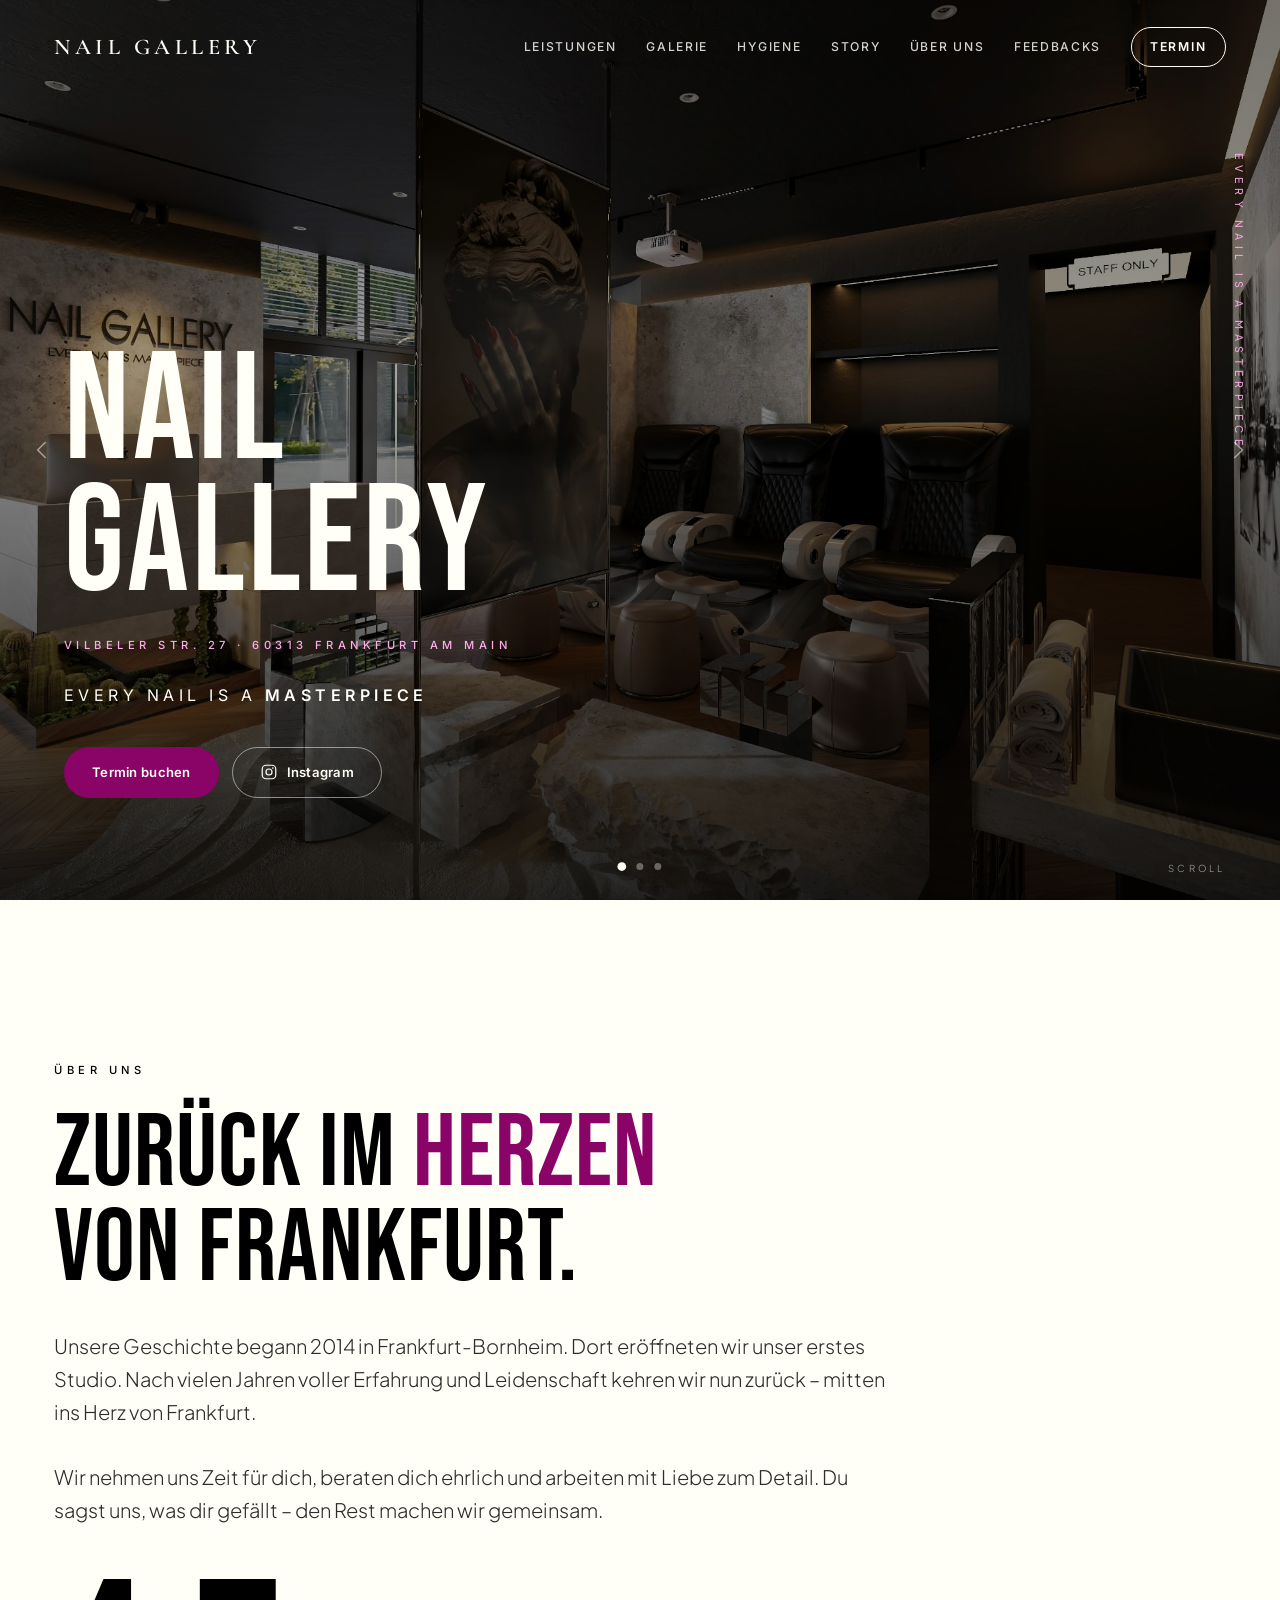
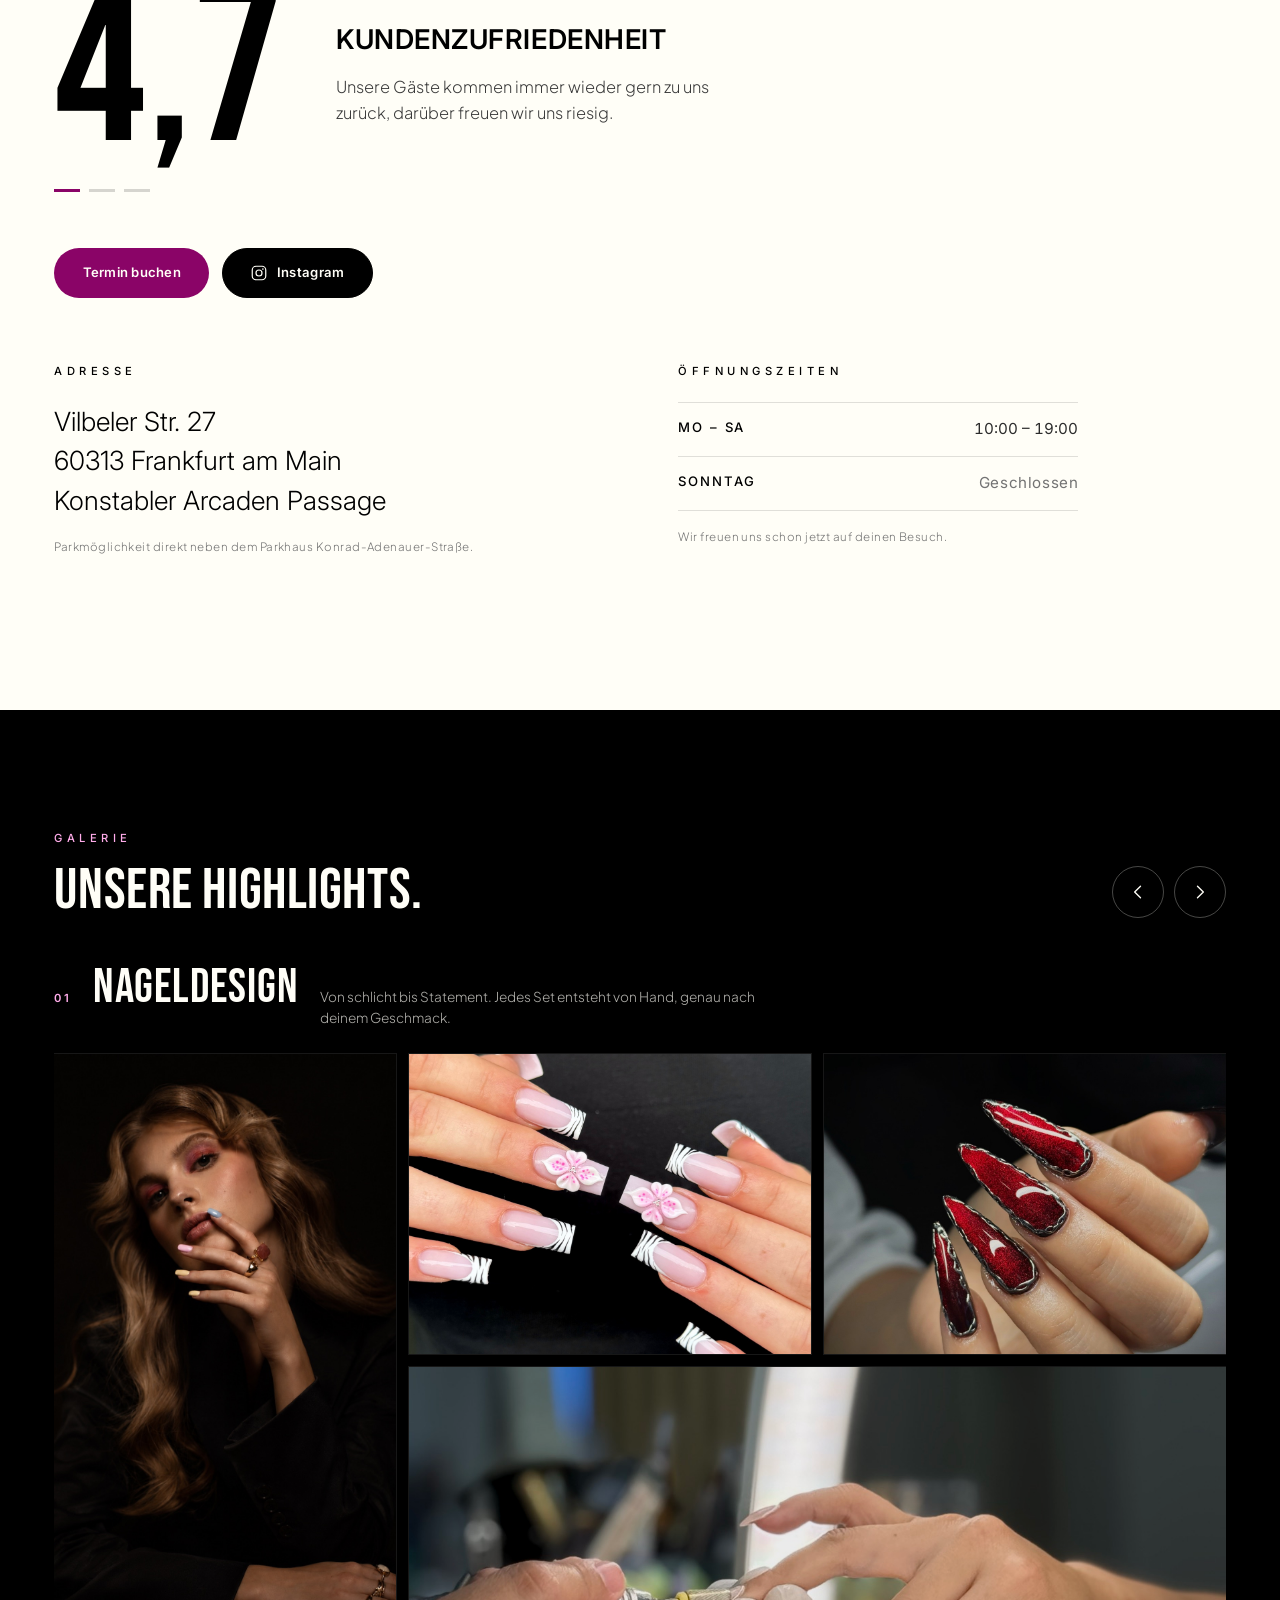
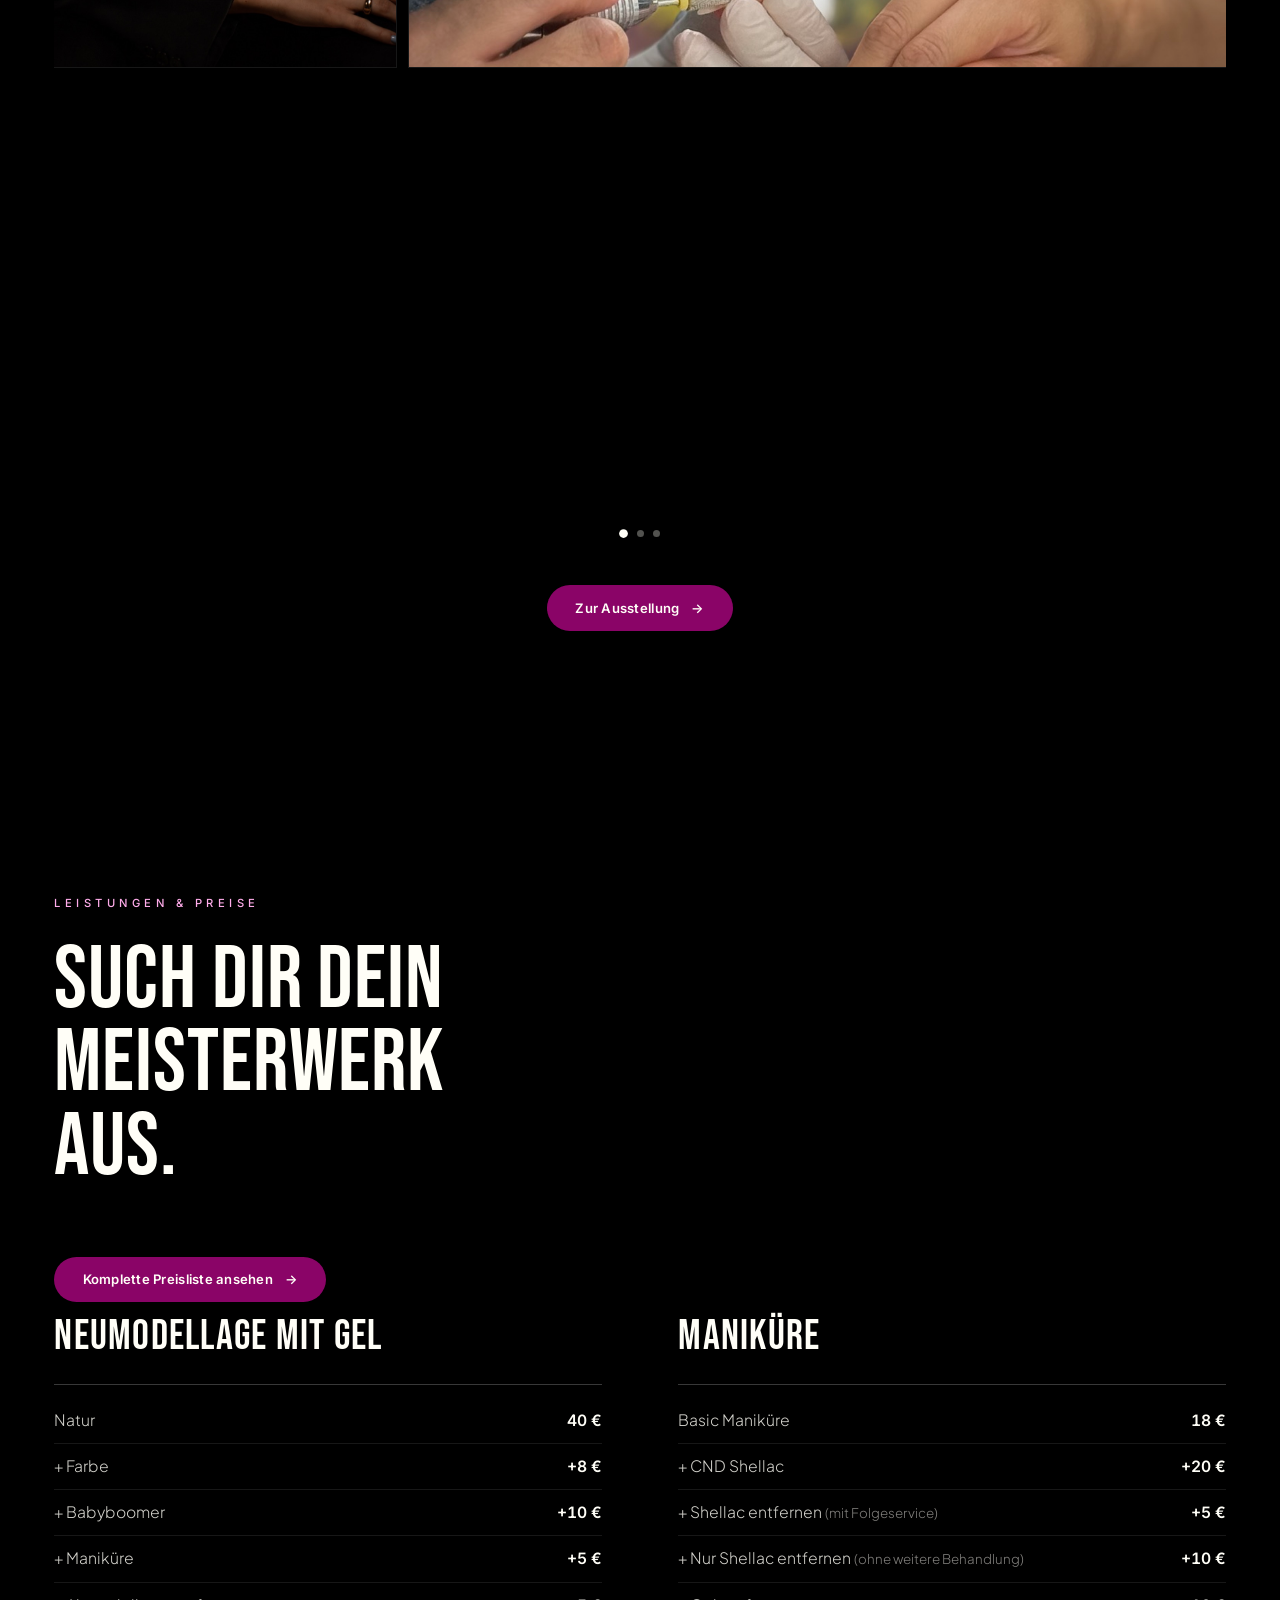
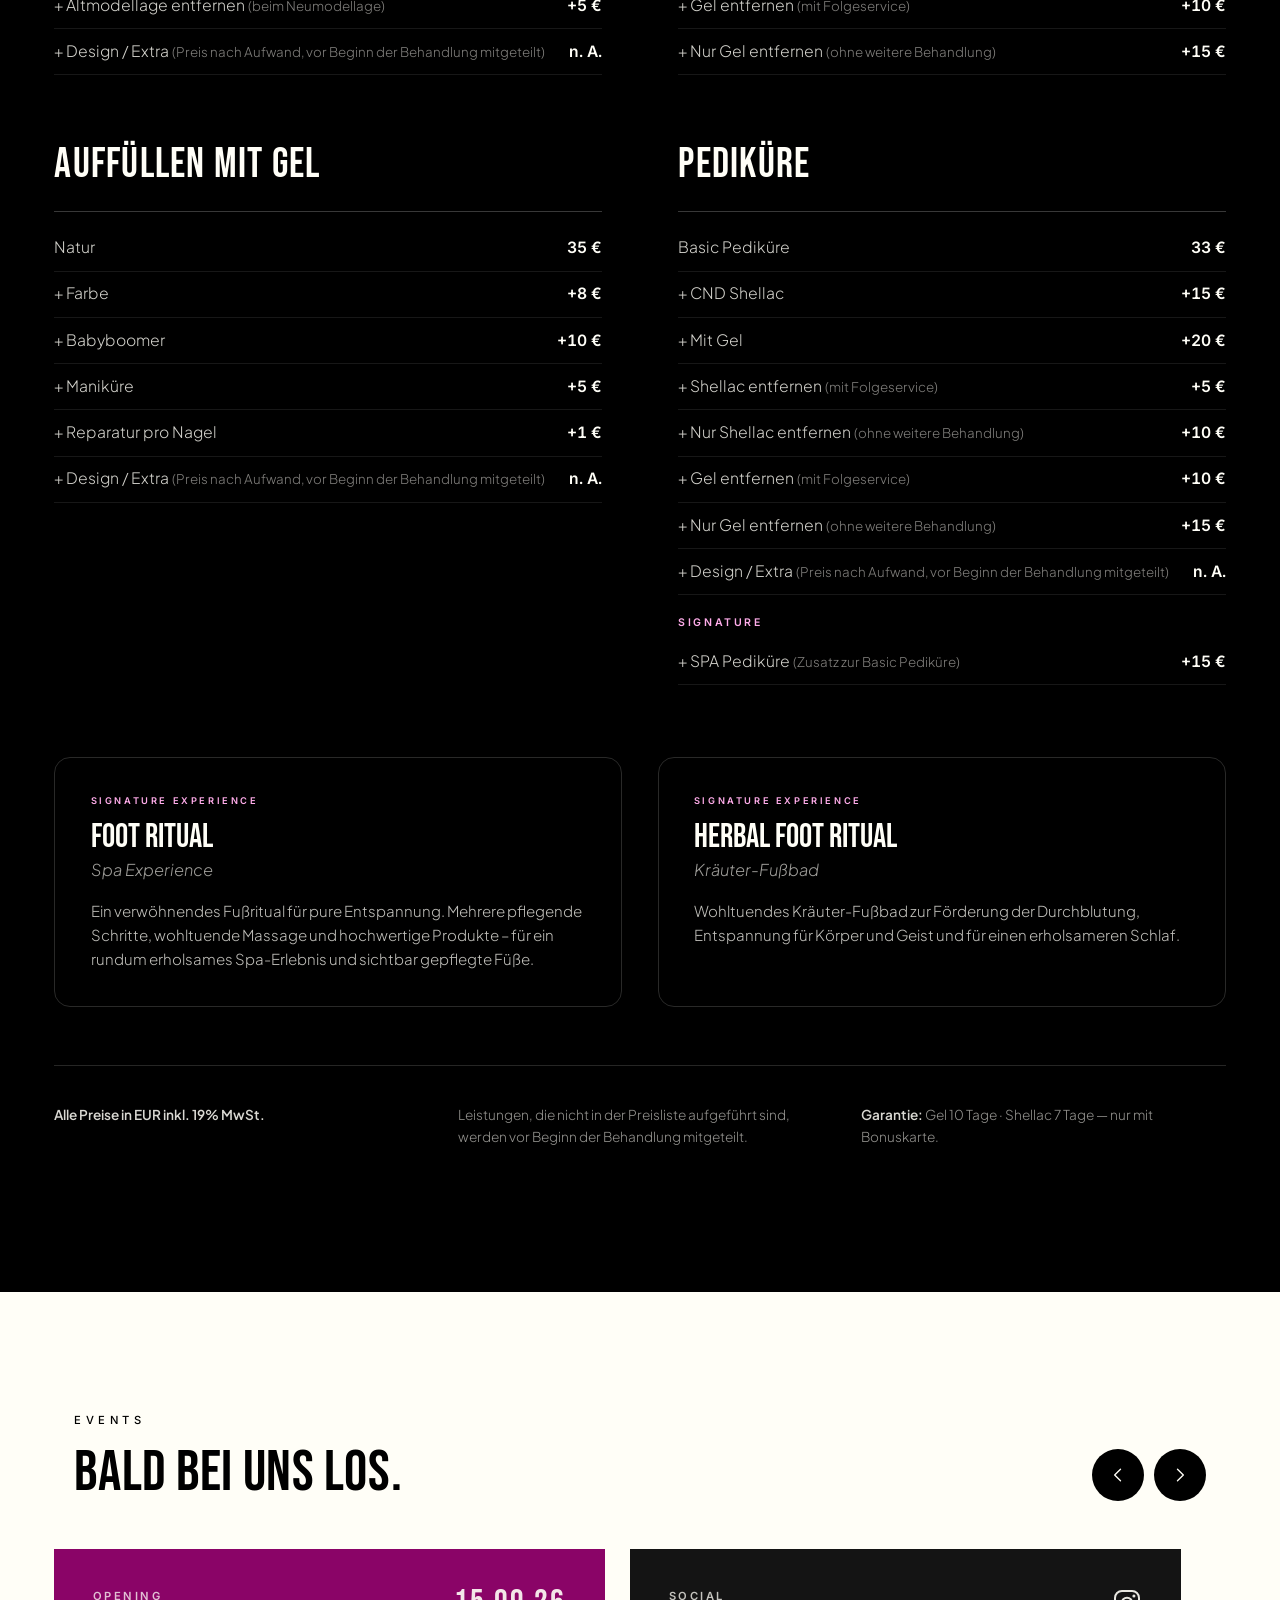
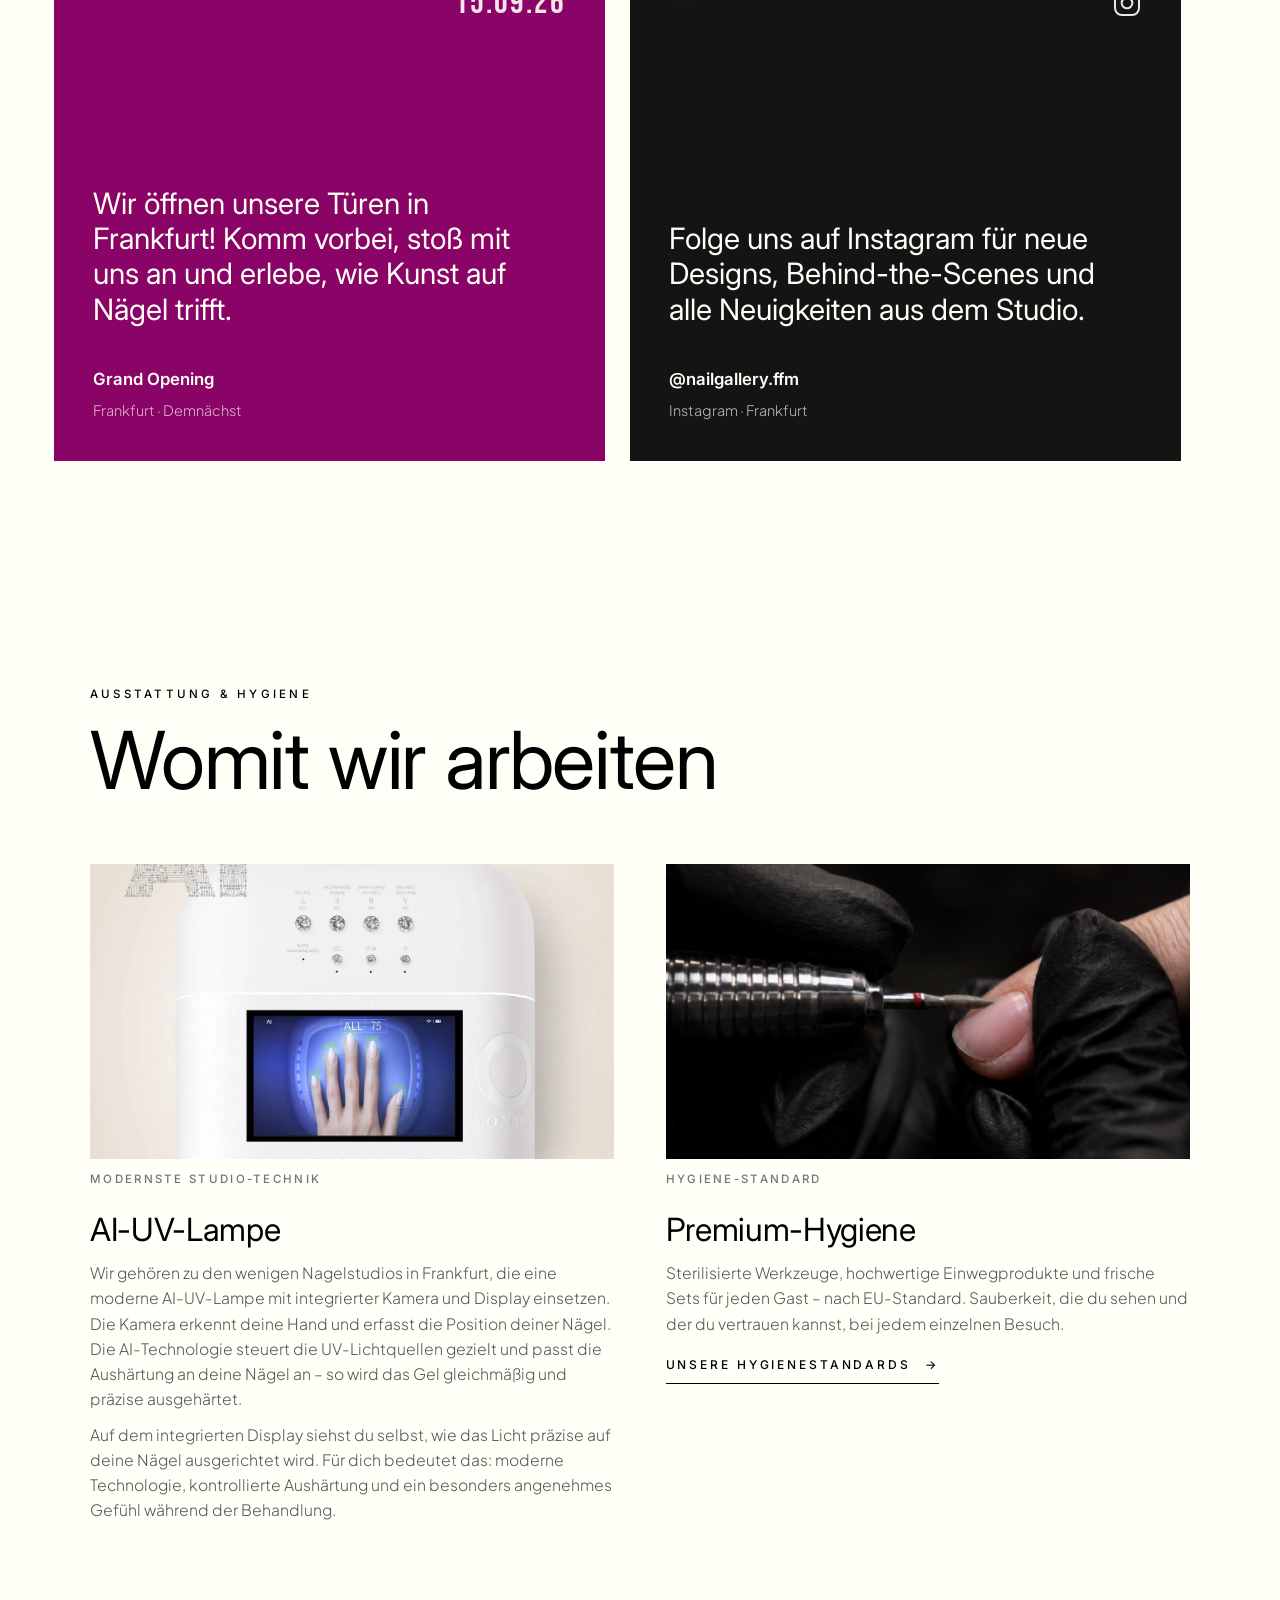
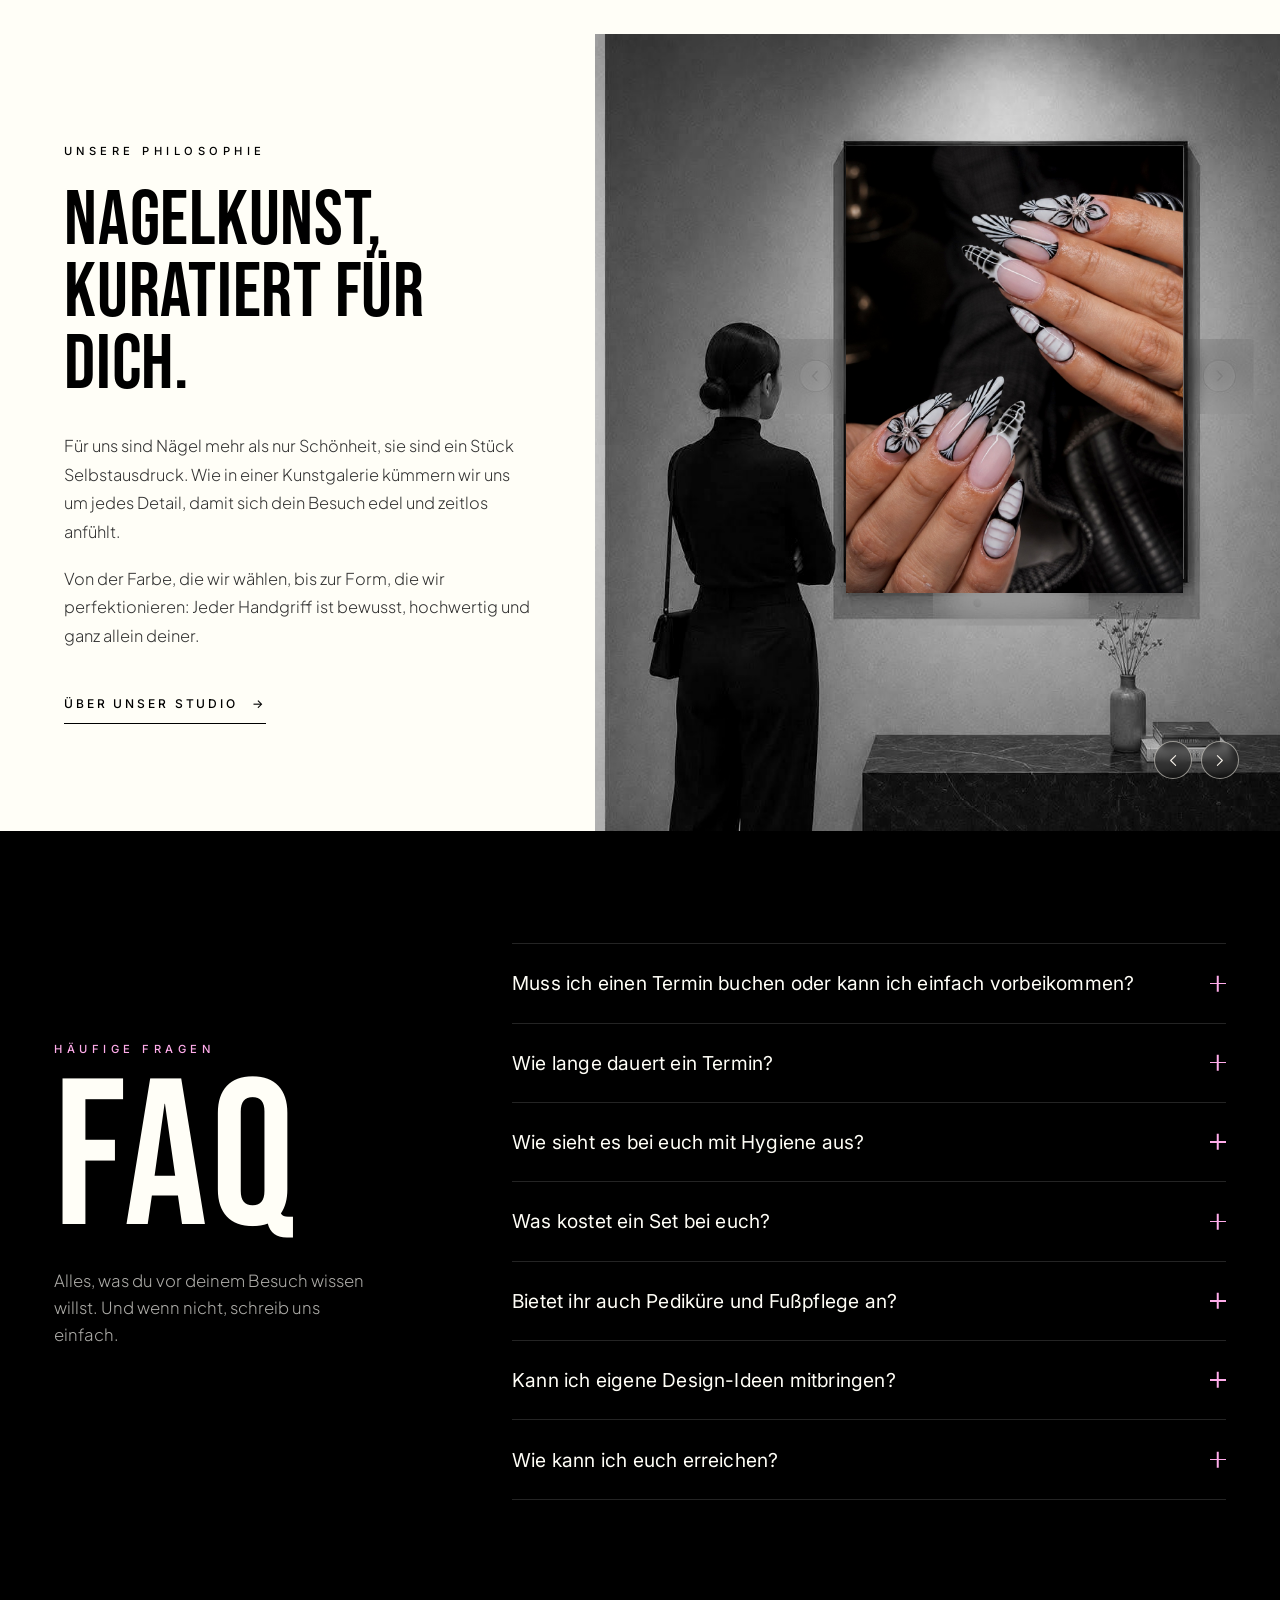
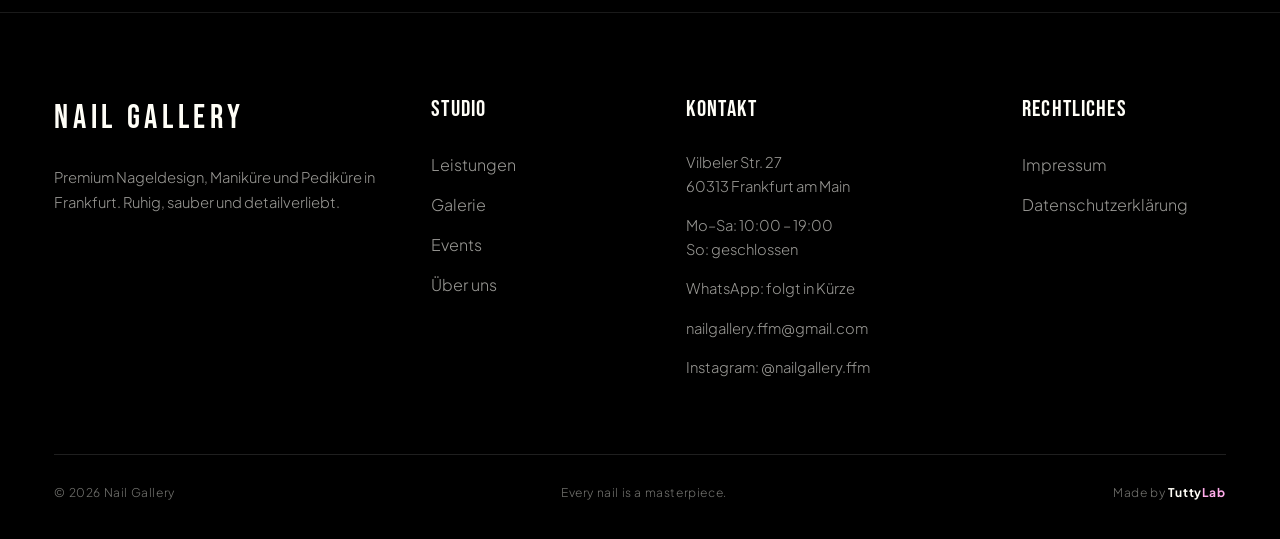
==== index.html @ 0bad1ec7 "Restore darker overlay veil on hero slide 1 Keep the sharp full-res image but bring back a stronger " ====
<!DOCTYPE html>
<html lang="de">
<head>
<meta charset="UTF-8">
<meta name="viewport" content="width=device-width, initial-scale=1.0">
<title>Nagelstudio Konstablerwache · Nageldesign & Pediküre Spa | Nail Gallery</title>
<meta name="description" content="Nagelstudio an der Konstablerwache in der Vilbeler Straße 27, Frankfurt. Nageldesign, Nail Design, Maniküre und Pediküre Spa mit höchsten Hygiene-Standards.">
<meta name="keywords" content="Nagelstudio Konstablerwache, Nagelstudio Vilbeler Straße, Nagelstudio Frankfurt, Nageldesign, Nail Design, Pediküre Spa, Hygiene, Maniküre Frankfurt">
<link rel="canonical" href="https://nailgalleryfrankfurt.de/">
<meta name="robots" content="index, follow">
<meta name="theme-color" content="#0d0d0d">
<meta property="og:type" content="website">
<meta property="og:site_name" content="Nail Gallery">
<meta property="og:locale" content="de_DE">
<meta property="og:title" content="Nagelstudio Konstablerwache · Nageldesign & Pediküre Spa | Nail Gallery">
<meta property="og:description" content="Nagelstudio an der Konstablerwache in der Vilbeler Straße 27, Frankfurt. Nageldesign, Nail Design, Maniküre und Pediküre Spa mit höchsten Hygiene-Standards.">
<meta property="og:url" content="https://nailgalleryfrankfurt.de/">
<meta property="og:image" content="https://nailgalleryfrankfurt.de/assets/art-meets-nails.jpeg">
<meta name="twitter:card" content="summary_large_image">
<meta name="twitter:title" content="Nagelstudio Konstablerwache · Nageldesign & Pediküre Spa | Nail Gallery">
<meta name="twitter:description" content="Nagelstudio an der Konstablerwache in der Vilbeler Straße 27, Frankfurt. Nageldesign, Nail Design, Maniküre und Pediküre Spa mit höchsten Hygiene-Standards.">
<meta name="twitter:image" content="https://nailgalleryfrankfurt.de/assets/art-meets-nails.jpeg">

<link rel="preconnect" href="https://fonts.googleapis.com">
<link rel="preconnect" href="https://fonts.gstatic.com" crossorigin>
<link href="https://fonts.googleapis.com/css2?family=Bebas+Neue&family=Cormorant+Garamond:wght@500;600;700&family=Inter:wght@300;400;500;600&family=Plus+Jakarta+Sans:wght@300;400;500&display=swap" rel="stylesheet">
<link rel="stylesheet" href="styles.css?v=7">
<script type="application/ld+json">
{
  "@context":"https://schema.org",
  "@type":"NailSalon",
  "name":"Nail Gallery",
  "description":"Nagelstudio an der Konstablerwache in Frankfurt am Main - Nageldesign, Maniküre und Pediküre Spa mit höchsten Hygiene-Standards.",
  "image":"https://nailgalleryfrankfurt.de/assets/art-meets-nails.jpeg",
  "url":"https://nailgalleryfrankfurt.de/",
  "email":"nailgallery.ffm@gmail.com",
  "priceRange":"€€",
  "currenciesAccepted":"EUR",
  "address":{"@type":"PostalAddress","streetAddress":"Vilbeler Str. 27","postalCode":"60313","addressLocality":"Frankfurt am Main","addressRegion":"Hessen","addressCountry":"DE"},
  "geo":{"@type":"GeoCoordinates","latitude":50.1147,"longitude":8.6912},
  "areaServed":"Frankfurt am Main",
  "openingHoursSpecification":[{"@type":"OpeningHoursSpecification","dayOfWeek":["Monday","Tuesday","Wednesday","Thursday","Friday","Saturday"],"opens":"10:00","closes":"19:00"}],
  "sameAs":["https://www.instagram.com/nailgallery.ffm/"]
}
</script>
</head>
<body data-theme="dark">

<nav>
  <a class="brand" href="index.html">Nail&nbsp;Gallery</a>
  <button class="nav-toggle" aria-label="Men&uuml; &ouml;ffnen" aria-expanded="false"><span></span><span></span><span></span></button>
  <div class="nav-menu">
    <a href="leistungen.html">Leistungen</a>
    <a href="galerie.html">Galerie</a>
    <a href="hygiene.html">Hygiene</a>
    <a href="story.html">Story</a>
    <a href="ueber-uns.html">&Uuml;ber&nbsp;uns</a>
    <a href="feedbacks.html">Feedbacks</a>
    <a class="nav-cta" href="#" data-booking="todo">Termin</a>
  </div>
</nav>

<!-- ============ HERO CAROUSEL ============ -->
<header class="hero" id="hero" data-theme="dark">
  <div class="slides">

    <!-- Slide 1, the space -->
    <div class="slide slide--photo is-active" data-theme="dark">
      <div class="hero-bg"></div>
      <div class="hero-color"></div>
      <div class="side-label">Every&nbsp;nail&nbsp;is&nbsp;a&nbsp;masterpiece</div>
      <div class="hero-inner">
        <h1>Nail<br>Gallery</h1>
        <span class="label eyebrow">Vilbeler Str. 27 · 60313 Frankfurt am Main</span>
        <div class="tag">
          <p>Every nail is a <b>masterpiece</b></p>
        </div>
        <div class="cta-row">
          <a class="btn btn--primary" href="#" data-booking="todo">Termin buchen</a>
          <a class="btn btn--ghost" href="https://www.instagram.com/nailgallery.ffm/" target="_blank" rel="noopener"><svg viewBox="0 0 24 24" fill="none" stroke="currentColor" stroke-width="1.6"><rect x="3" y="3" width="18" height="18" rx="5"/><circle cx="12" cy="12" r="4"/><circle cx="17.2" cy="6.8" r="1.1" fill="currentColor" stroke="none"/></svg>Instagram</a>
        </div>
      </div>
      <div class="scroll">Scroll</div>
    </div>

    <!-- Slide 2, Frankfurt am Main by night (video) -->
    <div class="slide slide--dark slide--video" data-theme="dark">
      <video class="slide-video" autoplay muted loop playsinline preload="auto">
        <source src="assets/frankfurt-night.mp4" type="video/mp4">
      </video>
      <div class="video-veil"></div>
      <div class="slide-inner">
        <span class="label eyebrow">Mitten in Frankfurt</span>
        <h2 class="typewriter" data-base="Nägel schon " data-accent="gemacht?" aria-label="Nägel schon gemacht?"><span class="tw-base"></span><span class="tw-accent accent"></span><b class="caret" aria-hidden="true"></b></h2>
        <p class="sub">Komm vorbei, wir sind Mo–Sa von 10–19&nbsp;Uhr für dich da.</p>
      </div>
    </div>

    <!-- Slide 3, brand statement (black & white) -->
    <div class="slide slide--ink" data-theme="dark">
      <div class="slide-inner">
        <span class="label eyebrow">Wir freuen uns auf dich</span>
        <h2>Kommst du uns<br>bald <span class="accent">besuchen?</span></h2>
        <p class="sub">Lehn dich zurück, um den Rest kümmern wir uns.</p>
      </div>
    </div>

  </div>

  <button class="car-arrow prev" aria-label="Vorheriges Bild">
    <svg viewBox="0 0 24 24" fill="none" stroke="currentColor" stroke-width="1.4"><path d="M15 5l-7 7 7 7" stroke-linecap="round" stroke-linejoin="round"/></svg>
  </button>
  <button class="car-arrow next" aria-label="Nächstes Bild">
    <svg viewBox="0 0 24 24" fill="none" stroke="currentColor" stroke-width="1.4"><path d="M9 5l7 7-7 7" stroke-linecap="round" stroke-linejoin="round"/></svg>
  </button>
  <div class="dots"></div>
</header>

<!-- ============ ABOUT (Über uns) ============ -->
<section class="about" id="ueber-uns">
  <div class="about-inner">
    <span class="label eyebrow reveal">Über uns</span>
    <h2 class="reveal">Zurück im <span class="mag">Herzen</span> von Frankfurt.</h2>
    <p class="about-lead reveal">Unsere Geschichte begann 2014 in Frankfurt-Bornheim. Dort eröffneten wir unser erstes Studio. Nach vielen Jahren voller Erfahrung und Leidenschaft kehren wir nun zurück – mitten ins Herz von Frankfurt.</p>
    <p class="about-lead reveal">Wir nehmen uns Zeit für dich, beraten dich ehrlich und arbeiten mit Liebe zum Detail. Du sagst uns, was dir gefällt – den Rest machen wir gemeinsam.</p>

    <div class="timeline" id="timeline">
      <div class="tl-stage">
        <div class="tl-step active" data-i="0">
          <div class="tl-num">4,7</div>
          <div class="tl-cap"><b>Kundenzufriedenheit</b><span>Unsere Gäste kommen immer wieder gern zu uns zurück, darüber freuen wir uns riesig.</span></div>
        </div>
        <div class="tl-step" data-i="1">
          <div class="tl-num">2014</div>
          <div class="tl-cap"><b>Das erste Studio</b><span>In Frankfurt-Bornheim hat unsere Reise begonnen, und jetzt gehörst du einfach dazu.</span></div>
        </div>
        <div class="tl-step" data-i="2">
          <div class="tl-num">10</div>
          <div class="tl-cap"><b>Jahre Erfahrung</b><span>Zehn Jahre Übung, damit du dich bei uns von Anfang an rundum wohlfühlst.</span></div>
        </div>
      </div>
      <div class="tl-ticks"><i class="tl-tick active"></i><i class="tl-tick"></i><i class="tl-tick"></i></div>
    </div>

    <div class="cta-row reveal">
      <a class="btn btn--primary" href="#" data-booking="todo">Termin buchen</a>
      <a class="btn btn--ghost" href="https://www.instagram.com/nailgallery.ffm/" target="_blank" rel="noopener"><svg viewBox="0 0 24 24" fill="none" stroke="currentColor" stroke-width="1.6"><rect x="3" y="3" width="18" height="18" rx="5"/><circle cx="12" cy="12" r="4"/><circle cx="17.2" cy="6.8" r="1.1" fill="currentColor" stroke="none"/></svg>Instagram</a>
    </div>

    <div class="about-info">
      <div class="info-block reveal">
        <span class="label">Adresse</span>
        <p class="address">Vilbeler Str. 27<br>60313 Frankfurt am Main<br>Konstabler Arcaden Passage</p>
        <p class="about-note">Parkmöglichkeit direkt neben dem Parkhaus Konrad-Adenauer-Straße.</p>
      </div>
      <div class="info-block reveal">
        <span class="label">Öffnungszeiten</span>
        <ul class="hours">
          <li><span class="day">Mo – Sa</span><span class="time">10:00 – 19:00</span></li>
          <li><span class="day">Sonntag</span><span class="time closed">Geschlossen</span></li>
        </ul>
        <p class="about-note">Wir freuen uns schon jetzt auf deinen Besuch.</p>
      </div>
    </div>
  </div>
</section>

<!-- ============ GALERIE ============ -->
<section class="gallery" id="galerie">
  <div class="gallery-inner">
    <div class="gallery-head">
      <div>
        <span class="label eyebrow reveal">Galerie</span>
        <h2 class="reveal">Unsere Highlights.</h2>
      </div>
      <div class="gal-arrows reveal">
        <button class="gal-prev" aria-label="Vorheriges Highlight"><svg viewBox="0 0 24 24" fill="none" stroke="currentColor" stroke-width="1.6"><path d="M15 5l-7 7 7 7" stroke-linecap="round" stroke-linejoin="round"/></svg></button>
        <button class="gal-next" aria-label="Nächstes Highlight"><svg viewBox="0 0 24 24" fill="none" stroke="currentColor" stroke-width="1.6"><path d="M9 5l7 7-7 7" stroke-linecap="round" stroke-linejoin="round"/></svg></button>
      </div>
    </div>
    <!-- Jedes Highlight = eine Leistung mit eigenem Bild-Grid. Bilder (assets/...) durch Unsplash-Fotos ersetzen. -->
    <div class="gallery-track reveal" id="galleryTrack">

      <!-- Slide 1: Nageldesign — 4 Bilder -->
      <section class="highlight-slide">
        <div class="hl-head">
          <span class="hl-num">01</span>
          <h3>Nageldesign</h3>
          <p>Von schlicht bis Statement. Jedes Set entsteht von Hand, genau nach deinem Geschmack.</p>
        </div>
        <div class="hl-grid hl-grid--feature">
          <a href="#"><img src="assets/nd-model.jpg" alt="Model mit Nageldesign von Nail Gallery Frankfurt"></a>
          <a href="#"><img src="assets/nd-nail-1.jpg" alt="Zebra-French mit Blüten – Nageldesign Frankfurt"></a>
          <a href="#"><img src="assets/nd-nail-2.jpg" alt="Roter Glitzer-Stiletto – Nageldesign von Nail Gallery Frankfurt"></a>
          <!-- 4. Tile = breites Querformat-Bild -->
          <a href="#"><img src="assets/nd-process.jpg" alt="Nageldesign von Hand – Detailarbeit im Nagelstudio Frankfurt"></a>
        </div>
      </section>

      <!-- Slide 2: Pediküre-Spa — 3 Bilder (3. = breit) -->
      <section class="highlight-slide">
        <div class="hl-head">
          <span class="hl-num">02</span>
          <h3>Pediküre-Spa</h3>
          <p>Ein gehobenes Fuß-Ritual zum Abschalten und Auftanken.</p>
        </div>
        <div class="hl-grid hl-grid--pedi">
          <a href="#"><img src="assets/pedispa-footbath.jpg" alt="Entspannendes Fußbad im Pediküre Spa – Nail Gallery Frankfurt"></a>
          <a href="#"><img src="assets/pedispa-wine.jpg" alt="Ein Glas Wein zum Pediküre Spa Ritual – Nail Gallery Frankfurt"></a>
          <a href="#"><img src="assets/pedispa-gns.jpg" alt="Gel, Base Coat und Glitter – Premium-Produkte im Nagelstudio Frankfurt"></a>
          <a href="#"><img src="assets/pedispa-lotion.jpg" alt="Hand- und Body-Lotion – Pediküre Spa im Nagelstudio Frankfurt"></a>
        </div>
      </section>

      <!-- Slide 3: Unser Studio — 3 Bilder (3. = breit). Studio-Fotos später ersetzen. -->
      <section class="highlight-slide">
        <div class="hl-head">
          <span class="hl-num">03</span>
          <h3>Unser Studio</h3>
          <p>Ein Raum, gestaltet wie eine Galerie. Komm an, atme durch, fühl dich zuhause.</p>
        </div>
        <div class="hl-grid hl-grid--studio">
          <!-- Hero = "The Vietnamese Nail Story" Wand. TEMP: assets/studio-story.jpg durch das echte Foto ersetzen. -->
          <a href="#"><img src="assets/studio-story.jpg" alt="The Vietnamese Nail Story – Wand im Nail Gallery Studio Frankfurt"></a>
          <a href="#"><img src="assets/reception-statue.jpeg" alt="Empfang im Nagelstudio Nail Gallery an der Konstablerwache"></a>
          <a href="#"><img src="assets/reception.jpeg" alt="Empfangsbereich im Nagelstudio Nail Gallery Frankfurt"></a>
          <a href="#"><img src="assets/studio-salon.jpg" alt="Salonbereich mit Nagelstationen – Nagelstudio Frankfurt"></a>
        </div>
      </section>

    </div>
    <div class="gallery-dots reveal" id="galleryDots"></div>
    <div class="cta-row reveal" style="justify-content:center;margin-top:clamp(2rem,4vw,3rem)">
      <a class="btn btn--primary" href="galerie.html">Zur Ausstellung <span aria-hidden="true">&nbsp;&rarr;</span></a>
    </div>
  </div>
</section>

<!-- ============ LEISTUNGEN (Die Kollektion) ============ -->
<section class="services" id="leistungen">
  <div class="services-inner">
    <span class="label eyebrow reveal">Leistungen &amp; Preise</span>
    <h2 class="reveal">Such dir dein Meisterwerk aus.</h2>
    <div class="cta-row reveal">
      <a class="btn btn--primary" href="leistungen.html">Komplette Preisliste ansehen <span aria-hidden="true">&nbsp;&rarr;</span></a>
    </div>

    <div class="menu">
      <div class="menu-cat reveal">
        <h3>Neumodellage mit Gel</h3>
        <div class="menu-body">
          <div class="menu-row"><span class="n">Natur</span><span class="p">40 €</span></div>
          <div class="menu-row"><span class="n">+ Farbe</span><span class="p">+8 €</span></div>
          <div class="menu-row"><span class="n">+ Babyboomer</span><span class="p">+10 €</span></div>
          <div class="menu-row"><span class="n">+ Maniküre</span><span class="p">+5 €</span></div>
          <div class="menu-row"><span class="n">+ Altmodellage entfernen <em>(beim Neumodellage)</em></span><span class="p">+5 €</span></div>
          <div class="menu-row"><span class="n">+ Design / Extra <em>(Preis nach Aufwand, vor Beginn der Behandlung mitgeteilt)</em></span><span class="p">n. A.</span></div>
        </div>
      </div>

      <div class="menu-cat reveal">
        <h3>Auffüllen mit Gel</h3>
        <div class="menu-body">
          <div class="menu-row"><span class="n">Natur</span><span class="p">35 €</span></div>
          <div class="menu-row"><span class="n">+ Farbe</span><span class="p">+8 €</span></div>
          <div class="menu-row"><span class="n">+ Babyboomer</span><span class="p">+10 €</span></div>
          <div class="menu-row"><span class="n">+ Maniküre</span><span class="p">+5 €</span></div>
          <div class="menu-row"><span class="n">+ Reparatur pro Nagel</span><span class="p">+1 €</span></div>
          <div class="menu-row"><span class="n">+ Design / Extra <em>(Preis nach Aufwand, vor Beginn der Behandlung mitgeteilt)</em></span><span class="p">n. A.</span></div>
        </div>
      </div>

      <div class="menu-cat reveal">
        <h3>Maniküre</h3>
        <div class="menu-body">
          <div class="menu-row"><span class="n">Basic Maniküre</span><span class="p">18 €</span></div>
          <div class="menu-row"><span class="n">+ CND Shellac</span><span class="p">+20 €</span></div>
          <div class="menu-row"><span class="n">+ Shellac entfernen <em>(mit Folgeservice)</em></span><span class="p">+5 €</span></div>
          <div class="menu-row"><span class="n">+ Nur Shellac entfernen <em>(ohne weitere Behandlung)</em></span><span class="p">+10 €</span></div>
          <div class="menu-row"><span class="n">+ Gel entfernen <em>(mit Folgeservice)</em></span><span class="p">+10 €</span></div>
          <div class="menu-row"><span class="n">+ Nur Gel entfernen <em>(ohne weitere Behandlung)</em></span><span class="p">+15 €</span></div>
        </div>
      </div>

      <div class="menu-cat reveal">
        <h3>Pediküre</h3>
        <div class="menu-body">
          <div class="menu-row"><span class="n">Basic Pediküre</span><span class="p">33 €</span></div>
          <div class="menu-row"><span class="n">+ CND Shellac</span><span class="p">+15 €</span></div>
          <div class="menu-row"><span class="n">+ Mit Gel</span><span class="p">+20 €</span></div>
          <div class="menu-row"><span class="n">+ Shellac entfernen <em>(mit Folgeservice)</em></span><span class="p">+5 €</span></div>
          <div class="menu-row"><span class="n">+ Nur Shellac entfernen <em>(ohne weitere Behandlung)</em></span><span class="p">+10 €</span></div>
          <div class="menu-row"><span class="n">+ Gel entfernen <em>(mit Folgeservice)</em></span><span class="p">+10 €</span></div>
          <div class="menu-row"><span class="n">+ Nur Gel entfernen <em>(ohne weitere Behandlung)</em></span><span class="p">+15 €</span></div>
          <div class="menu-row"><span class="n">+ Design / Extra <em>(Preis nach Aufwand, vor Beginn der Behandlung mitgeteilt)</em></span><span class="p">n. A.</span></div>
          <div class="menu-sub">
            <span class="slabel">Signature</span>
            <div class="menu-row"><span class="n">+ SPA Pediküre <em>(Zusatz zur Basic Pediküre)</em></span><span class="p">+15 €</span></div>
          </div>
        </div>
      </div>
    </div>

    <div class="rituals reveal">
      <div class="ritual">
        <span class="r-kicker">Signature Experience</span>
        <h4>Foot Ritual</h4>
        <p class="r-sub">Spa Experience</p>
        <p>Ein verwöhnendes Fußritual für pure Entspannung. Mehrere pflegende Schritte, wohltuende Massage und hochwertige Produkte – für ein rundum erholsames Spa-Erlebnis und sichtbar gepflegte Füße.</p>
      </div>
      <div class="ritual">
        <span class="r-kicker">Signature Experience</span>
        <h4>Herbal Foot Ritual</h4>
        <p class="r-sub">Kräuter-Fußbad</p>
        <p>Wohltuendes Kräuter-Fußbad zur Förderung der Durchblutung, Entspannung für Körper und Geist und für einen erholsameren Schlaf.</p>
      </div>
    </div>

    <div class="services-notes reveal">
      <p><b>Alle Preise in EUR inkl. 19% MwSt.</b></p>
      <p>Leistungen, die nicht in der Preisliste aufgeführt sind, werden vor Beginn der Behandlung mitgeteilt.</p>
      <p><b>Garantie:</b> Gel 10 Tage · Shellac 7 Tage — nur mit Bonuskarte.</p>
    </div>
  </div>
</section>

<!-- ============ EVENTS ============ -->
<section class="events" id="events">
  <div class="events-head">
    <div>
      <span class="label eyebrow reveal">Events</span>
      <h2 class="reveal">Bald bei uns los.</h2>
    </div>
    <div class="ev-arrows">
      <button class="ev-prev" aria-label="Zurück"><svg viewBox="0 0 24 24" fill="none" stroke="currentColor" stroke-width="1.6"><path d="M15 5l-7 7 7 7" stroke-linecap="round" stroke-linejoin="round"/></svg></button>
      <button class="ev-next" aria-label="Weiter"><svg viewBox="0 0 24 24" fill="none" stroke="currentColor" stroke-width="1.6"><path d="M9 5l7 7-7 7" stroke-linecap="round" stroke-linejoin="round"/></svg></button>
    </div>
  </div>

  <div class="events-track" id="eventsTrack">
    <article class="event-card reveal">
      <span class="ev-tag">Opening</span>
      <span class="ev-mark">15.09.26</span>
      <p class="ev-text">Wir öffnen unsere Türen in Frankfurt! Komm vorbei, stoß mit uns an und erlebe, wie Kunst auf Nägel trifft.</p>
      <div class="ev-meta"><b>Grand Opening</b><span>Frankfurt · Demnächst</span></div>
    </article>

    <article class="event-card reveal">
      <span class="ev-tag">Social</span>
      <span class="ev-mark" aria-hidden="true"><svg viewBox="0 0 24 24" fill="none" stroke="currentColor" stroke-width="1.5" width="32" height="32"><rect x="3" y="3" width="18" height="18" rx="5.2"/><circle cx="12" cy="12" r="4"/><circle cx="17.2" cy="6.8" r="1.15" fill="currentColor" stroke="none"/></svg></span>
      <p class="ev-text">Folge uns auf Instagram für neue Designs, Behind-the-Scenes und alle Neuigkeiten aus dem Studio.</p>
      <div class="ev-meta"><b>@nailgallery.ffm</b><span>Instagram · Frankfurt</span></div>
    </article>
  </div>
</section>

<!-- ============ JOURNAL (Stay up to date) ============ -->
<section class="journal" id="journal">
  <div class="journal-inner">
    <p class="journal-kicker reveal">Ausstattung &amp; Hygiene</p>
    <h2 class="journal-title reveal">Womit wir arbeiten</h2>
    <div class="posts">
      <article class="post reveal">
        <a class="post-media" href="#"><img src="assets/ai-lamp.jpg" alt="AI-UV-Lampe mit Kamera und Display im Nagelstudio Frankfurt"></a>
        <p class="post-date">Modernste Studio-Technik</p>
        <h3>AI-UV-Lampe</h3>
        <p class="post-text">Wir gehören zu den wenigen Nagelstudios in Frankfurt, die eine moderne AI-UV-Lampe mit integrierter Kamera und Display einsetzen. Die Kamera erkennt deine Hand und erfasst die Position deiner Nägel. Die AI-Technologie steuert die UV-Lichtquellen gezielt und passt die Aushärtung an deine Nägel an – so wird das Gel gleichmäßig und präzise ausgehärtet.</p>
        <p class="post-text">Auf dem integrierten Display siehst du selbst, wie das Licht präzise auf deine Nägel ausgerichtet wird. Für dich bedeutet das: moderne Technologie, kontrollierte Aushärtung und ein besonders angenehmes Gefühl während der Behandlung.</p>
      </article>
      <article class="post reveal">
        <a class="post-media" href="hygiene.html"><img src="assets/hygiene.jpg" alt="Sterile Werkzeuge und Hygiene-Produkte im Nagelstudio Frankfurt"></a>
        <p class="post-date">Hygiene-Standard</p>
        <h3><a href="hygiene.html">Premium-Hygiene</a></h3>
        <p class="post-text">Sterilisierte Werkzeuge, hochwertige Einwegprodukte und frische Sets für jeden Gast – nach EU-Standard. Sauberkeit, die du sehen und der du vertrauen kannst, bei jedem einzelnen Besuch.</p>
        <a class="philo-link" href="hygiene.html" style="margin-top:1.2rem">Unsere Hygienestandards <span>&rarr;</span></a>
      </article>
    </div>
  </div>
</section>

<!-- ============ PHILOSOPHIE ============ -->
<section class="philo" id="philosophie">
  <div class="philo-text">
    <span class="label eyebrow reveal">Unsere Philosophie</span>
    <h2 class="reveal">Nagelkunst,<br>kuratiert für dich.</h2>
    <p class="reveal">Für uns sind Nägel mehr als nur Schönheit, sie sind ein Stück Selbstausdruck. Wie in einer Kunstgalerie kümmern wir uns um jedes Detail, damit sich dein Besuch edel und zeitlos anfühlt.</p>
    <p class="reveal">Von der Farbe, die wir wählen, bis zur Form, die wir perfektionieren: Jeder Handgriff ist bewusst, hochwertig und ganz allein deiner.</p>
    <a class="philo-link reveal" href="#ueber-uns">Über unser Studio <span>&rarr;</span></a>
  </div>
  <div class="philo-media reveal">
    <img class="philo-scene" src="assets/philosophy.jpg" alt="Nail Gallery Frankfurt – Nagelkunst wie im Museum">
    <div class="philo-frame" id="philoFrame">
      <img src="assets/philo-art-1.jpg" class="on" alt="Nageldesign in Schwarz-Weiß – Nail Gallery Frankfurt">
      <img src="assets/philo-art-2.jpg" alt="Nageldesign mit roten Herzen – Nail Gallery Frankfurt">
      <img src="assets/nd-nail-1.jpg" alt="Zebra-French mit Blüten – Nageldesign Frankfurt" loading="lazy">
      <img src="assets/nd-nail-2.jpg" alt="Roter Glitzer-Stiletto – Nageldesign von Nail Gallery Frankfurt" loading="lazy">
      <img src="assets/work-15.jpg" alt="Handgemachtes Nageldesign – Nail Gallery Frankfurt" loading="lazy">
      <img src="assets/work-05.jpg" alt="Individuelles Nail Design von Hand – Nagelstudio Konstablerwache" loading="lazy">
    </div>
    <div class="philo-nav">
      <button class="pprev" aria-label="Vorheriges Design"><svg viewBox="0 0 24 24" fill="none" stroke="currentColor" stroke-width="1.5"><path d="M15 5l-7 7 7 7" stroke-linecap="round" stroke-linejoin="round"/></svg></button>
      <button class="pnext" aria-label="Nächstes Design"><svg viewBox="0 0 24 24" fill="none" stroke="currentColor" stroke-width="1.5"><path d="M9 5l7 7-7 7" stroke-linecap="round" stroke-linejoin="round"/></svg></button>
    </div>
  </div>
</section>

<!-- ============ FAQ ============ -->
<section class="faq" id="faq">
  <div class="faq-bg" aria-hidden="true"></div>
  <div class="faq-inner">
    <div class="faq-aside">
      <span class="label eyebrow reveal">Häufige Fragen</span>
      <h2 class="faq-big reveal">FAQ</h2>
      <p class="faq-sub reveal">Alles, was du vor deinem Besuch wissen willst. Und wenn nicht, schreib uns einfach.</p>
    </div>
    <div class="faq-list reveal">
      <div class="faq-item">
        <button class="faq-q" aria-expanded="false"><span>Muss ich einen Termin buchen oder kann ich einfach vorbeikommen?</span><i class="faq-icon" aria-hidden="true"></i></button>
        <div class="faq-a"><p>Am besten buchst du vorab, so ist deine Wunschzeit sicher. Spontan vorbeikommen geht aber auch, wenn gerade ein Platz frei ist.</p></div>
      </div>
      <div class="faq-item">
        <button class="faq-q" aria-expanded="false"><span>Wie lange dauert ein Termin?</span><i class="faq-icon" aria-hidden="true"></i></button>
        <div class="faq-a"><p>Je nach Design zwischen 45 und 120 Minuten. Wir nehmen uns die Zeit, die deine Nägel brauchen, und hetzen nie.</p></div>
      </div>
      <div class="faq-item">
        <button class="faq-q" aria-expanded="false"><span>Wie sieht es bei euch mit Hygiene aus?</span><i class="faq-icon" aria-hidden="true"></i></button>
        <div class="faq-a"><p>Sehr genau. Wir arbeiten mit sterilisierten Werkzeugen, Einmalfeilen und klaren Abläufen nach deutschem Standard. Deine Sicherheit steht bei uns an erster Stelle.</p></div>
      </div>
      <div class="faq-item">
        <button class="faq-q" aria-expanded="false"><span>Was kostet ein Set bei euch?</span><i class="faq-icon" aria-hidden="true"></i></button>
        <div class="faq-a"><p>Alle Preise findest du bei den Leistungen. Der genaue Preis hängt von Länge und Design ab. Frag uns einfach, wir beraten dich ehrlich.</p></div>
      </div>
      <div class="faq-item">
        <button class="faq-q" aria-expanded="false"><span>Bietet ihr auch Pediküre und Fußpflege an?</span><i class="faq-icon" aria-hidden="true"></i></button>
        <div class="faq-a"><p>Ja. Von der klassischen Pediküre bis zum entspannenden Spa-Ritual mit Kräutern ist alles dabei.</p></div>
      </div>
      <div class="faq-item">
        <button class="faq-q" aria-expanded="false"><span>Kann ich eigene Design-Ideen mitbringen?</span><i class="faq-icon" aria-hidden="true"></i></button>
        <div class="faq-a"><p>Unbedingt. Bring Bilder oder Inspirationen mit, und wir setzen sie gemeinsam um. Oder du lässt dich bei uns vor Ort inspirieren.</p></div>
      </div>
      <div class="faq-item">
        <button class="faq-q" aria-expanded="false"><span>Wie kann ich euch erreichen?</span><i class="faq-icon" aria-hidden="true"></i></button>
        <div class="faq-a"><p>Am schnellsten über WhatsApp oder Instagram. Alle Kontaktdaten findest du unten im Footer.</p></div>
      </div>
    </div>
  </div>
</section>

<!-- ============ FOOTER ============ -->
<footer class="footer" id="kontakt">
  <div class="footer-inner">
    <div class="footer-cols">
      <div class="footer-brand-col reveal">
        <div class="footer-brand">Nail&nbsp;Gallery</div>
        <p class="footer-tagline">Premium Nageldesign, Maniküre und Pediküre in Frankfurt. Ruhig, sauber und detailverliebt.</p>
      </div>
      <div class="footer-col reveal">
        <h4>Studio</h4>
        <ul>
          <li><a href="leistungen.html">Leistungen</a></li>
          <li><a href="galerie.html">Galerie</a></li>
          <li><a href="#events">Events</a></li>
          <li><a href="#ueber-uns">Über uns</a></li>
        </ul>
      </div>
      <div class="footer-col footer-contact reveal">
        <h4>Kontakt</h4>
        <p>Vilbeler Str. 27<br>60313 Frankfurt am Main</p>
        <p>Mo&#8211;Sa: 10:00 &#8211; 19:00<br>So: geschlossen</p>
        <p>WhatsApp: folgt in K&uuml;rze</p>
        <p><a href="mailto:nailgallery.ffm@gmail.com">nailgallery.ffm@gmail.com</a></p>
        <p><a href="https://www.instagram.com/nailgallery.ffm/" target="_blank" rel="noopener" aria-label="Instagram">Instagram: @nailgallery.ffm</a></p>
      </div>
      <div class="footer-col reveal">
        <h4>Rechtliches</h4>
        <ul>
          <li><a href="impressum.html">Impressum</a></li>
          <li><a href="datenschutz.html">Datenschutzerkl&auml;rung</a></li>
        </ul>
      </div>
    </div>
    <div class="footer-bottom">
      <span>&copy; 2026 Nail Gallery</span>
      <span>Every nail is a masterpiece.</span>
      <a class="footer-made" href="https://tuttylab.vn/" target="_blank" rel="noopener">Made by <b>Tutty<span class="lab">Lab</span></b></a>
    </div>
  </div>
</footer>

<script>
  const io=new IntersectionObserver(es=>{es.forEach(e=>{if(e.isIntersecting){e.target.classList.add('in');io.unobserve(e.target)}})},{threshold:.14,rootMargin:'0px 0px -6% 0px'});
  document.querySelectorAll('.reveal').forEach((el,i)=>{el.style.transitionDelay=(Math.min(i%5,4)*80)+'ms';io.observe(el)});

  /* ---- hero carousel ---- */
  (function(){
    const hero=document.getElementById('hero');
    const slides=[...hero.querySelectorAll('.slide')];
    const dotsWrap=hero.querySelector('.dots');
    const AUTO=6000; let idx=0, timer;
    slides.forEach((s,i)=>{
      const b=document.createElement('button');
      b.className='dot'+(i===0?' is-active':'');
      b.setAttribute('aria-label','Bild '+(i+1));
      b.addEventListener('click',()=>go(i));
      dotsWrap.appendChild(b);
    });
    const dots=[...dotsWrap.children];

    // slow the Frankfurt video down for a longer, cinematic loop
    const vid=hero.querySelector('.slide-video');
    if(vid){const setRate=()=>vid.playbackRate=0.6; setRate(); vid.addEventListener('loadedmetadata',setRate);}

    // typewriter effect for the video-slide headline
    const vSlide=hero.querySelector('.slide--video');
    let twTimer;
    function typeVideo(){
      const h2=vSlide&&vSlide.querySelector('.typewriter'); if(!h2) return;
      const base=h2.dataset.base||'', acc=h2.dataset.accent||'';
      const bEl=h2.querySelector('.tw-base'), aEl=h2.querySelector('.tw-accent');
      clearTimeout(twTimer); h2.classList.remove('done'); bEl.textContent=''; aEl.textContent='';
      let i=0; const total=base.length+acc.length;
      (function step(){
        if(i<base.length) bEl.textContent=base.slice(0,i+1);
        else aEl.textContent=acc.slice(0,i-base.length+1);
        i++;
        if(i<total) twTimer=setTimeout(step,150);
        else twTimer=setTimeout(()=>h2.classList.add('done'),400);
      })();
    }

    function applyTheme(){
      // once scrolled past the hero, the About (cream) section needs dark controls
      const past=window.scrollY > hero.offsetHeight-90;
      document.body.dataset.theme = past ? 'light' : slides[idx].dataset.theme;
      document.querySelector('nav').classList.toggle('nav--scrolled', window.scrollY > 40);
    }
    function go(n){
      idx=(n+slides.length)%slides.length;
      slides.forEach((s,i)=>s.classList.toggle('is-active',i===idx));
      dots.forEach((d,i)=>d.classList.toggle('is-active',i===idx));
      applyTheme();
      if(slides[idx]===vSlide) typeVideo();
      restart();
    }
    const next=()=>go(idx+1), prev=()=>go(idx-1);
    function restart(){clearInterval(timer);timer=setInterval(next,AUTO);}
    addEventListener('scroll',applyTheme,{passive:true});
    hero.querySelector('.next').addEventListener('click',next);
    hero.querySelector('.prev').addEventListener('click',prev);
    hero.addEventListener('mouseenter',()=>clearInterval(timer));
    hero.addEventListener('mouseleave',restart);
    document.addEventListener('keydown',e=>{if(e.key==='ArrowRight')next();else if(e.key==='ArrowLeft')prev();});
    let x0=null;
    hero.addEventListener('touchstart',e=>x0=e.touches[0].clientX,{passive:true});
    hero.addEventListener('touchend',e=>{if(x0==null)return;const dx=e.changedTouches[0].clientX-x0;if(Math.abs(dx)>50){dx<0?next():prev();}x0=null;});
    restart();
  })();

  /* ---- events card carousel ---- */
  (function(){
    const track=document.getElementById('eventsTrack'); if(!track) return;
    function amt(){const c=track.querySelector('.event-card');const gap=parseFloat(getComputedStyle(track).gap)||16;return (c?c.getBoundingClientRect().width:320)+gap;}
    const nx=document.querySelector('.ev-next'), pv=document.querySelector('.ev-prev');
    if(nx)nx.addEventListener('click',()=>track.scrollBy({left:amt(),behavior:'smooth'}));
    if(pv)pv.addEventListener('click',()=>track.scrollBy({left:-amt(),behavior:'smooth'}));
  })();

  /* ---- highlights carousel (Galerie) ---- */
  (function(){
    const track=document.getElementById('galleryTrack'); if(!track) return;
    const cards=[...track.querySelectorAll('.highlight-slide')];
    function amt(){const gap=parseFloat(getComputedStyle(track).gap)||16;return cards[0].getBoundingClientRect().width+gap;}
    const nx=document.querySelector('.gal-next'), pv=document.querySelector('.gal-prev');
    if(nx)nx.addEventListener('click',()=>track.scrollBy({left:amt(),behavior:'smooth'}));
    if(pv)pv.addEventListener('click',()=>track.scrollBy({left:-amt(),behavior:'smooth'}));
    const dotsWrap=document.getElementById('galleryDots');
    if(dotsWrap){
      cards.forEach((c,i)=>{const b=document.createElement('button');b.className='gal-dot';b.setAttribute('aria-label','Highlight '+(i+1));b.addEventListener('click',()=>track.scrollTo({left:amt()*i,behavior:'smooth'}));dotsWrap.appendChild(b);});
      const dots=[...dotsWrap.children];
      function sync(){const idx=Math.min(cards.length-1,Math.round(track.scrollLeft/amt()));dots.forEach((d,i)=>d.classList.toggle('is-active',i===idx));}
      let t;track.addEventListener('scroll',()=>{clearTimeout(t);t=setTimeout(sync,60);});
      window.addEventListener('resize',sync);
      sync();
    }
  })();

  /* ---- framed nail-art carousel in the Philosophie section ---- */
  (function(){
    const frame=document.getElementById('philoFrame'); if(!frame) return;
    const imgs=[...frame.querySelectorAll('img')];
    const media=frame.closest('.philo-media');
    let i=0,timer;
    function go(n){i=(n+imgs.length)%imgs.length;imgs.forEach((im,k)=>im.classList.toggle('on',k===i));restart();}
    function next(){go(i+1);} function prev(){go(i-1);}
    function restart(){clearInterval(timer);timer=setInterval(next,3200);}
    const nx=media.querySelector('.pnext'), pv=media.querySelector('.pprev');
    if(nx)nx.addEventListener('click',next); if(pv)pv.addEventListener('click',prev);
    media.addEventListener('mouseenter',()=>clearInterval(timer));
    media.addEventListener('mouseleave',restart);
    restart();
  })();

  /* ---- mobile accordion for the price menu (smooth open/close) ---- */
  (function(){
    const mq=matchMedia('(max-width:720px)');
    const cats=[...document.querySelectorAll('.menu-cat')];
    cats.forEach(cat=>{
      const h=cat.querySelector('h3'), body=cat.querySelector('.menu-body');
      if(!h||!body) return;
      h.addEventListener('click',()=>{
        if(!mq.matches) return;
        if(cat.classList.contains('open')){
          body.style.maxHeight=body.scrollHeight+'px';   // lock current height
          body.getBoundingClientRect();                   // force reflow
          body.style.maxHeight='0px';                     // animate to closed
          cat.classList.remove('open');
        } else {
          cat.classList.add('open');
          body.style.maxHeight=body.scrollHeight+'px';    // animate to real height
          body.addEventListener('transitionend',function te(e){
            if(e.propertyName!=='max-height') return;
            if(cat.classList.contains('open')) body.style.maxHeight='none';
            body.removeEventListener('transitionend',te);
          });
        }
      });
    });
    mq.addEventListener('change',e=>{
      if(!e.matches) cats.forEach(c=>{const b=c.querySelector('.menu-body'); if(b)b.style.maxHeight=''; c.classList.remove('open');});
    });
  })();

  /* ---- scroll-driven timeline (4,7 → 2015 → 10), pinned full-screen ---- */
  (function(){
    const tl=document.getElementById('timeline'); if(!tl) return;
    const steps=[...tl.querySelectorAll('.tl-step')];
    const ticks=[...tl.querySelectorAll('.tl-tick')];
    let cur=-1;
    function setStep(i){
      if(i===cur) return; cur=i;
      steps.forEach((s,k)=>s.classList.toggle('active',k===i));
      ticks.forEach((t,k)=>t.classList.toggle('active',k<=i));
    }
    function update(){
      const r=tl.getBoundingClientRect();
      const vh=window.innerHeight;
      const center=r.top+r.height/2;
      // cycle the numbers as the compact block crosses the middle band of the screen
      const p=(vh*0.74-center)/(vh*0.5);
      const cp=Math.min(Math.max(p,0),1);
      let i=Math.floor(cp*steps.length); if(i>=steps.length) i=steps.length-1;
      setStep(i);
    }
    let ticking=false;
    function onScroll(){ if(!ticking){requestAnimationFrame(()=>{update();ticking=false;});ticking=true;} }
    addEventListener('scroll',onScroll,{passive:true});
    document.addEventListener('scroll',onScroll,{passive:true,capture:true});
    addEventListener('resize',onScroll);
    update();
  })();

  /* ---- FAQ accordion ---- */
  (function(){
    const items=[...document.querySelectorAll('.faq-item')];
    items.forEach(item=>{
      const q=item.querySelector('.faq-q'), a=item.querySelector('.faq-a');
      q.addEventListener('click',()=>{
        const open=item.classList.toggle('open');
        q.setAttribute('aria-expanded',open);
        a.style.maxHeight=open?a.scrollHeight+'px':0;
      });
    });
    addEventListener('resize',()=>{items.forEach(item=>{
      if(item.classList.contains('open')){item.querySelector('.faq-a').style.maxHeight=item.querySelector('.faq-a').scrollHeight+'px';}
    });});
  })();
  // mobile nav toggle
  (function(){var t=document.querySelector('.nav-toggle');if(!t)return;
    t.addEventListener('click',function(){var o=document.body.classList.toggle('nav-open');t.setAttribute('aria-expanded',o?'true':'false');});
    document.querySelectorAll('.nav-menu a').forEach(function(a){a.addEventListener('click',function(){document.body.classList.remove('nav-open');t.setAttribute('aria-expanded','false');});});
  })();
</script>
<script src="lightbox.js?v=1"></script>
</body>
</html>
---- styles.css ----
:root{
  --black:#000000;
  --cream:#FFFEF7;
  --white:#FFFFFF;
  --muted:#737373;
  --magenta:#8A0467;   /* Drük accent */
  --pink:#FFACEA;      /* Drük pastel */

  --font-display:'Bebas Neue', sans-serif;
  --font-sans:'Inter', sans-serif;
  --font-body:'Plus Jakarta Sans', sans-serif;
  --font-serif:'Cormorant Garamond', Georgia, serif;
}
*{margin:0;padding:0;box-sizing:border-box}
html{scroll-behavior:smooth}
body{background:var(--black);color:var(--cream);font-family:var(--font-body);font-weight:300;line-height:1.7;-webkit-font-smoothing:antialiased;overflow-x:clip}
img{display:block;max-width:100%}

.label{font-family:var(--font-sans);font-weight:500;font-size:.7rem;letter-spacing:.4em;text-transform:uppercase}

/* ---------------- NAV ---------------- */
nav{position:fixed;top:0;left:0;right:0;z-index:50;display:flex;align-items:center;justify-content:space-between;
    padding:1.7rem clamp(1.3rem,5vw,3.4rem);
    transition:color .6s ease,background .4s ease,padding .35s ease,box-shadow .4s ease}
nav.nav--scrolled{background:rgba(16,16,16,.82);-webkit-backdrop-filter:blur(14px);backdrop-filter:blur(14px);
    padding-top:1.05rem;padding-bottom:1.05rem;box-shadow:0 1px 0 rgba(255,254,247,.08)}
nav .brand{font-family:var(--font-serif);font-weight:600;font-size:1.4rem;letter-spacing:.2em;text-transform:uppercase;color:var(--ctrl,#fff);transition:color .6s ease;line-height:1}
nav .meta{font-size:.68rem;letter-spacing:.32em;text-transform:uppercase;color:var(--ctrl,#fff);opacity:.75;transition:color .6s ease}
nav.nav--scrolled .brand,nav.nav--scrolled .meta{color:var(--cream)}
a.brand{text-decoration:none}
.nav-wa-item{display:none}
/* --- Navigations-Menü --- */
.nav-menu{display:flex;align-items:center;gap:clamp(1.1rem,2.3vw,2rem)}
.nav-menu a{font-family:var(--font-sans);font-weight:500;font-size:.76rem;letter-spacing:.14em;text-transform:uppercase;
  color:var(--ctrl,#fff);text-decoration:none;opacity:.82;transition:opacity .3s ease,color .6s ease,background .3s ease}
.nav-menu a:hover{opacity:1}
.nav-menu a.nav-cta{padding:.55rem 1.15rem;border:1px solid currentColor;border-radius:999px;opacity:1;font-weight:600}
.nav-menu a.nav-cta:hover{background:var(--magenta);border-color:var(--magenta);color:var(--cream)}
nav.nav--scrolled .nav-menu a{color:var(--cream)}
.nav-toggle{display:none}
@media(max-width:820px){
  .nav-toggle{display:flex;flex-direction:column;justify-content:center;align-items:flex-end;gap:5px;
    width:34px;height:34px;background:none;border:0;cursor:pointer;padding:0;z-index:60}
  .nav-toggle span{display:block;height:2px;width:23px;background:var(--ctrl,#fff);border-radius:2px;
    transition:transform .35s ease,opacity .25s ease,background .4s ease}
  nav.nav--scrolled .nav-toggle span{background:var(--cream)}
  .nav-menu{position:fixed;top:0;right:0;height:100vh;width:min(80vw,330px);
    background:rgba(12,12,12,.98);-webkit-backdrop-filter:blur(10px);backdrop-filter:blur(10px);
    flex-direction:column;align-items:flex-start;justify-content:center;gap:1.7rem;padding:2rem 2.4rem;
    transform:translateX(100%);transition:transform .42s cubic-bezier(.16,.8,.24,1);
    box-shadow:-40px 0 90px -50px #000;z-index:55}
  .nav-menu a{color:var(--cream)!important;font-size:1.06rem;letter-spacing:.1em;opacity:.92}
  .nav-menu a.nav-cta{align-self:stretch;text-align:center;margin-top:.4rem}
  .nav-menu .nav-wa-item{display:inline-flex;align-items:center;gap:.6rem;
    position:absolute;left:2.4rem;bottom:clamp(2rem,7vh,3.2rem);
    color:var(--cream);font-family:var(--font-sans);font-weight:600;font-size:.98rem;letter-spacing:.02em;opacity:.9}
  .nav-menu .nav-wa-item:hover{opacity:1;color:#25D366}
  .nav-menu .nav-wa-item svg{width:22px;height:22px;fill:currentColor;flex:0 0 auto}
  body.nav-open .nav-menu{transform:none}
  body.nav-open{overflow:hidden}
  body.nav-open .nav-toggle span:nth-child(1){transform:translateY(7px) rotate(45deg)}
  body.nav-open .nav-toggle span:nth-child(2){opacity:0}
  body.nav-open .nav-toggle span:nth-child(3){transform:translateY(-7px) rotate(-45deg)}
  body.nav-open .nav-toggle span{background:var(--cream)}
}
@media(max-width:600px){nav .meta{display:none}}

/* ---------------- HERO CAROUSEL ---------------- */
.hero{position:relative;min-height:100vh;overflow:hidden;background:var(--black)}
.slides{position:absolute;inset:0}
.slide{position:absolute;inset:0;opacity:0;visibility:hidden;transition:opacity 1.1s ease;
  display:flex;padding:clamp(2rem,6vw,4rem)}
.slide.is-active{opacity:1;visibility:visible;z-index:1}

/* --- slide 1: photo, content bottom-left --- */
.slide--photo{align-items:flex-end;padding-bottom:clamp(4.5rem,8vw,6.5rem)}
.hero-bg{position:absolute;inset:0;z-index:0;
  background:url('assets/hero-interior.jpeg') 39% 44%/cover no-repeat;
  filter:contrast(1.03) brightness(.92) saturate(1.08);}
.hero-color{position:absolute;inset:0;z-index:1;
  background:url('assets/hero-interior.jpeg') 39% 44%/cover no-repeat;
  filter:brightness(1) contrast(1.05) saturate(1.25);
  -webkit-mask-image:radial-gradient(42% 55% at 39% 44%, #000 55%, rgba(0,0,0,0) 100%);
          mask-image:radial-gradient(42% 55% at 39% 44%, #000 55%, rgba(0,0,0,0) 100%);}
.slide--photo::after{content:"";position:absolute;inset:0;z-index:2;pointer-events:none;
  background:linear-gradient(180deg,rgba(0,0,0,.5) 0%,rgba(0,0,0,.34) 42%,rgba(0,0,0,.82) 100%);}
@media(max-width:700px){
  .hero-bg{background-position:50% 44%;filter:contrast(1.03) brightness(.98) saturate(1.1);}
  .hero-color{background-position:50% 44%;
    -webkit-mask-image:radial-gradient(70% 46% at 50% 40%, #000 60%, rgba(0,0,0,0) 100%);
            mask-image:radial-gradient(70% 46% at 50% 40%, #000 60%, rgba(0,0,0,0) 100%);}
  .slide--photo::after{background:linear-gradient(180deg,rgba(0,0,0,.48) 0%,rgba(0,0,0,.32) 40%,rgba(0,0,0,.86) 100%);}
}
.side-label{position:absolute;right:clamp(1rem,4vw,2.6rem);top:50%;z-index:3;
  transform:translateY(-50%) rotate(90deg);transform-origin:right center;
  color:var(--pink);font-size:.66rem;letter-spacing:.5em;text-transform:uppercase;font-weight:500;opacity:.9}
@media(max-width:700px){.side-label{display:none}}
.hero-inner{position:relative;z-index:3;width:100%;max-width:1400px;margin:0 auto}
.hero-inner .eyebrow{color:var(--pink);margin-top:1.6rem;display:inline-block}
.hero-inner h1{font-family:var(--font-display);font-weight:400;color:var(--cream);
  font-size:clamp(3.4rem,12vw,11rem);line-height:.86;letter-spacing:.02em;text-transform:uppercase}
.hero-inner .tag{display:flex;align-items:center;gap:1.2rem;margin-top:1.6rem;flex-wrap:wrap}
.hero-inner .tag p{font-family:var(--font-sans);font-weight:400;font-size:clamp(.78rem,1.5vw,1rem);
  letter-spacing:.28em;text-transform:uppercase;color:var(--cream)}
.hero-inner .tag p b{color:var(--cream);font-weight:600}
/* CTA-Buttons (Booking + Instagram) */
.cta-row{display:flex;flex-wrap:wrap;gap:.8rem;margin-top:clamp(1.8rem,3vw,2.4rem)}
.btn{display:inline-flex;align-items:center;gap:.55rem;font-family:var(--font-sans);font-weight:600;
  font-size:.82rem;letter-spacing:.02em;line-height:1;padding:.95rem 1.7rem;border-radius:999px;cursor:pointer;
  text-decoration:none;border:1px solid transparent;
  transition:transform .25s ease,background .3s ease,color .3s ease,border-color .3s ease}
.btn:hover{transform:translateY(-2px)}
.btn svg{width:18px;height:18px;flex:0 0 auto}
.btn--primary{background:var(--magenta);color:var(--cream)}
.btn--primary:hover{background:#a01d6e}
.btn--ghost{background:transparent;border-color:currentColor}
.hero-inner .btn--ghost{color:var(--cream);border-color:rgba(255,254,247,.5)}
.hero-inner .btn--ghost:hover{background:rgba(255,254,247,.12)}
.about .btn--ghost{background:var(--black);color:var(--cream);border-color:var(--black)}
.about .btn--ghost:hover{background:#2b2b2b;border-color:#2b2b2b}
.about .cta-row{margin-bottom:clamp(2.8rem,6vw,4rem)}
/* Mobile: CTA-Paare nebeneinander statt gestapelt */
@media(max-width:480px){
  .cta-row{flex-wrap:nowrap;gap:.6rem}
  .cta-row .btn{padding:.85rem 1rem;font-size:.75rem;gap:.4rem;white-space:nowrap;flex:1 1 auto;justify-content:center}
  .cta-row .btn svg{width:16px;height:16px}
}
.hero-inner>*:nth-child(4){transition-delay:.62s}
.scroll{position:absolute;bottom:1.5rem;right:clamp(1.3rem,5vw,3.4rem);z-index:3;
  font-size:.6rem;letter-spacing:.34em;text-transform:uppercase;color:var(--cream);opacity:.6;
  display:flex;align-items:center;gap:.7rem}

/* --- slide 2 & 3: typographic brand slides --- */
.slide--dark{background:var(--black);color:var(--cream);align-items:center;justify-content:center;text-align:center}
.slide--ink{background:var(--black);color:var(--cream);align-items:center;justify-content:center;text-align:center}
/* video background (slide 2) */
.slide-video{position:absolute;inset:0;width:100%;height:100%;object-fit:cover;z-index:0}
/* clip stays clear, only a whisper of darkening */
.video-veil{position:absolute;inset:0;z-index:1;pointer-events:none;
  background:linear-gradient(180deg, rgba(0,0,0,.06) 0%, rgba(0,0,0,.05) 55%, rgba(0,0,0,.2) 100%);}
/* slide-2 text: centered horizontally, anchored toward the bottom */
.slide--video{align-items:flex-end}
.slide--video .slide-inner{max-width:720px;text-shadow:0 1px 20px rgba(0,0,0,.55);margin-bottom:clamp(.5rem,2.5vh,2rem)}
.slide--video .eyebrow{font-size:.6rem;letter-spacing:.44em;opacity:.75;margin-bottom:1.1rem}
.slide--video h2{font-size:clamp(1.5rem,4.2vw,3rem);letter-spacing:.08em;opacity:.9;
  min-height:1.1em;transform:none!important}
.slide--video .sub{font-size:clamp(.68rem,1.1vw,.82rem);letter-spacing:.22em;opacity:.62;margin-top:1rem}
/* typewriter caret */
.typewriter .caret{display:inline-block;width:.05em;height:.9em;background:currentColor;
  margin-left:.1em;vertical-align:-0.05em;animation:blink 1.05s steps(1,end) infinite}
.typewriter.done .caret{animation:none;opacity:0;transition:opacity .6s ease .2s}
@keyframes blink{50%{opacity:0}}
.slide-inner{position:relative;z-index:3;max-width:1100px}
.slide-inner .eyebrow{display:inline-block;margin-bottom:1.6rem}
.slide--dark .eyebrow{color:var(--pink)}
.slide--ink .eyebrow{color:var(--cream);opacity:.6}
.slide-inner h2{font-family:var(--font-display);font-weight:400;line-height:.9;
  letter-spacing:.02em;text-transform:uppercase;font-size:clamp(3rem,11vw,10rem)}
.slide--dark h2 .accent{color:var(--pink)}
.slide--video h2 .accent{color:var(--cream)}
.slide--ink h2 .accent{color:var(--cream)}
.slide-inner .sub{margin-top:1.8rem;font-family:var(--font-sans);font-weight:400;
  font-size:clamp(.82rem,1.5vw,1.05rem);letter-spacing:.2em;text-transform:uppercase}
.slide--dark .sub{color:var(--cream);opacity:.78}
.slide--ink .sub{color:var(--cream);opacity:.72}

/* --- entrance animation for slide content --- */
.slide-inner>*,.hero-inner>*{opacity:0;transform:translateY(30px);
  transition:opacity .95s ease,transform 1.05s cubic-bezier(.16,.8,.24,1)}
.slide.is-active .slide-inner>*,.slide.is-active .hero-inner>*{opacity:1;transform:none}
.slide-inner>*:nth-child(1),.hero-inner>*:nth-child(1){transition-delay:.18s}
.slide-inner>*:nth-child(2),.hero-inner>*:nth-child(2){transition-delay:.34s}
.slide-inner>*:nth-child(3),.hero-inner>*:nth-child(3){transition-delay:.5s}
@media(prefers-reduced-motion:reduce){
  .slide-inner>*,.hero-inner>*{opacity:1;transform:none;transition:none}}

/* --- carousel controls --- */
.car-arrow{position:absolute;top:50%;transform:translateY(-50%);z-index:6;
  width:46px;height:46px;display:flex;align-items:center;justify-content:center;
  background:none;border:none;cursor:pointer;color:var(--ctrl,#fff);opacity:.5;transition:opacity .3s}
.car-arrow:hover{opacity:1}
.car-arrow svg{width:26px;height:26px}
.car-arrow.prev{left:clamp(.3rem,1.6vw,1.2rem)}
.car-arrow.next{right:clamp(.3rem,1.6vw,1.2rem)}
.dots{position:absolute;bottom:1.9rem;left:50%;transform:translateX(-50%);z-index:6;display:flex;align-items:center;gap:.7rem}
.dot{width:7px;height:7px;border:0;border-radius:50%;background:var(--ctrl,#fff);
  cursor:pointer;padding:0;opacity:.35;transition:opacity .35s ease,transform .35s ease}
.dot:hover{opacity:.7}
.dot.is-active{opacity:1;transform:scale(1.25)}
body[data-theme="dark"]{--ctrl:var(--cream)}
body[data-theme="light"]{--ctrl:#141414}
body[data-theme="magenta"]{--ctrl:var(--cream)}
@media(max-width:600px){.car-arrow svg{width:22px;height:22px}
  .car-arrow.prev{left:.2rem}.car-arrow.next{right:.2rem}}

/* ---------------- ABOUT (Über uns) ---------------- */
.about{background:var(--cream);color:var(--black);
  padding:clamp(5rem,12vw,10rem) clamp(1.3rem,5vw,3.4rem)}
.about-inner{max-width:1200px;margin:0 auto}
.about .eyebrow{color:var(--black);margin-bottom:1.8rem;display:inline-block}
.about h2{font-family:var(--font-display);font-weight:400;line-height:.92;letter-spacing:.01em;
  font-size:clamp(2.6rem,8vw,6.8rem);text-transform:uppercase;color:var(--black);max-width:16ch}
.about h2 .mag{color:var(--magenta)}
.about-lead{margin-top:2rem;max-width:60ch;font-size:clamp(1rem,1.7vw,1.25rem);
  line-height:1.65;color:#2c2c2c}

/* scroll-driven timeline: 2015 → 4 → 10 at the same spot */
.timeline{position:relative;margin:clamp(2rem,5vw,3.5rem) 0}
.tl-stage{display:grid;width:100%}
.tl-step{grid-area:1/1;display:flex;align-items:center;gap:clamp(1.2rem,4vw,3.2rem);
  flex-wrap:wrap;opacity:0;transform:translateY(40px) scale(.965);
  transition:opacity .8s ease,transform .95s cubic-bezier(.16,.8,.24,1);pointer-events:none}
.tl-step.active{opacity:1;transform:none}
.tl-num{font-family:var(--font-display);font-weight:400;line-height:.78;
  font-size:clamp(5rem,18vw,16rem);color:var(--black);letter-spacing:.005em}
.tl-cap{max-width:32ch}
.tl-cap b{display:block;font-family:var(--font-sans);font-weight:600;
  font-size:clamp(1.1rem,2.2vw,1.7rem);letter-spacing:.02em;text-transform:uppercase;color:var(--black)}
.tl-cap span{display:block;margin-top:.7rem;color:#3a3a3a;font-size:1.02rem;line-height:1.6}
.tl-ticks{margin-top:clamp(1.4rem,3vh,2.2rem);display:flex;gap:.55rem}
.tl-tick{width:26px;height:3px;background:rgba(0,0,0,.16);transition:background .45s ease}
.tl-tick.active{background:var(--magenta)}
@media(prefers-reduced-motion:reduce){.tl-step{transition:opacity .3s}}

/* address / opening hours */
.about-info{display:grid;grid-template-columns:1fr 1fr;gap:clamp(2rem,6vw,5rem)}
@media(max-width:720px){.about-info{grid-template-columns:1fr;gap:2.8rem}}
.info-block .label{color:var(--black);display:block;margin-bottom:1.3rem}
.info-block .address{font-family:var(--font-sans);font-weight:300;
  font-size:clamp(1.2rem,2.3vw,1.65rem);line-height:1.5;color:var(--black)}
.hours{list-style:none;max-width:400px}
.hours li{display:flex;justify-content:space-between;gap:1.5rem;
  padding:.85rem 0;border-bottom:1px solid rgba(0,0,0,.12)}
.hours li:first-child{border-top:1px solid rgba(0,0,0,.12)}
.hours li .day{font-family:var(--font-sans);font-weight:500;font-size:.82rem;
  letter-spacing:.14em;text-transform:uppercase;color:var(--black)}
.hours li .time{font-family:var(--font-sans);font-weight:400;font-size:.95rem;color:#2c2c2c;
  font-variant-numeric:tabular-nums}
.hours li .time.closed{color:var(--muted);letter-spacing:.04em}
.about-note{margin-top:1rem;font-size:.72rem;letter-spacing:.04em;color:var(--muted)}
.about-phone{margin-top:1.1rem}
.about-phone a{display:inline-flex;align-items:center;gap:.55rem;font-family:var(--font-sans);font-weight:600;
  font-size:1rem;color:var(--magenta);text-decoration:none;transition:opacity .3s ease}
.about-phone a:hover{opacity:.72}
.about-phone svg{width:18px;height:18px;fill:currentColor;flex:0 0 auto}

/* ---------------- LEISTUNGEN (Die Kollektion) ---------------- */
.services{background:var(--black);color:var(--cream);padding:clamp(5rem,12vw,9rem) clamp(1.3rem,5vw,3.4rem)}
.services-inner{max-width:1200px;margin:0 auto}
.services .eyebrow{color:var(--pink);display:inline-block;margin-bottom:1.6rem}
.services h2{font-family:var(--font-display);font-weight:400;line-height:.95;letter-spacing:.01em;
  text-transform:uppercase;font-size:clamp(2.4rem,7vw,5.5rem);color:var(--cream);max-width:15ch;
  margin-bottom:clamp(2.6rem,6vw,4.2rem)}
.menu{columns:2;column-gap:clamp(2.5rem,6vw,5.5rem)}
@media(max-width:720px){.menu{columns:1}}
.menu-cat{break-inside:avoid;-webkit-column-break-inside:avoid;margin:0 0 clamp(2.4rem,4.5vw,3.4rem)}
.menu-cat>h3{font-family:var(--font-display);font-weight:400;font-size:clamp(1.7rem,3.4vw,2.6rem);
  letter-spacing:.03em;text-transform:uppercase;color:var(--cream);
  padding-bottom:.7rem;margin-bottom:.8rem;border-bottom:1px solid rgba(255,255,255,.22)}
.menu-sub{margin:1.15rem 0 .2rem}
.menu-sub .slabel{display:block;font-family:var(--font-sans);font-weight:600;font-size:.66rem;
  letter-spacing:.24em;text-transform:uppercase;color:var(--pink);margin-bottom:.45rem}
.menu-row{display:flex;align-items:baseline;justify-content:space-between;gap:1.2rem;
  padding:.55rem 0;border-bottom:1px solid rgba(255,255,255,.09)}
.menu-row .n{font-family:var(--font-body);font-weight:300;font-size:.98rem;color:rgba(255,254,247,.82)}
.menu-row .n em{font-style:normal;color:rgba(255,254,247,.5);font-size:.85em}
.menu-row .p{font-family:var(--font-sans);font-weight:600;font-size:.98rem;color:var(--cream);
  white-space:nowrap;font-variant-numeric:tabular-nums}
.services-note{margin-top:clamp(2.5rem,5vw,3.5rem);font-size:.9rem;line-height:1.6;color:rgba(255,254,247,.6);max-width:62ch}
/* Signature Foot Rituals */
.rituals{margin-top:clamp(3rem,6vw,4.5rem);display:grid;grid-template-columns:1fr 1fr;gap:clamp(1.4rem,3vw,2.2rem)}
@media(max-width:720px){.rituals{grid-template-columns:1fr}}
.ritual{border:1px solid rgba(255,254,247,.16);border-radius:16px;padding:clamp(1.5rem,3.2vw,2.2rem)}
.ritual .r-kicker{display:block;font-family:var(--font-sans);font-weight:600;font-size:.58rem;letter-spacing:.28em;text-transform:uppercase;color:var(--pink);margin-bottom:.7rem}
.ritual h4{font-family:var(--font-display);font-weight:400;font-size:clamp(1.45rem,3vw,2.05rem);line-height:1.05;margin:0}
.ritual .r-sub{font-family:var(--font-body);font-style:italic;font-size:1.02rem;color:rgba(255,254,247,.62);margin:.15rem 0 1rem}
.ritual p{font-family:var(--font-body);font-weight:300;line-height:1.6;font-size:.94rem;color:rgba(255,254,247,.75);margin:0}
/* Preis-Hinweise Fußzeile */
.services-notes{margin-top:clamp(2.6rem,5vw,3.6rem);display:grid;grid-template-columns:repeat(3,1fr);gap:clamp(1.2rem,3vw,2.4rem);padding-top:clamp(1.8rem,3vw,2.4rem);border-top:1px solid rgba(255,254,247,.15)}
@media(max-width:720px){.services-notes{grid-template-columns:1fr;gap:1rem}}
.services-notes p{font-family:var(--font-body);font-weight:300;font-size:.85rem;line-height:1.6;color:rgba(255,254,247,.58);margin:0}
.services-notes b{color:rgba(255,254,247,.85);font-weight:600}
.menu-body{max-height:none}
/* mobile: categories collapse into space-saving accordion */
@media(max-width:720px){
  .menu-cat{margin-bottom:0;border-bottom:1px solid rgba(255,255,255,.15)}
  .menu-cat>h3{cursor:pointer;position:relative;margin-bottom:0;border-bottom:0;padding:1.15rem 2.4rem 1.15rem 0}
  .menu-cat>h3::after{content:'+';position:absolute;right:.15rem;top:50%;transform:translateY(-50%);
    font-family:var(--font-sans);font-weight:300;font-size:1.5rem;line-height:1;color:var(--pink);transition:color .3s}
  .menu-cat.open>h3::after{content:'\2013'}
  .menu-body{max-height:0;overflow:hidden;transition:max-height .5s cubic-bezier(.16,.8,.24,1),opacity .45s ease}
  .menu-cat:not(.open)>.menu-body{opacity:.35}
  .menu-cat.open>.menu-body{opacity:1}
}

/* ---------------- PHILOSOPHIE (Galerie-Szene) ---------------- */
.philo{display:grid;grid-template-columns:1fr 1.15fr;background:var(--cream);color:var(--black)}
@media(max-width:840px){.philo{grid-template-columns:1fr}}
.philo-text{display:flex;flex-direction:column;justify-content:center;
  padding:clamp(3.5rem,7vw,7rem) clamp(1.4rem,5vw,5rem)}
.philo-text .eyebrow{color:var(--black);margin-bottom:1.5rem;display:inline-block}
.philo-text h2{font-family:var(--font-display);font-weight:400;line-height:.94;letter-spacing:.01em;
  text-transform:uppercase;font-size:clamp(2.4rem,6vw,5rem);color:var(--black);margin-bottom:1.9rem}
.philo-text p{max-width:46ch;color:#333;font-size:1.02rem;line-height:1.75;margin-bottom:1.15rem}
.philo-link{margin-top:1.6rem;display:inline-flex;align-items:center;gap:.9rem;text-decoration:none;
  font-family:var(--font-sans);font-weight:500;font-size:.75rem;letter-spacing:.24em;text-transform:uppercase;
  color:var(--black);padding-bottom:.5rem;border-bottom:1px solid var(--black);width:fit-content;
  transition:gap .35s ease,color .35s ease,border-color .35s ease}
.philo-link:hover{gap:1.6rem;color:var(--magenta);border-color:var(--magenta)}
.philo-media{position:relative;align-self:center;aspect-ratio:880/1024;background:#161616;overflow:hidden}
.philo-scene{position:absolute;inset:0;width:100%;height:100%;object-fit:cover;
  filter:grayscale(1) contrast(1.06) brightness(.97)}
/* the framed artwork = colour carousel inside the grayscale gallery */
.philo-frame{position:absolute;left:36.59%;top:13.96%;width:49.2%;height:56.2%;overflow:hidden;background:#cfc7ba}
.philo-frame img{position:absolute;inset:0;width:100%;height:100%;object-fit:cover;
  opacity:0;transition:opacity 1.1s ease;filter:contrast(1.03) saturate(1.05)}
.philo-frame img.on{opacity:1}
/* carousel arrows, grouped on one side */
.philo-nav{position:absolute;right:6%;bottom:6.5%;z-index:3;display:flex;gap:.55rem}
.philo-nav button{width:38px;height:38px;border-radius:50%;cursor:pointer;padding:0;
  display:flex;align-items:center;justify-content:center;color:#f5f0e8;
  background:rgba(18,18,18,.4);border:1px solid rgba(245,240,232,.55);
  -webkit-backdrop-filter:blur(3px);backdrop-filter:blur(3px);transition:background .3s,border-color .3s}
.philo-nav button:hover{background:rgba(18,18,18,.7);border-color:#f5f0e8}
.philo-nav svg{width:17px;height:17px}

/* ---------------- EVENTS (Karten-Karussell) ---------------- */
.events{background:var(--cream);color:var(--black);padding:clamp(4rem,9vw,7rem) 0;overflow:hidden}
.events-head{max-width:1240px;margin:0 auto clamp(2rem,4vw,3rem);padding:0 clamp(1.3rem,5vw,3.4rem);
  display:flex;align-items:flex-end;justify-content:space-between;gap:1.5rem}
.events-head .eyebrow{color:var(--black);margin-bottom:1rem;display:inline-block}
.events-head h2{font-family:var(--font-display);font-weight:400;text-transform:uppercase;letter-spacing:.01em;
  font-size:clamp(2rem,5vw,3.6rem);line-height:.95;color:var(--black)}
.ev-arrows{display:flex;gap:.6rem;flex-shrink:0}
.ev-arrows button{width:52px;height:52px;border-radius:50%;border:0;cursor:pointer;color:var(--cream);
  background:var(--black);display:flex;align-items:center;justify-content:center;transition:transform .3s}
.ev-arrows button:hover{transform:scale(1.07)}
.ev-arrows svg{width:20px;height:20px}
.events-track{display:flex;gap:clamp(1rem,2vw,1.6rem);overflow-x:auto;scroll-snap-type:x mandatory;
  padding:0 clamp(1.3rem,5vw,3.4rem);scrollbar-width:none;-webkit-overflow-scrolling:touch}
.events-track::-webkit-scrollbar{display:none}
.event-card{scroll-snap-align:start;flex:0 0 min(86%,600px);min-height:clamp(23rem,42vw,32rem);
  padding:clamp(1.7rem,3vw,2.8rem);display:flex;flex-direction:column;position:relative;overflow:hidden}
@media(min-width:760px){.event-card{flex-basis:min(47%,600px)}}
.ev-tag{font-family:var(--font-sans);font-weight:600;font-size:.7rem;letter-spacing:.22em;text-transform:uppercase;opacity:.75}
.ev-mark{position:absolute;top:clamp(1.5rem,3vw,2.4rem);right:clamp(1.4rem,3vw,2.4rem);
  font-family:var(--font-display);font-weight:400;font-size:clamp(1.5rem,2.7vw,2.1rem);
  letter-spacing:.06em;line-height:1;color:currentColor;opacity:.9}
.ev-text{font-family:var(--font-sans);font-weight:400;font-size:clamp(1.35rem,2.3vw,2rem);
  line-height:1.2;margin-top:auto;max-width:24ch}
.ev-meta{margin-top:clamp(1.5rem,3vw,2.4rem)}
.ev-meta b{display:block;font-family:var(--font-sans);font-weight:600;font-size:1.05rem}
.ev-meta span{display:block;font-size:.9rem;opacity:.72;margin-top:.25rem}
.event-card:nth-child(2n+1){background:var(--magenta);color:var(--cream)}
.event-card:nth-child(2n){background:#141414;color:var(--cream)}
@media(max-width:600px){
  .ev-arrows button{width:44px;height:44px}
  .ev-arrows svg{width:17px;height:17px}
  .event-card{min-height:clamp(18rem,58vw,23rem);padding:1.5rem 1.4rem}
  .ev-text{font-size:1.18rem;line-height:1.25}
  .ev-mark{font-size:1.3rem}
  .ev-meta{margin-top:1.3rem}
  .ev-meta b{font-size:.98rem}
}

/* ---------------- GALERIE (Bento-Mosaik) ---------------- */
.gallery{background:var(--black);color:var(--cream);padding:clamp(4rem,9vw,7rem) clamp(1.3rem,5vw,3.4rem)}
.gallery-inner{max-width:1240px;margin:0 auto}
.gallery-head{display:flex;align-items:flex-end;justify-content:space-between;gap:1.5rem;flex-wrap:wrap;
  margin-bottom:clamp(1.8rem,4vw,3rem)}
.gallery .eyebrow{color:var(--pink);margin-bottom:1rem;display:inline-block}
.gallery-head h2{font-family:var(--font-display);font-weight:400;text-transform:uppercase;letter-spacing:.01em;
  font-size:clamp(2rem,5vw,3.6rem);line-height:.95;color:var(--cream)}
.gallery-head .g-handle{font-family:var(--font-sans);font-weight:500;font-size:.78rem;letter-spacing:.16em;
  text-transform:uppercase;color:var(--cream);opacity:.7;text-decoration:none;white-space:nowrap}
.gallery-head .g-handle:hover{opacity:1;color:var(--pink)}
/* ---- highlights carousel (scroll-snap, native swipe on mobile) ---- */
.gal-arrows{display:flex;gap:.6rem;flex-shrink:0}
.gal-arrows button{width:52px;height:52px;border-radius:50%;cursor:pointer;color:var(--cream);
  background:transparent;border:1px solid rgba(255,254,247,.28);
  display:flex;align-items:center;justify-content:center;transition:background .3s,transform .3s,border-color .3s}
.gal-arrows button:hover{background:rgba(255,254,247,.1);border-color:rgba(255,254,247,.6);transform:scale(1.07)}
.gal-arrows svg{width:20px;height:20px}
@media(max-width:720px){.gal-arrows button{width:44px;height:44px}.gal-arrows svg{width:17px;height:17px}}
/* each slide = one service: a header + a 3–4 image grid */
.gallery-track{display:flex;gap:clamp(1rem,3vw,2rem);overflow-x:auto;scroll-snap-type:x mandatory;
  scrollbar-width:none;-webkit-overflow-scrolling:touch;padding-bottom:.3rem}
.gallery-track::-webkit-scrollbar{display:none}
.highlight-slide{flex:0 0 100%;min-width:0;scroll-snap-align:start}
.hl-head{display:flex;align-items:baseline;gap:clamp(.7rem,2vw,1.3rem);flex-wrap:wrap;
  margin-bottom:clamp(1rem,2.2vw,1.6rem)}
.hl-num{font-family:var(--font-sans);font-weight:600;font-size:.7rem;letter-spacing:.24em;color:var(--pink)}
.hl-head h3{font-family:var(--font-display);font-weight:400;text-transform:uppercase;letter-spacing:.02em;
  line-height:.9;font-size:clamp(1.9rem,4vw,3rem);color:var(--cream)}
.hl-head p{flex:1 1 15rem;font-family:var(--font-body);font-weight:300;line-height:1.5;
  font-size:clamp(.85rem,1vw,.98rem);color:rgba(255,254,247,.7);max-width:48ch}
.hl-grid{display:grid;grid-template-columns:1fr 1fr;grid-auto-rows:clamp(130px,30vw,210px);
  gap:clamp(.5rem,1vw,.9rem)}
.hl-grid a{position:relative;overflow:hidden;background:#161616;display:block;
  box-shadow:0 0 0 1px rgba(255,254,247,.09)}
.hl-grid a:last-child:nth-child(odd){grid-column:1 / -1}
.hl-grid img{width:100%;height:100%;object-fit:cover;
  transition:transform .8s cubic-bezier(.16,.8,.24,1)}
img[src*="nd-process"]{object-position:50% 62%}
.hl-grid img[src*="nd-process"]{filter:brightness(.9) contrast(1.05) saturate(1)}
.hl-grid a:hover img[src*="nd-process"]{filter:brightness(1) contrast(1.05) saturate(1)}
/* Pediküre-Spa: Bilder mit schwarzem Hintergrund fügen sich nahtlos in die Galerie ein */
.hl-grid img[src*="pedispa-footbath"]{object-position:50% 50%}
.hl-grid img[src*="pedispa-wine"]{object-position:50% 50%}
.hl-grid img[src*="pedispa-lotion"]{object-position:50% 50%}
.hl-grid img[src*="pedispa-gns"]{object-position:50% 50%}
.hl-grid a:hover img{transform:scale(1.05)}
/* Nageldesign slide: portrait (model) as a tall tile + nail shots — stays vertical on mobile */
.hl-grid--feature a:first-child{grid-column:1;grid-row:1 / span 2}
.hl-grid--feature a:last-child:nth-child(odd){grid-column:auto}
.hl-grid--feature a:nth-child(4){grid-column:1 / -1}
/* Kräuter slide: a portrait + a landscape photo — stack on mobile, side by side on desktop */
.hl-grid--duo{grid-template-columns:1fr;grid-auto-rows:auto}
.hl-grid--duo a:nth-child(1){aspect-ratio:4/5}
.hl-grid--duo a:nth-child(2){aspect-ratio:3/2}
/* Unser Studio: a wide hero (story wall) on top + 3 interior shots below */
.hl-grid--studio a:nth-child(1){grid-column:1 / -1;aspect-ratio:16/10}
.hl-grid--studio a:nth-child(1) img{object-position:50% 30%}
.hl-grid--studio a:nth-child(4){grid-column:1 / -1;aspect-ratio:16/10}
/* Pediküre-Spa: zwei große Hochkant-Bilder oben (Fußbad + Wein), zwei kleinere unten */
.hl-grid--pedi a:nth-child(1){grid-column:1;grid-row:1 / span 2}
.hl-grid--pedi a:nth-child(2){grid-column:2;grid-row:1 / span 2}
.hl-grid--pedi a:nth-child(3){grid-column:1;grid-row:3 / span 2}
.hl-grid--pedi a:nth-child(4){grid-column:2;grid-row:3 / span 2}
@media(min-width:760px){
  .hl-grid{grid-template-columns:none;grid-auto-flow:column;grid-auto-columns:1fr;
    grid-auto-rows:clamp(240px,32vw,380px)}
  .hl-grid a:last-child:nth-child(odd){grid-column:auto}
  .hl-grid--feature{grid-auto-flow:row;grid-template-columns:.85fr 1fr 1fr;
    grid-auto-rows:clamp(190px,25vw,300px)}
  .hl-grid--feature a:first-child{grid-column:1;grid-row:1 / span 2}
  .hl-grid--feature a:nth-child(2){grid-column:2;grid-row:1}
  .hl-grid--feature a:nth-child(3){grid-column:3;grid-row:1}
  .hl-grid--feature a:nth-child(4){grid-column:2 / span 2;grid-row:2}
  .hl-grid--pedi{grid-auto-flow:row;grid-template-columns:1fr 1fr;
    grid-auto-rows:clamp(175px,21vw,255px)}
  .hl-grid--pedi a:nth-child(1){grid-column:1;grid-row:1 / span 2}
  .hl-grid--pedi a:nth-child(2){grid-column:2;grid-row:1 / span 2}
  .hl-grid--pedi a:nth-child(3){grid-column:1;grid-row:3 / span 2}
  .hl-grid--pedi a:nth-child(4){grid-column:2;grid-row:3 / span 2}
  .hl-grid--duo{grid-auto-flow:column;grid-template-columns:.8fr 1.25fr;
    grid-auto-rows:clamp(320px,38vw,460px)}
  .hl-grid--duo a:nth-child(1),.hl-grid--duo a:nth-child(2){aspect-ratio:auto}
  .hl-grid--studio{grid-auto-flow:row;grid-template-columns:repeat(3,1fr);
    grid-template-rows:clamp(300px,32vw,460px) clamp(150px,17vw,220px)}
  .hl-grid--studio a:nth-child(1){grid-column:1 / -1;grid-row:1;aspect-ratio:auto}
  .hl-grid--studio a:nth-child(2){grid-column:1;grid-row:2}
  .hl-grid--studio a:nth-child(3){grid-column:2;grid-row:2}
  .hl-grid--studio a:nth-child(4){grid-column:3;grid-row:2;aspect-ratio:auto}
}
.gallery-dots{display:flex;justify-content:center;gap:.6rem;margin-top:clamp(1.4rem,3vw,2rem)}
.gal-dot{width:7px;height:7px;border:0;border-radius:50%;padding:0;cursor:pointer;
  background:var(--cream);opacity:.32;transition:opacity .35s ease,transform .35s ease}
.gal-dot:hover{opacity:.6}
.gal-dot.is-active{opacity:1;transform:scale(1.25)}

/* ---------------- JOURNAL (Stay up to date) ---------------- */
.journal{background:var(--cream);color:var(--black);padding:clamp(4rem,9vw,7rem) clamp(1.3rem,5vw,3.4rem)}
.journal-inner{max-width:1100px;margin:0 auto}
.journal-kicker{font-family:var(--font-sans);font-weight:500;font-size:.72rem;letter-spacing:.28em;
  text-transform:uppercase;color:var(--black);opacity:.55}
.journal-title{font-family:var(--font-sans);font-weight:400;letter-spacing:-.015em;line-height:1;
  font-size:clamp(2.6rem,7vw,5rem);margin-top:1rem}
.posts{margin-top:clamp(2.5rem,5vw,4rem);display:grid;grid-template-columns:1fr 1fr;gap:clamp(2rem,4vw,3.4rem)}
@media(max-width:720px){.posts{grid-template-columns:1fr;gap:clamp(2.6rem,7vw,3.4rem)}}
.post-media{display:block;overflow:hidden;background:#e7e6de;aspect-ratio:16/9}
.post-media img{width:100%;height:100%;object-fit:cover;transition:transform .8s cubic-bezier(.16,.8,.24,1)}
.post:hover .post-media img{transform:scale(1.03)}
.post h3{font-family:var(--font-sans);font-weight:400;font-size:clamp(1.4rem,2.6vw,2rem);
  letter-spacing:-.01em;line-height:1.15;margin-top:1.4rem}
.post h3 a{color:inherit;text-decoration:none;transition:color .3s}
.post h3 a:hover{color:var(--magenta)}
.post-date{font-family:var(--font-sans);font-weight:500;font-size:.72rem;letter-spacing:.2em;
  text-transform:uppercase;color:var(--muted);margin-top:.7rem}
.post-text{font-family:var(--font-body);font-weight:300;line-height:1.6;font-size:.98rem;
  color:rgba(20,20,20,.72);margin-top:.7rem;max-width:52ch}

/* ---------------- FAQ (accordion) ---------------- */
.faq{position:relative;overflow:hidden;background:var(--black);color:var(--cream);
  padding:clamp(4rem,9vw,7rem) clamp(1.3rem,5vw,3.4rem)}
.faq-bg{display:none}
.faq-inner{position:relative;z-index:1;max-width:1240px;margin:0 auto;
  display:grid;grid-template-columns:1fr;gap:clamp(1.6rem,4vw,3rem)}
.faq-aside .eyebrow{color:var(--pink);display:inline-block;margin-bottom:1.1rem}
.faq-big{font-family:var(--font-display);font-weight:400;line-height:.82;letter-spacing:.02em;
  text-transform:uppercase;font-size:clamp(5rem,20vw,13rem)}
.faq-sub{margin-top:1.2rem;font-family:var(--font-body);font-weight:300;line-height:1.65;
  color:rgba(255,254,247,.68);max-width:26ch;font-size:clamp(.95rem,1.3vw,1.08rem)}
@media(min-width:860px){
  .faq-inner{grid-template-columns:.8fr 1.45fr;gap:clamp(2.5rem,5vw,5.5rem);align-items:start}
  .faq-aside{position:sticky;top:clamp(2rem,10vh,7rem)}
}
.faq-item{border-top:1px solid rgba(255,255,255,.14)}
.faq-item:last-child{border-bottom:1px solid rgba(255,255,255,.14)}
.faq-q{width:100%;background:none;border:0;cursor:pointer;color:var(--cream);text-align:left;
  display:flex;align-items:center;justify-content:space-between;gap:1.5rem;
  padding:clamp(1.2rem,2.4vw,1.7rem) 0;font-family:var(--font-sans);font-weight:400;
  font-size:clamp(1rem,1.6vw,1.2rem);letter-spacing:.01em;transition:color .3s}
.faq-q:hover{color:var(--pink)}
.faq-icon{position:relative;flex-shrink:0;width:16px;height:16px}
.faq-icon::before,.faq-icon::after{content:"";position:absolute;top:50%;left:0;width:16px;height:1.5px;
  margin-top:-.75px;background:var(--pink);transition:transform .35s ease}
.faq-icon::after{transform:rotate(90deg)}
.faq-item.open .faq-icon::after{transform:rotate(0)}
.faq-a{overflow:hidden;max-height:0;transition:max-height .4s ease}
.faq-a p{padding:0 0 clamp(1.2rem,2.4vw,1.7rem);max-width:62ch;font-family:var(--font-body);
  font-weight:300;line-height:1.7;color:rgba(255,254,247,.72);font-size:clamp(.92rem,1.2vw,1.02rem)}

/* ---------------- FOOTER (4 columns) ---------------- */
.footer{background:var(--black);color:var(--cream);border-top:1px solid rgba(255,255,255,.1);
  padding:clamp(3rem,6vw,5rem) clamp(1.3rem,5vw,3.4rem) clamp(1.6rem,3vw,2.2rem)}
.footer-inner{max-width:1240px;margin:0 auto}
.footer-cols{display:grid;grid-template-columns:1.6fr 1fr 1.4fr 1fr;gap:clamp(1.8rem,4vw,3.5rem)}
.footer-brand{font-family:var(--font-display);font-weight:400;font-size:clamp(1.7rem,2.6vw,2.2rem);
  letter-spacing:.14em;text-transform:uppercase;color:var(--cream)}
.footer-tagline{margin-top:1.2rem;font-size:.92rem;line-height:1.7;color:rgba(255,254,247,.6);max-width:34ch}
.footer-col h4{font-family:var(--font-display);font-weight:400;font-size:clamp(1.3rem,1.8vw,1.55rem);
  letter-spacing:.05em;color:var(--cream);margin-bottom:1.4rem}
.footer-col ul{list-style:none}
.footer-col li{margin-bottom:.8rem}
.footer-col a{color:rgba(255,254,247,.6);text-decoration:none;transition:color .3s}
.footer-col a:hover{color:var(--pink)}
.footer-contact p{margin-bottom:1rem;font-size:.92rem;line-height:1.6;color:rgba(255,254,247,.6)}
.footer-contact a{color:rgba(255,254,247,.6);text-decoration:none;transition:color .3s}
.footer-contact a:hover{color:var(--pink)}
.footer-bottom{display:flex;align-items:center;justify-content:space-between;gap:.6rem 1.4rem;flex-wrap:wrap;
  margin-top:clamp(2.4rem,5vw,3.6rem);padding-top:clamp(1.3rem,2.5vw,1.8rem);
  border-top:1px solid rgba(255,255,255,.12);
  font-size:.75rem;letter-spacing:.05em;color:rgba(255,254,247,.45)}
.footer-made{color:inherit;text-decoration:none;transition:opacity .3s}
.footer-made:hover{opacity:.8}
.footer-made b{font-weight:700;color:var(--cream)}
.footer-made .lab{color:var(--pink)}
@media(max-width:860px){.footer-cols{grid-template-columns:1fr 1fr}}
@media(max-width:520px){.footer-cols{grid-template-columns:1fr;gap:2.2rem}.footer-bottom{justify-content:flex-start}}

/* reveal */
.reveal{opacity:0;transform:translateY(26px);transition:opacity 1s cubic-bezier(.2,.7,.2,1),transform 1s cubic-bezier(.2,.7,.2,1)}
.reveal.in{opacity:1;transform:none}
@media(prefers-reduced-motion:reduce){.reveal{opacity:1;transform:none;transition:none}}

/* ---------------- Bild-Lightbox ---------------- */
.lightbox{position:fixed;inset:0;z-index:200;background:rgba(8,8,8,.95);
  display:flex;align-items:center;justify-content:center;padding:clamp(1rem,4vw,3rem);
  opacity:0;visibility:hidden;transition:opacity .3s ease,visibility .3s ease}
body.lb-open{overflow:hidden}
body.lb-open .lightbox{opacity:1;visibility:visible}
.lb-stage{margin:0;max-width:100%;max-height:100%;display:flex;align-items:center;justify-content:center}
.lb-img{max-width:100%;max-height:88vh;object-fit:contain;border-radius:3px;
  box-shadow:0 40px 100px -30px rgba(0,0,0,.85);transform:scale(.96);transition:transform .35s cubic-bezier(.16,.8,.24,1)}
body.lb-open .lb-img{transform:scale(1)}
.lb-close{position:absolute;top:clamp(1rem,3vw,1.8rem);right:clamp(1rem,3vw,1.8rem);z-index:2;
  width:46px;height:46px;border:0;border-radius:50%;background:rgba(255,255,255,.1);color:#fff;
  font-size:1.7rem;line-height:1;cursor:pointer;transition:background .3s ease}
.lb-close:hover{background:rgba(255,255,255,.22)}
.lb-nav{position:absolute;top:50%;transform:translateY(-50%);z-index:2;width:50px;height:50px;border:0;border-radius:50%;
  background:rgba(255,255,255,.08);color:#fff;font-size:2rem;line-height:1;cursor:pointer;
  display:flex;align-items:center;justify-content:center;transition:background .3s ease}
.lb-nav:hover{background:rgba(255,255,255,.22)}
.lb-prev{left:clamp(.4rem,2vw,1.6rem)}
.lb-next{right:clamp(.4rem,2vw,1.6rem)}
@media(max-width:600px){.lb-nav{width:42px;height:42px;font-size:1.6rem}
  .lb-close{width:42px;height:42px;font-size:1.5rem}.lb-img{max-height:82vh}}
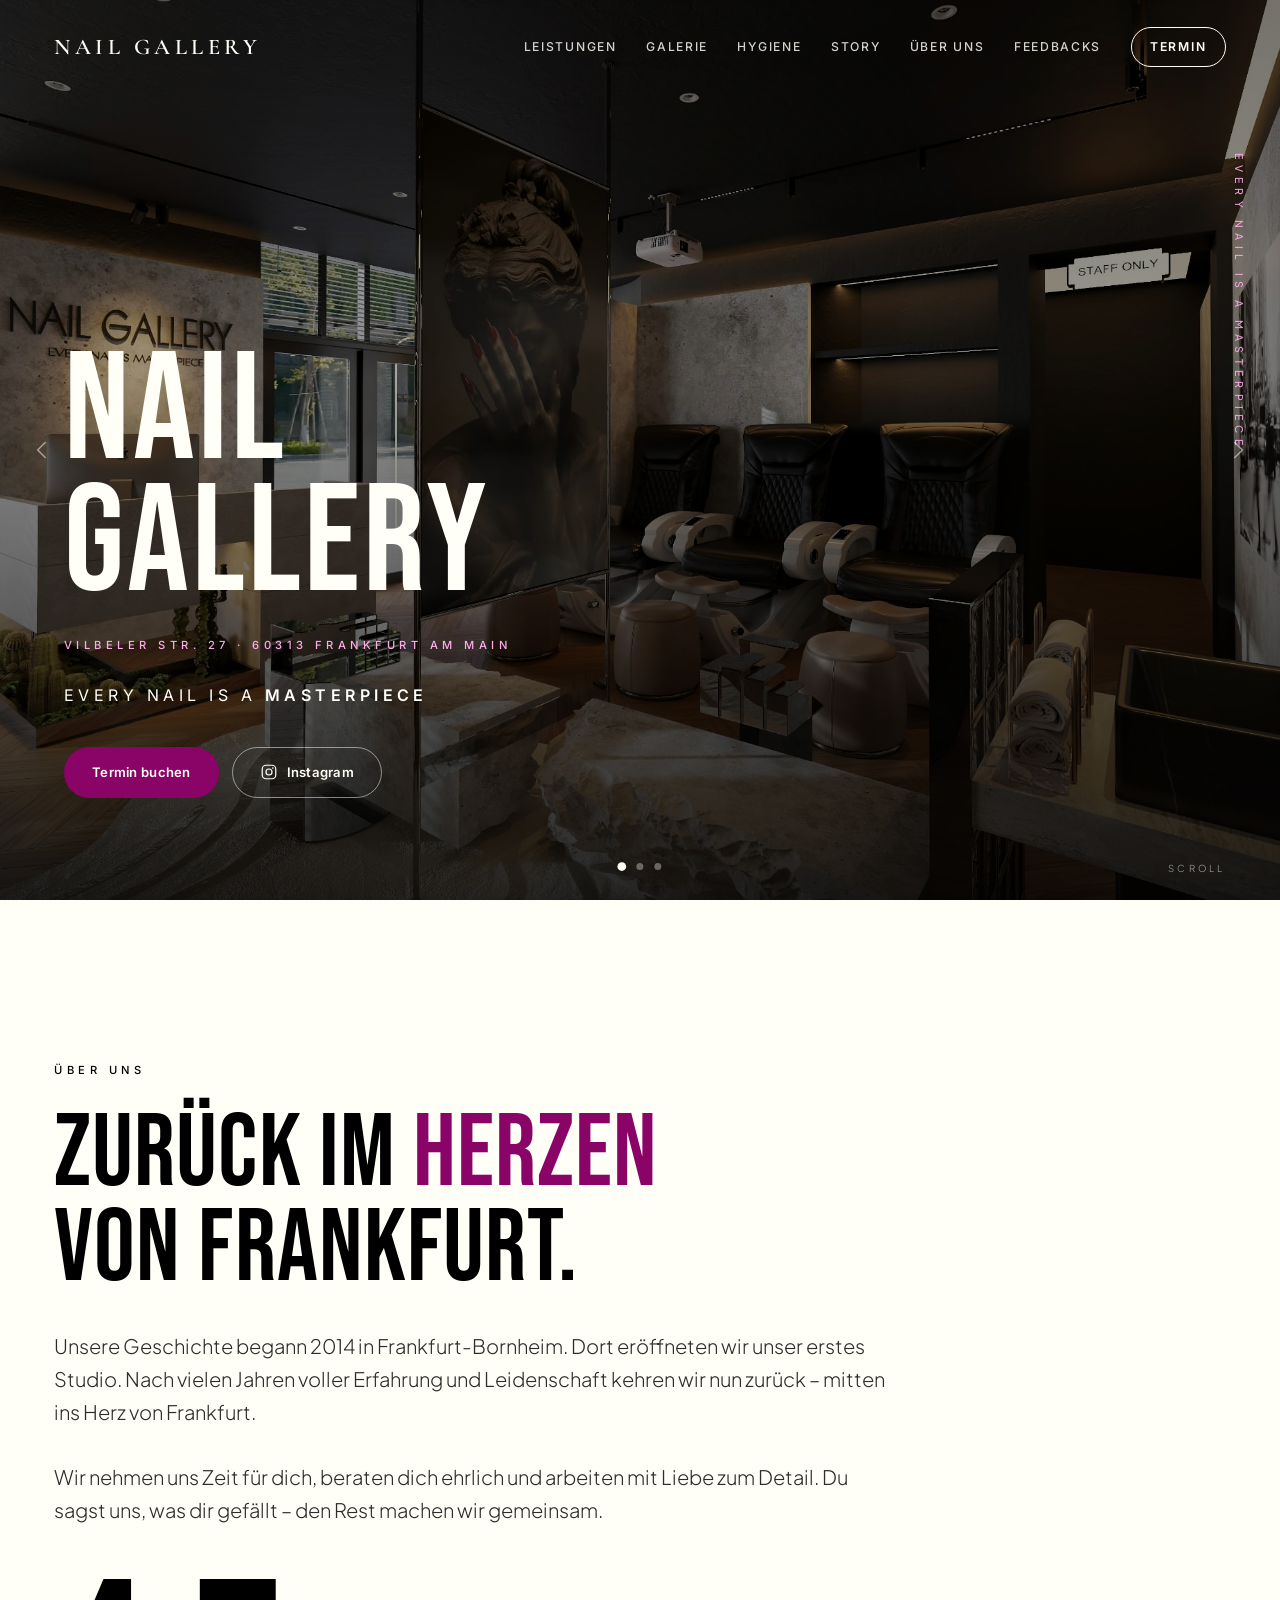
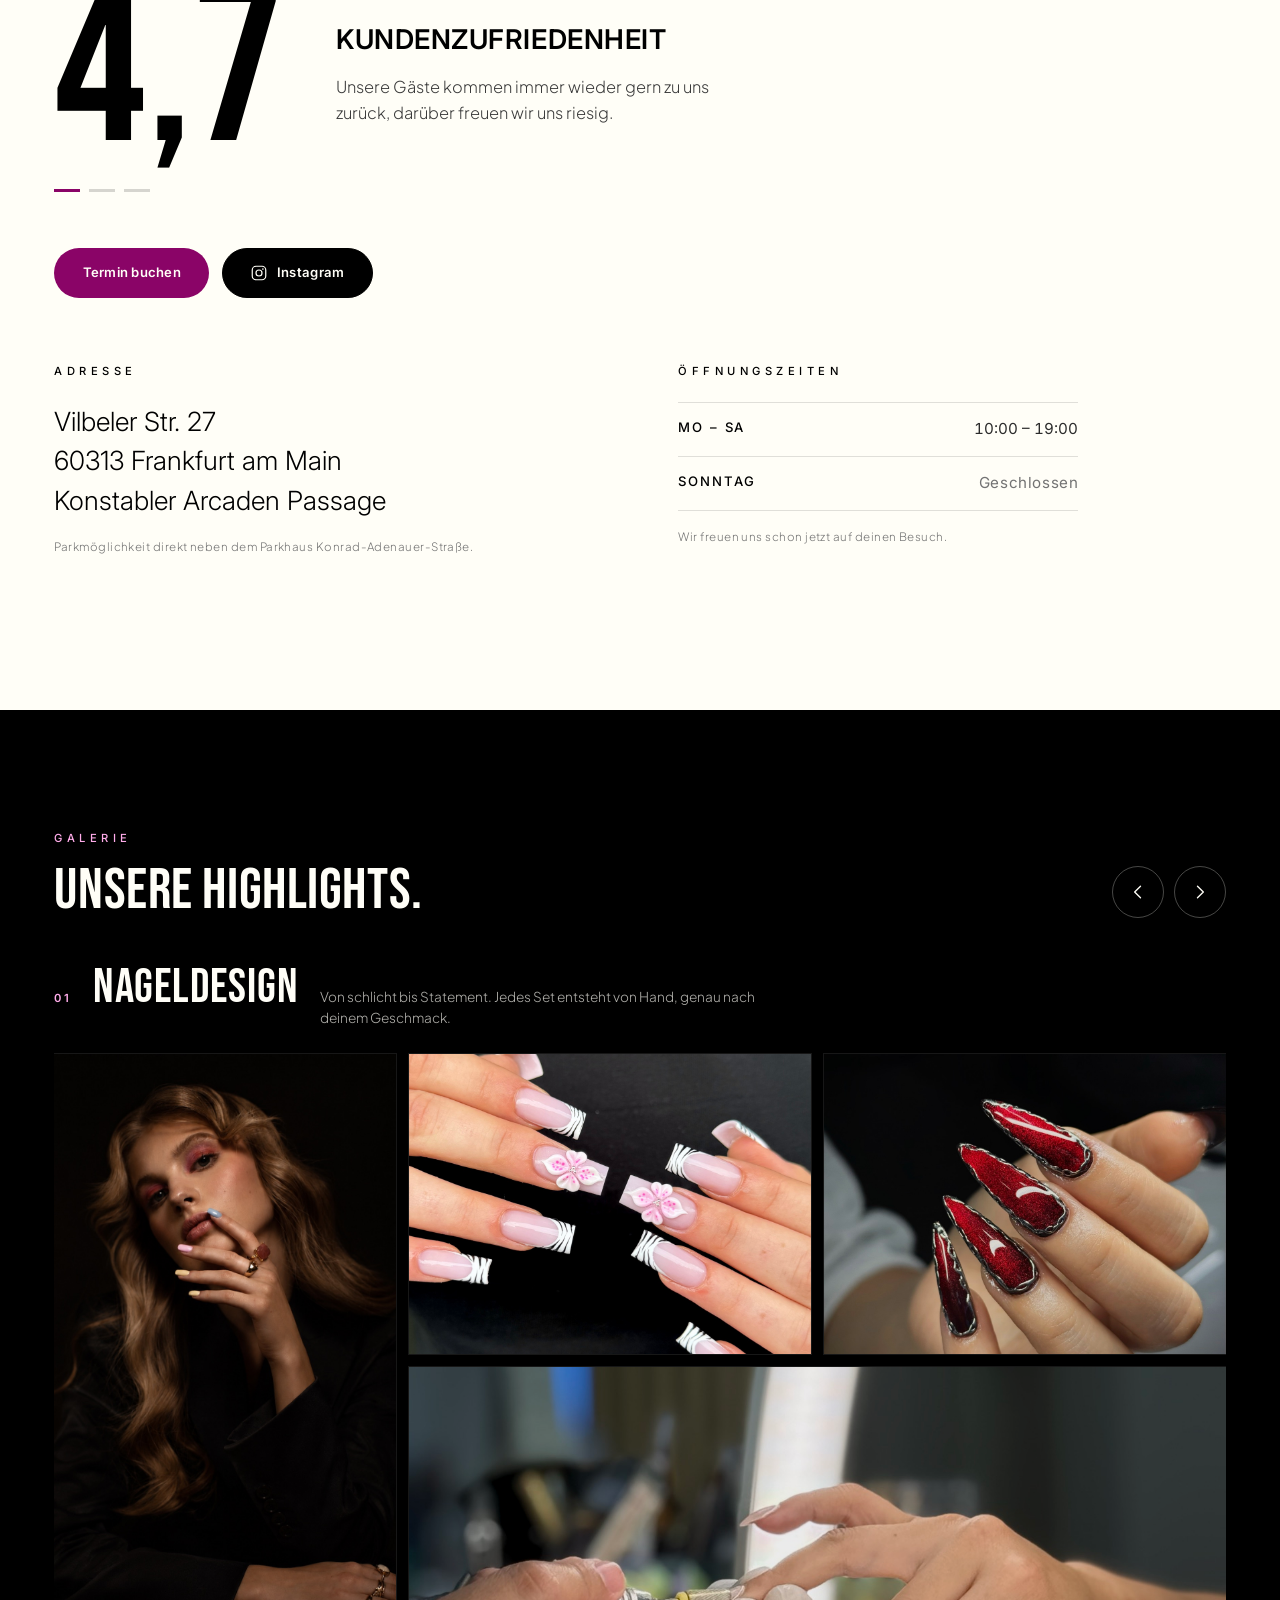
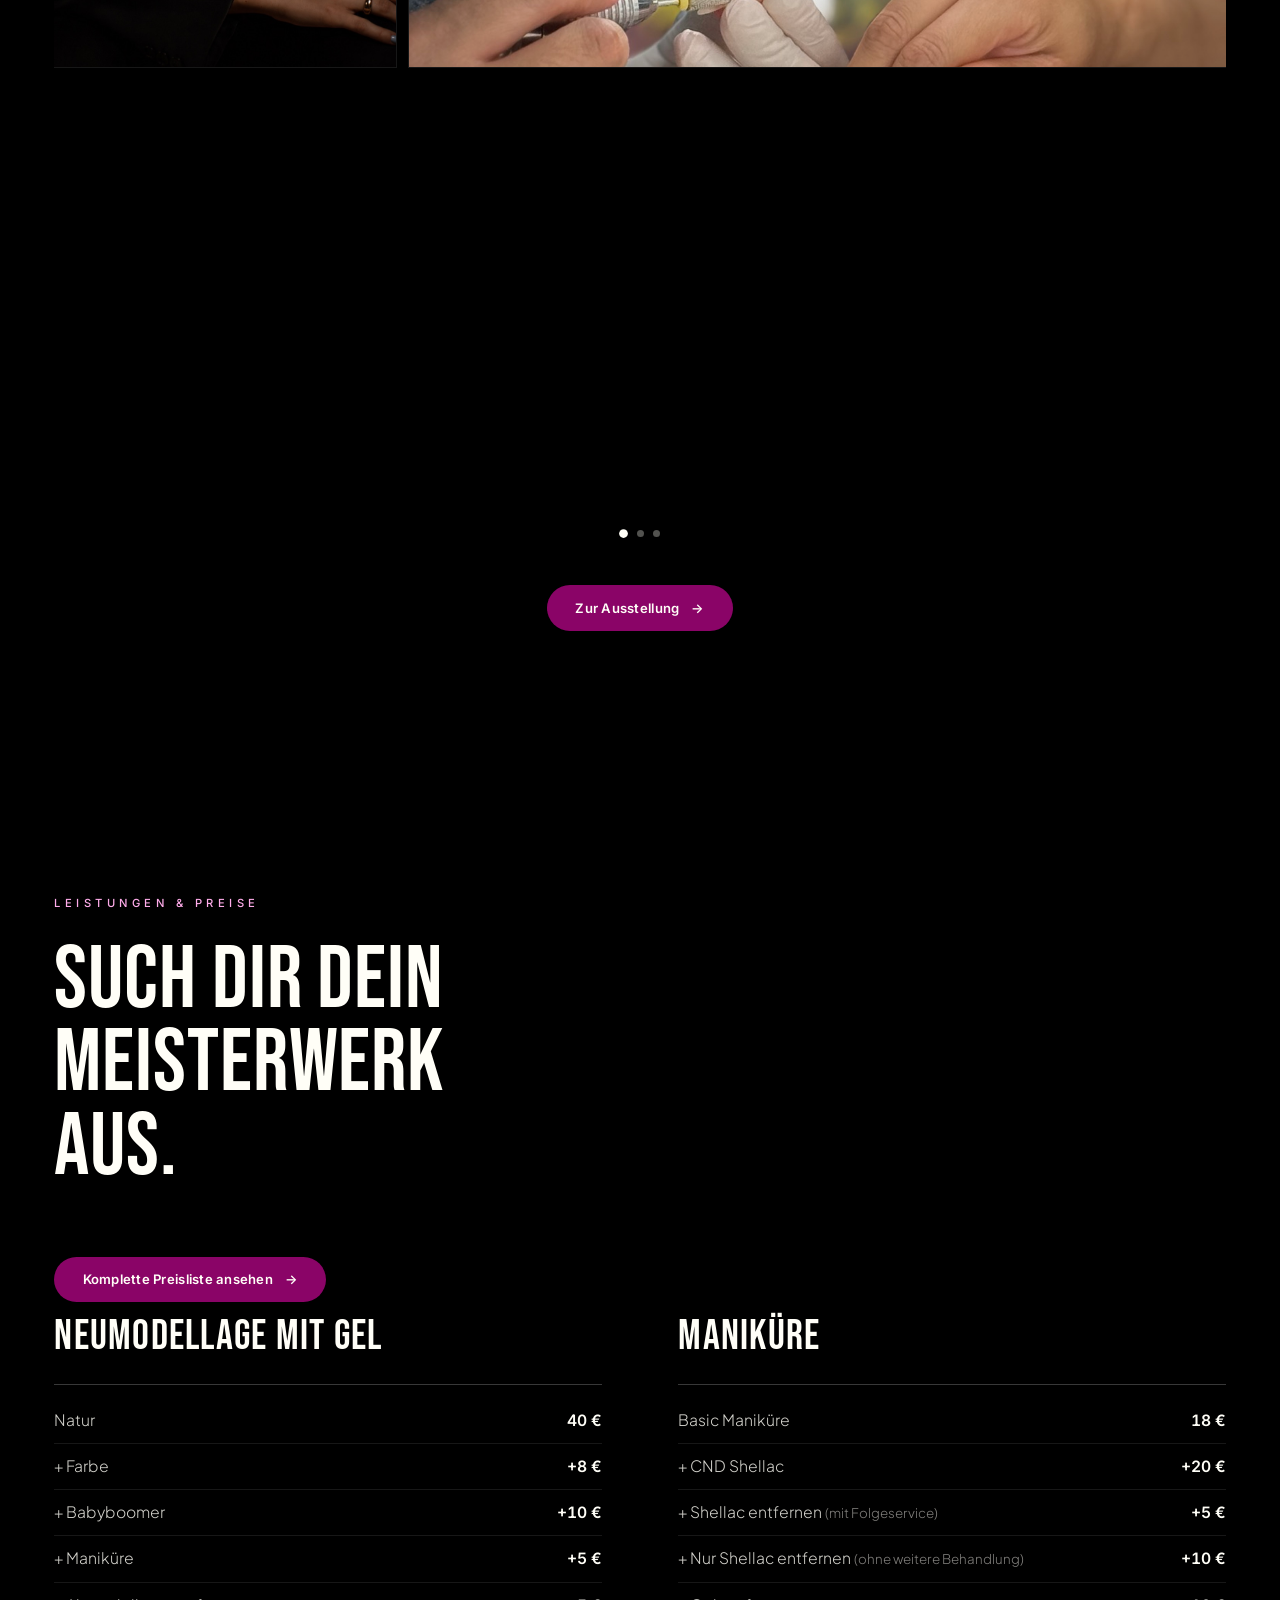
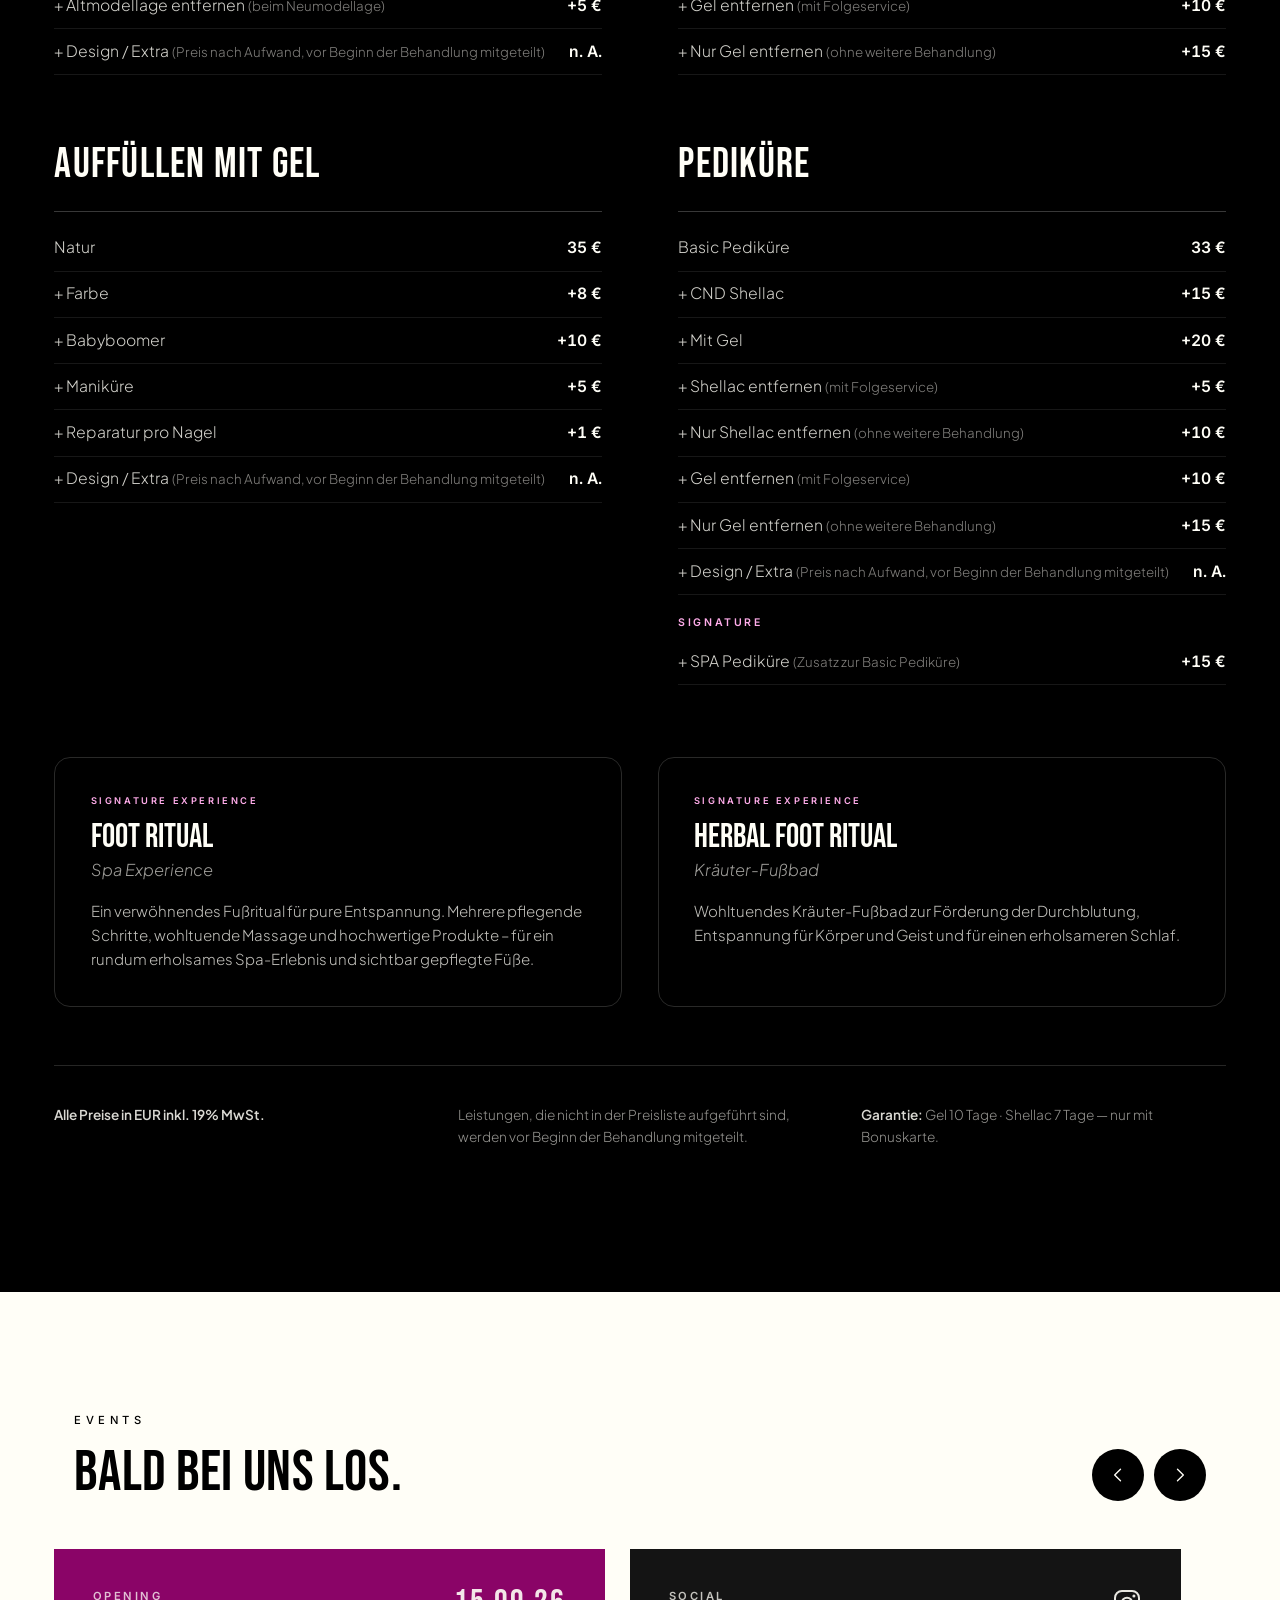
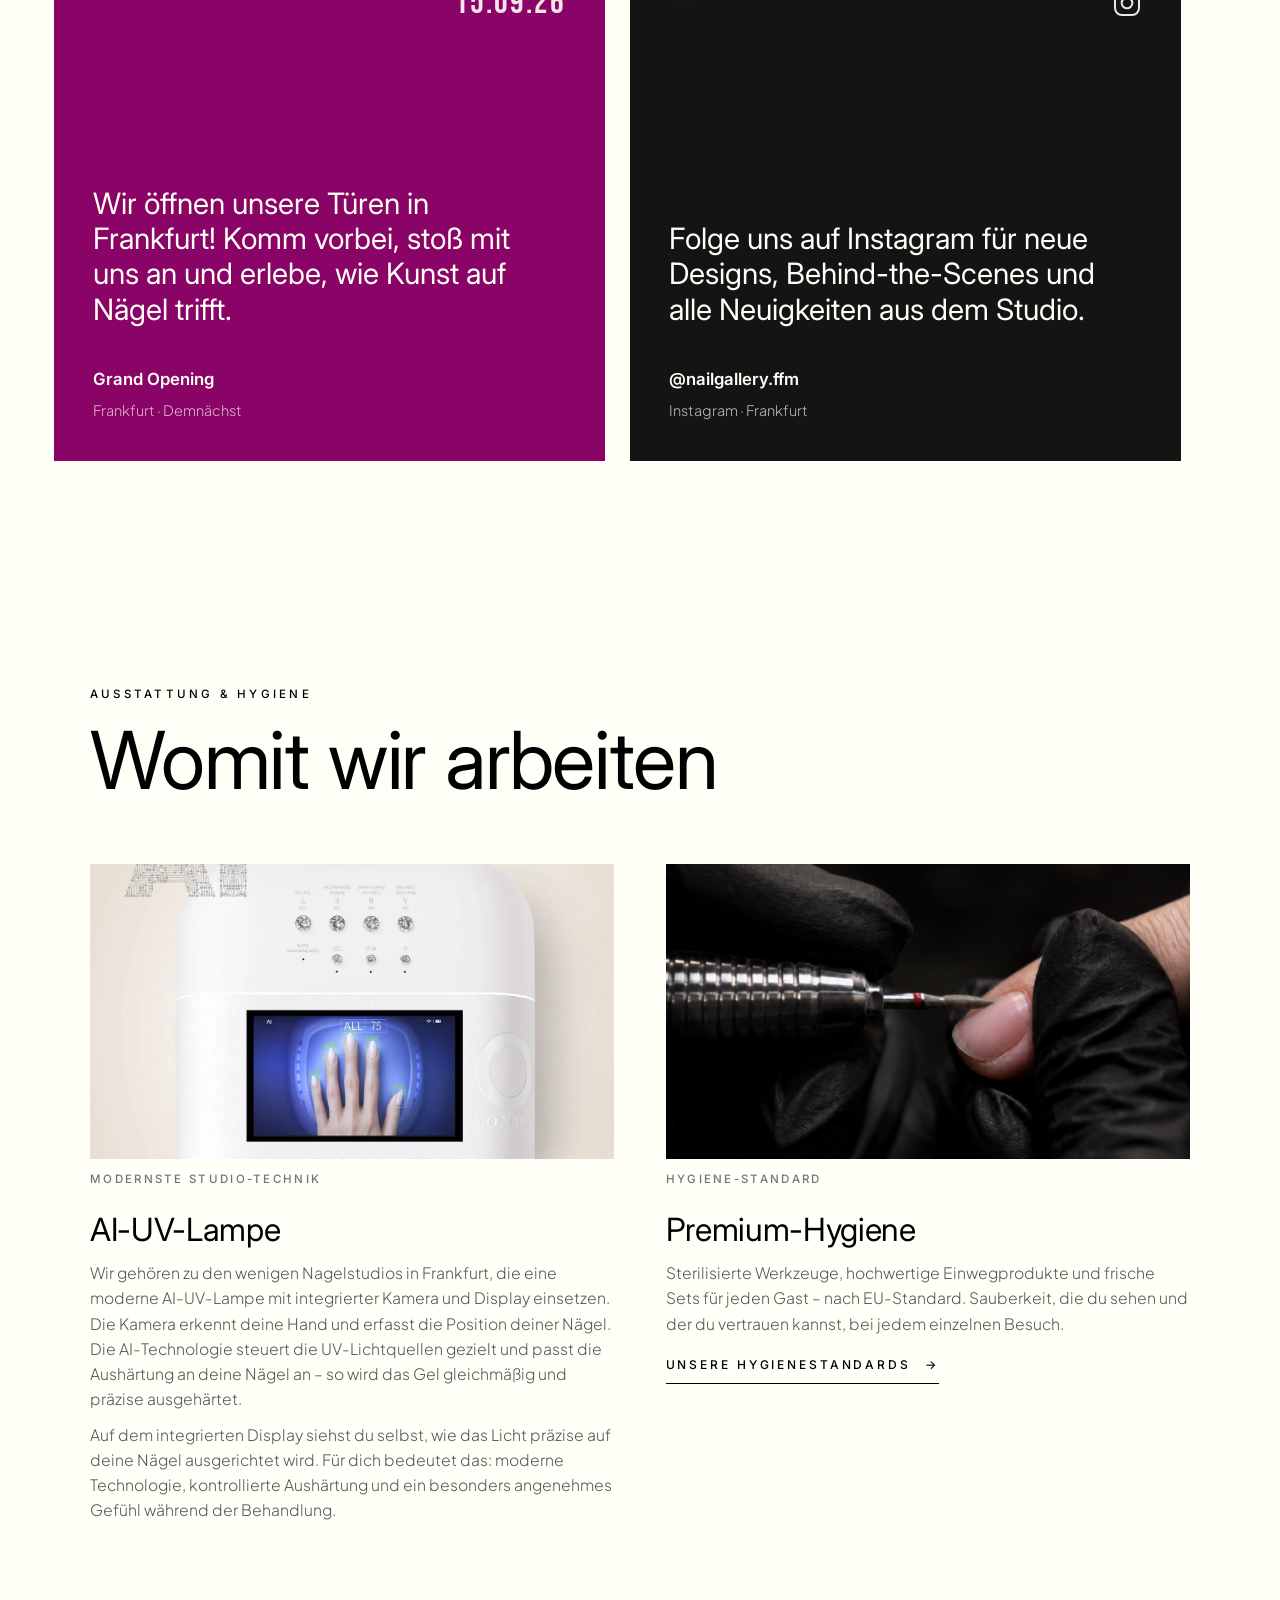
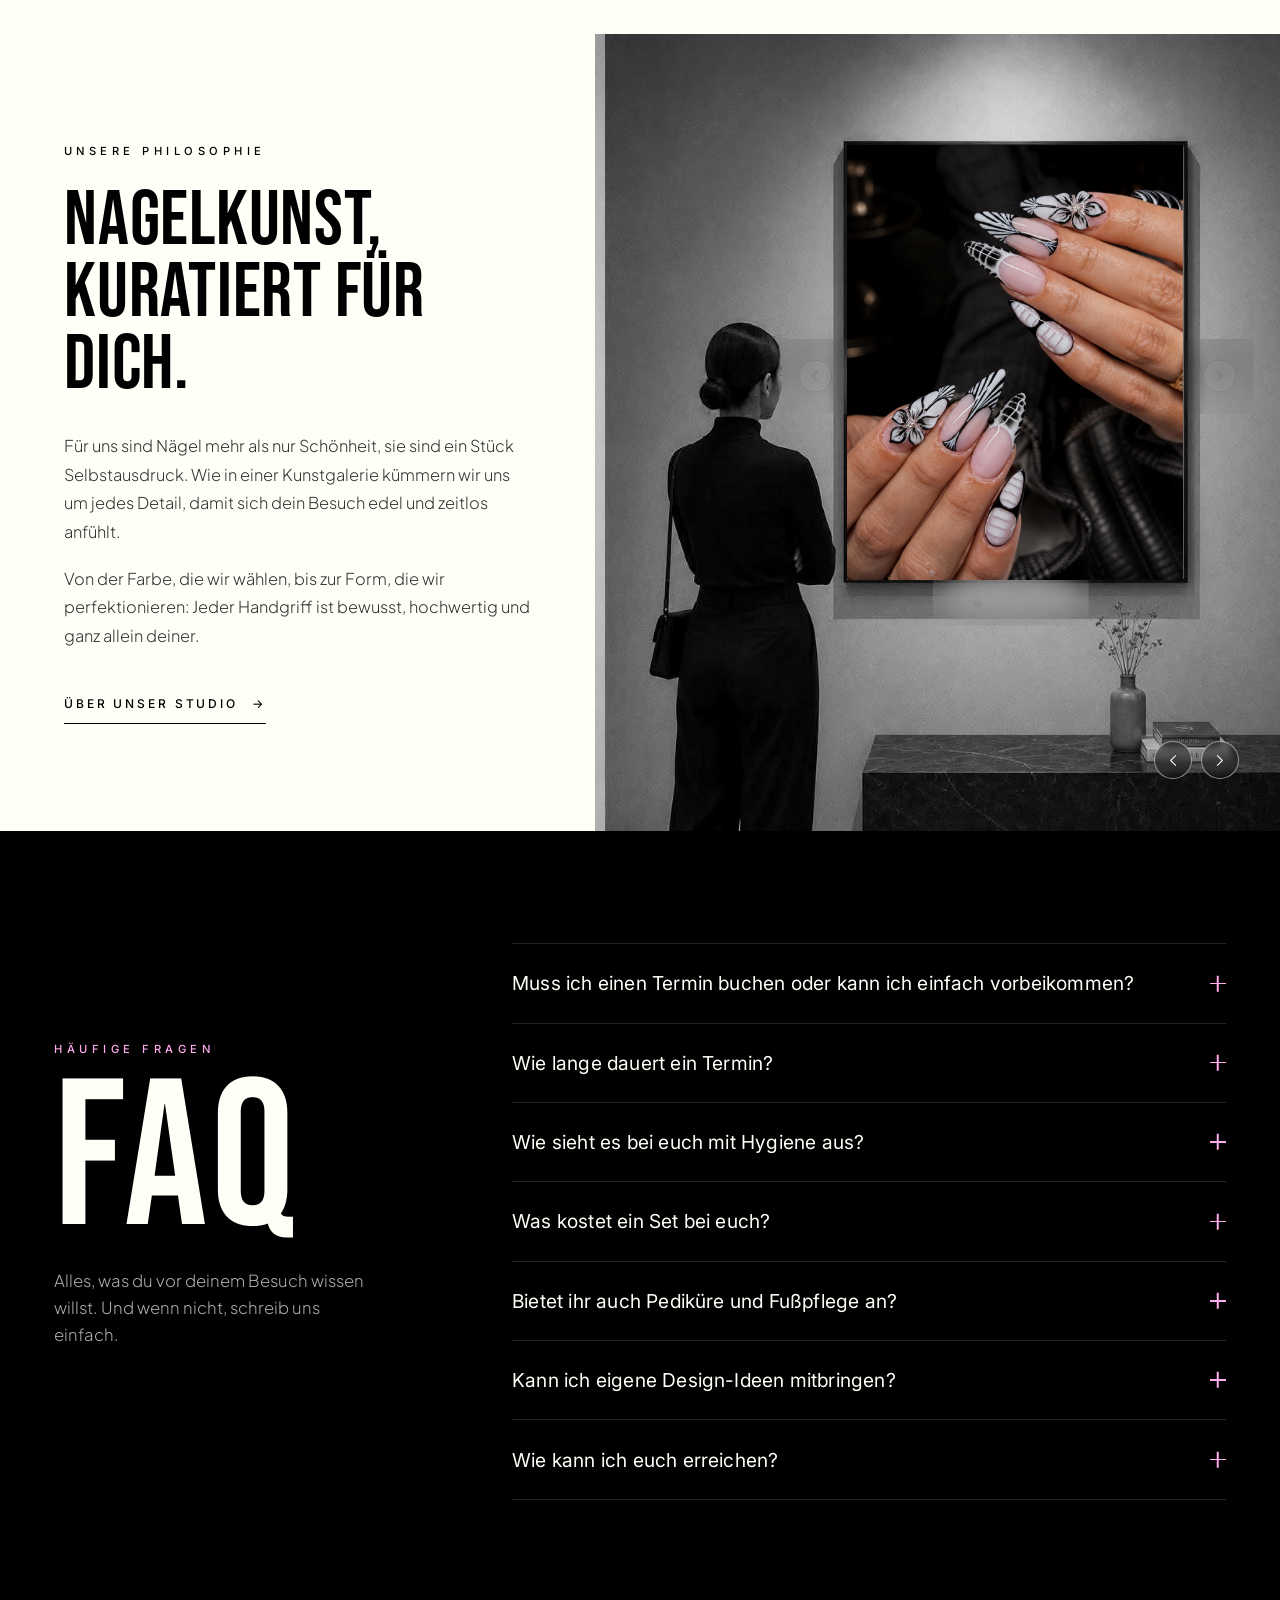
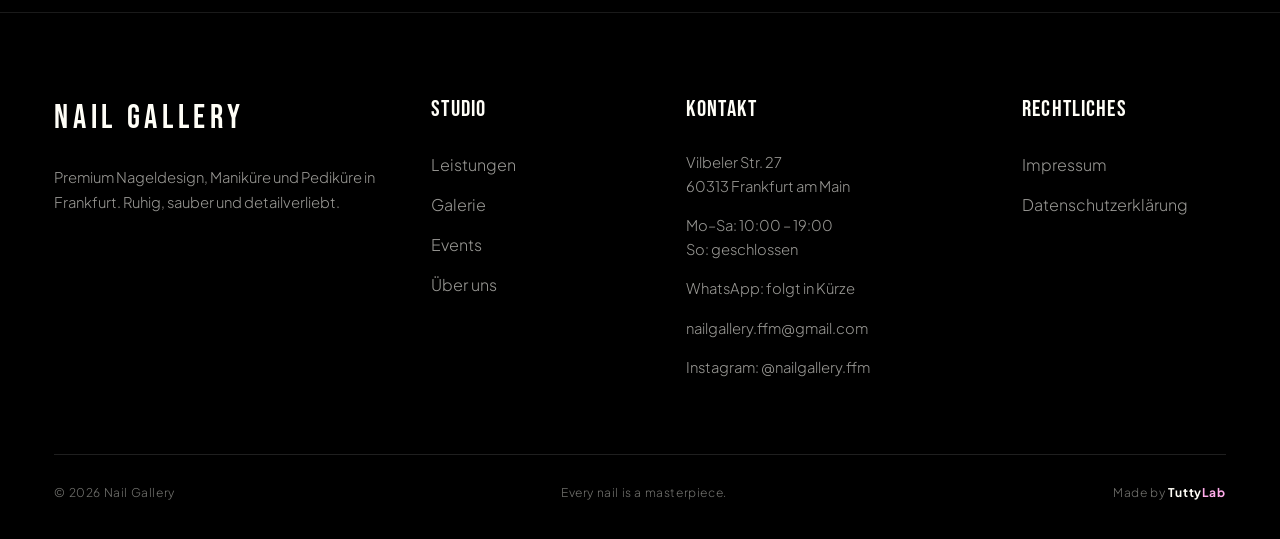
==== commit 630c9b1e: "Align philosophy frame overlay to picture-frame opening Pixel-detected the black frame's inner openi" ====
--- a/index.html
+++ b/index.html
@@ -24,7 +24,7 @@
 <link rel="preconnect" href="https://fonts.googleapis.com">
 <link rel="preconnect" href="https://fonts.gstatic.com" crossorigin>
 <link href="https://fonts.googleapis.com/css2?family=Bebas+Neue&family=Cormorant+Garamond:wght@500;600;700&family=Inter:wght@300;400;500;600&family=Plus+Jakarta+Sans:wght@300;400;500&display=swap" rel="stylesheet">
-<link rel="stylesheet" href="styles.css?v=7">
+<link rel="stylesheet" href="styles.css?v=8">
 <script type="application/ld+json">
 {
   "@context":"https://schema.org",
--- a/styles.css
+++ b/styles.css
@@ -311,7 +311,7 @@
 .philo-scene{position:absolute;inset:0;width:100%;height:100%;object-fit:cover;
   filter:grayscale(1) contrast(1.06) brightness(.97)}
 /* the framed artwork = colour carousel inside the grayscale gallery */
-.philo-frame{position:absolute;left:36.59%;top:13.96%;width:49.2%;height:56.2%;overflow:hidden;background:#cfc7ba}
+.philo-frame{position:absolute;left:36.7%;top:13.87%;width:49.2%;height:54.59%;overflow:hidden;background:#cfc7ba}
 .philo-frame img{position:absolute;inset:0;width:100%;height:100%;object-fit:cover;
   opacity:0;transition:opacity 1.1s ease;filter:contrast(1.03) saturate(1.05)}
 .philo-frame img.on{opacity:1}
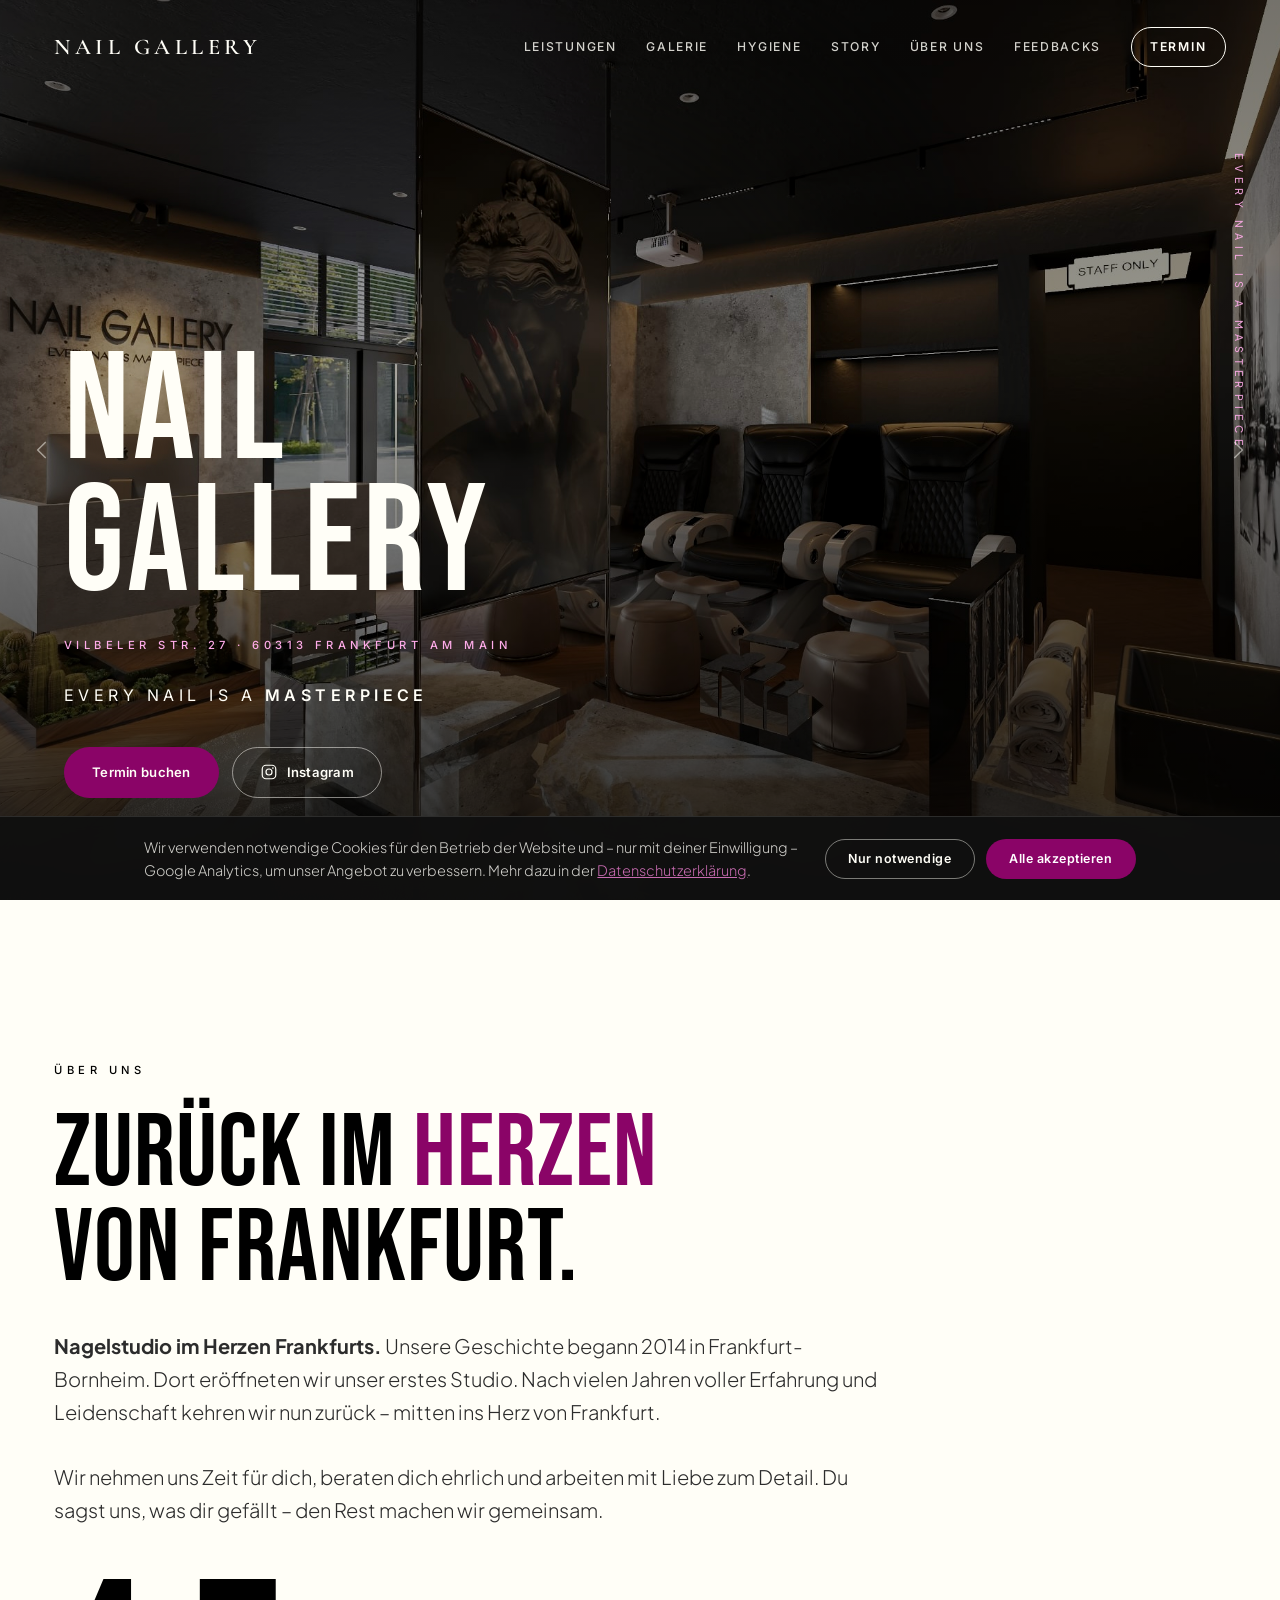
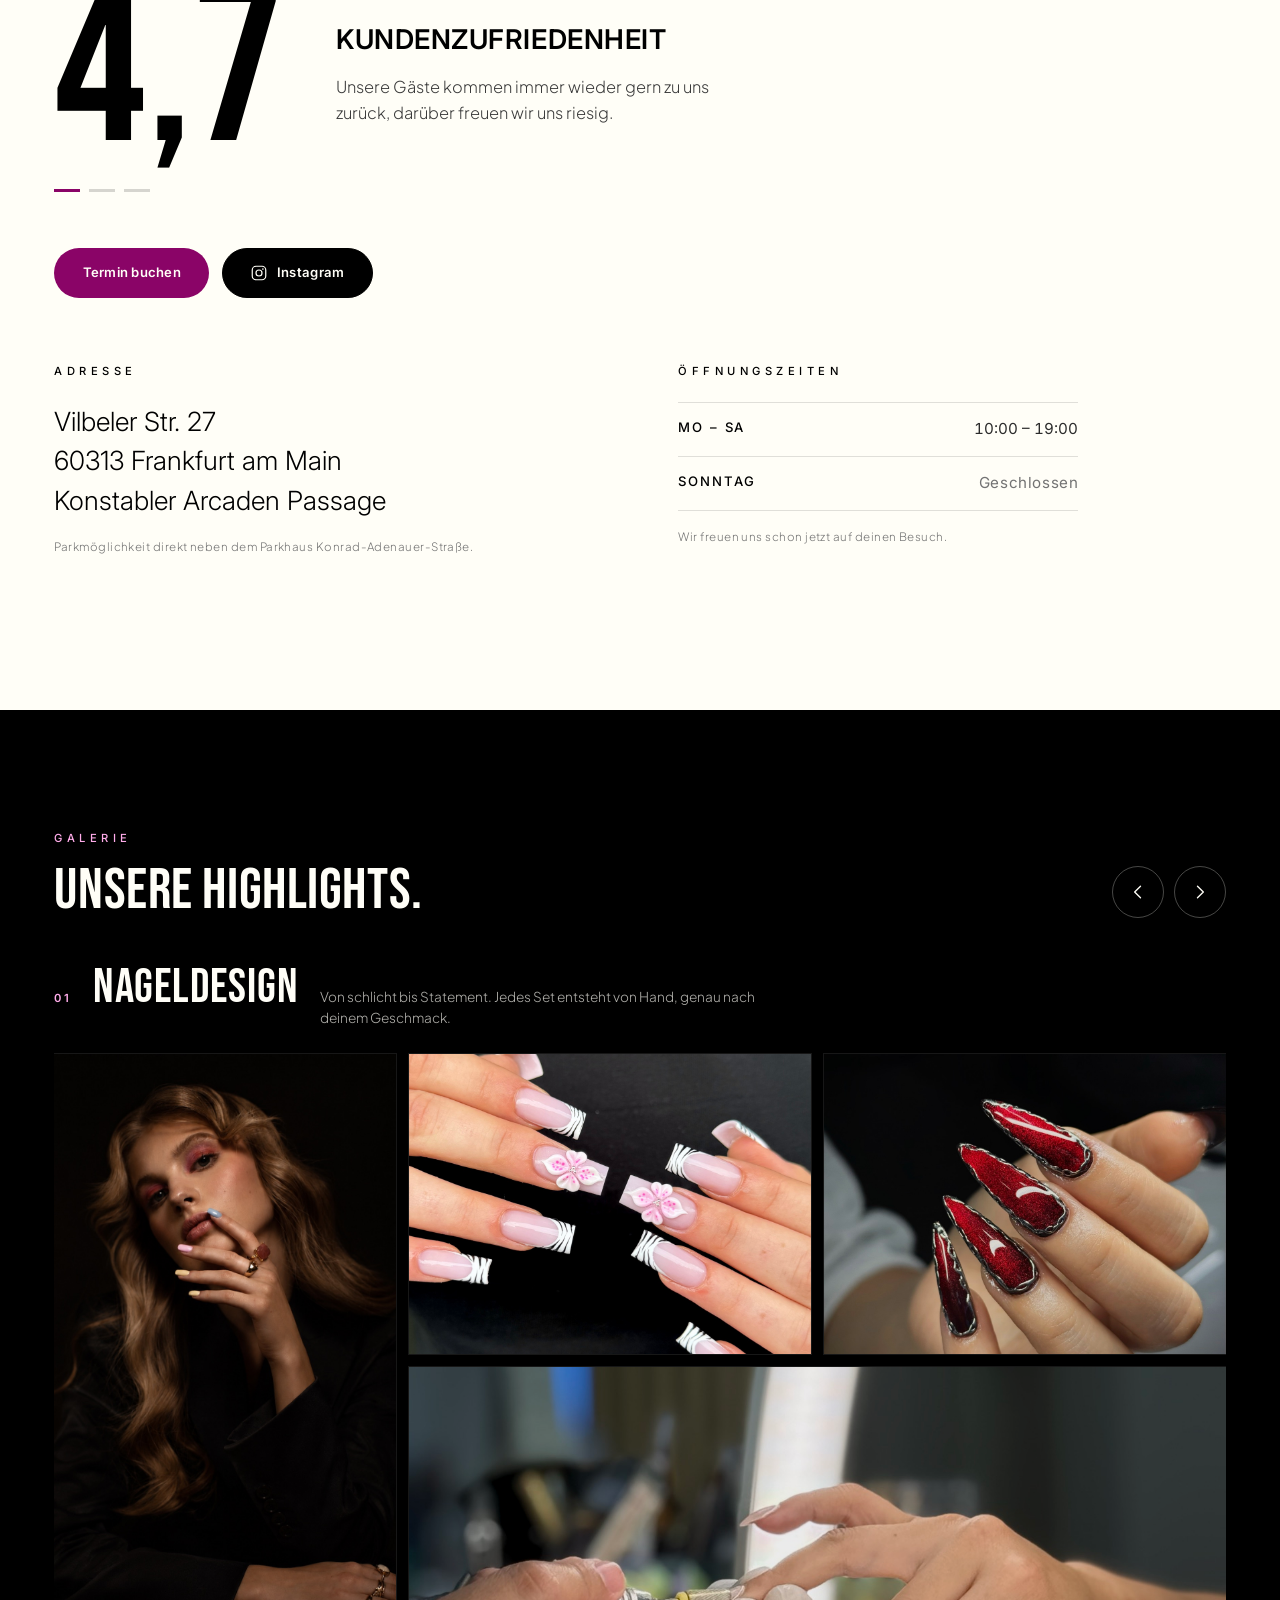
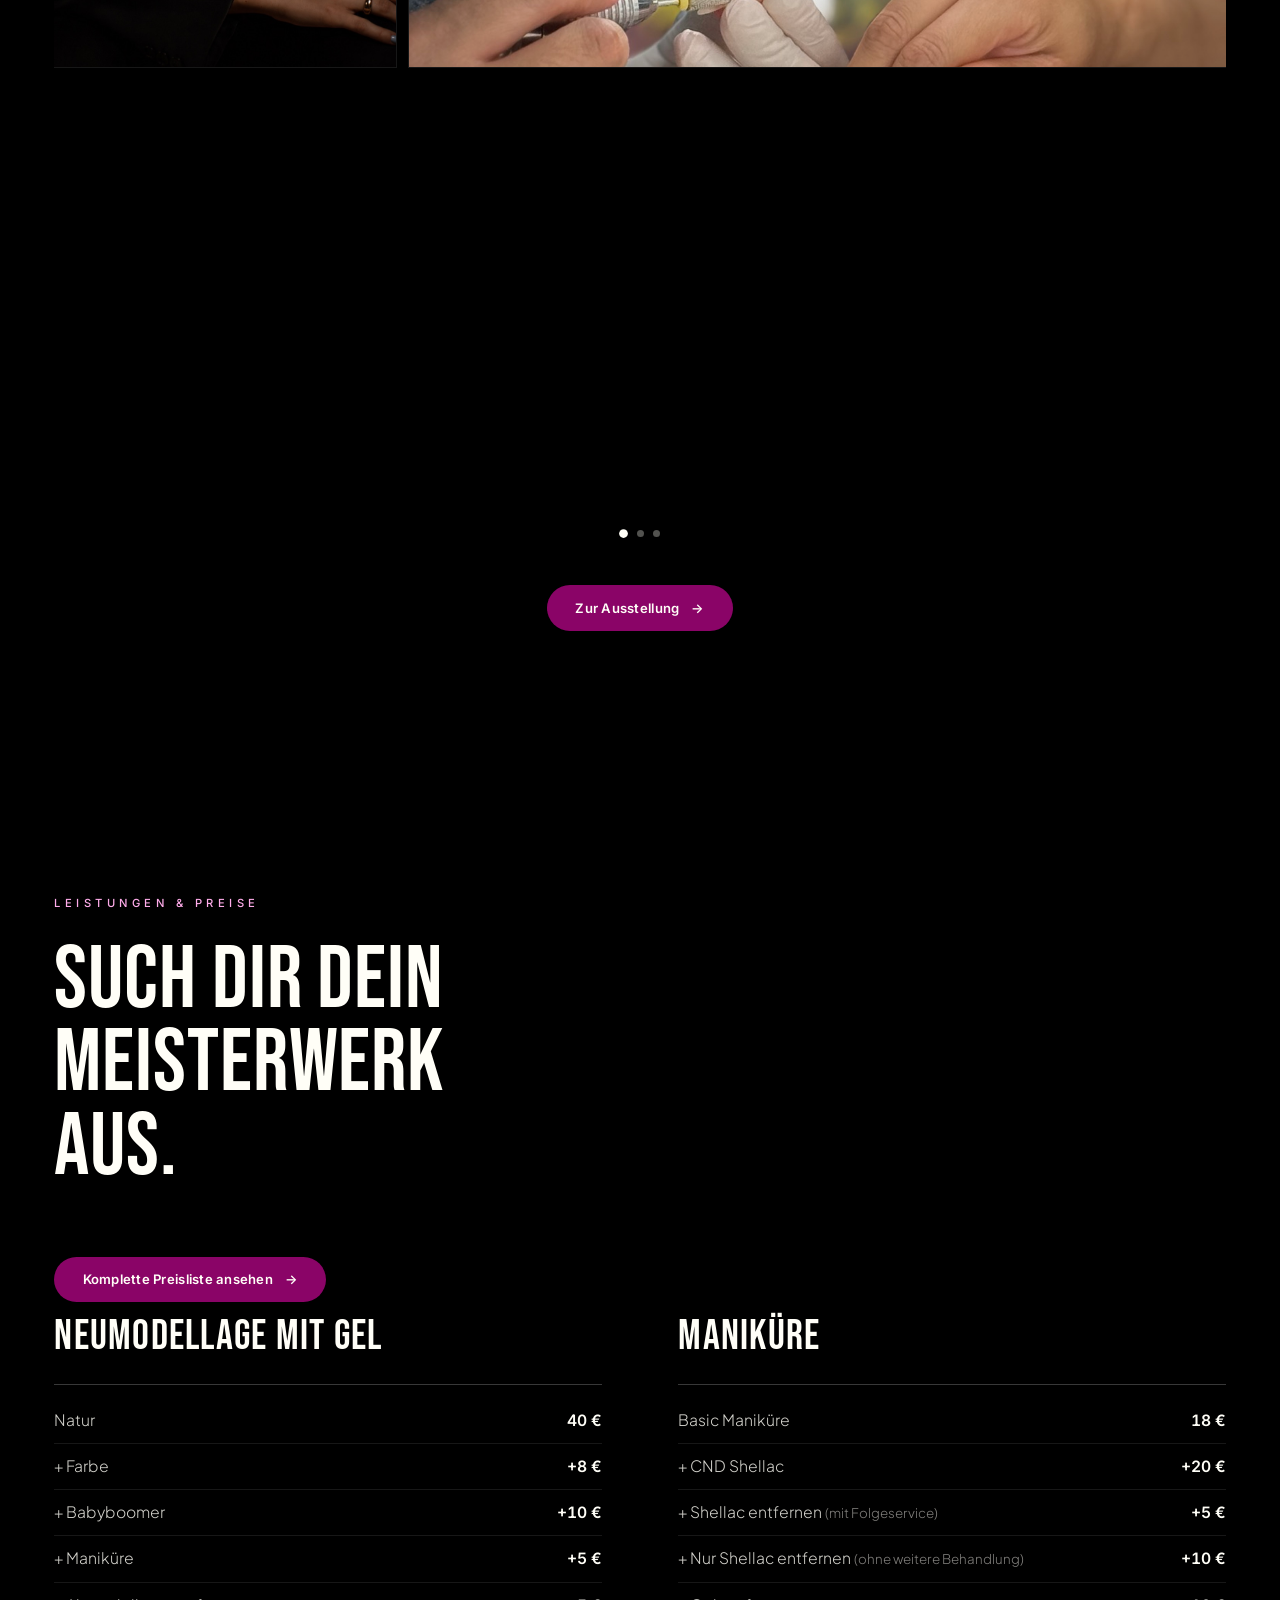
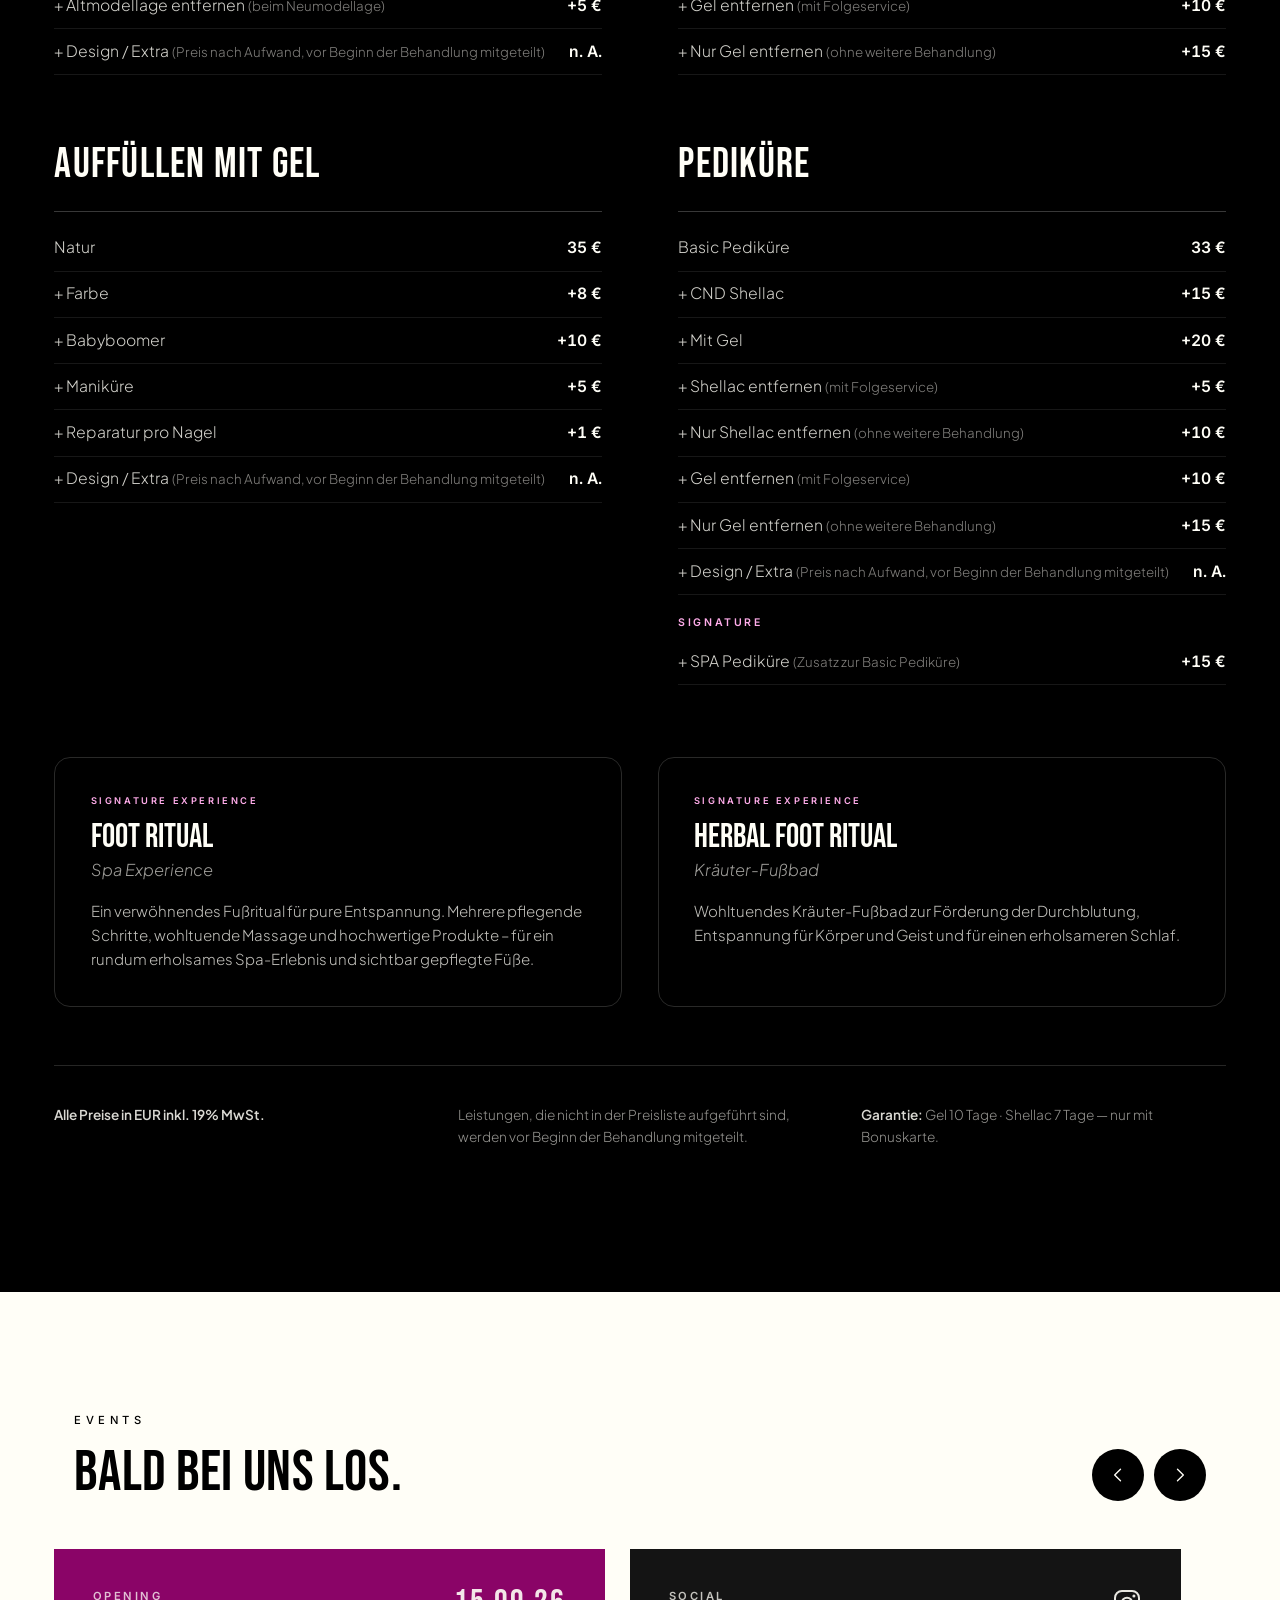
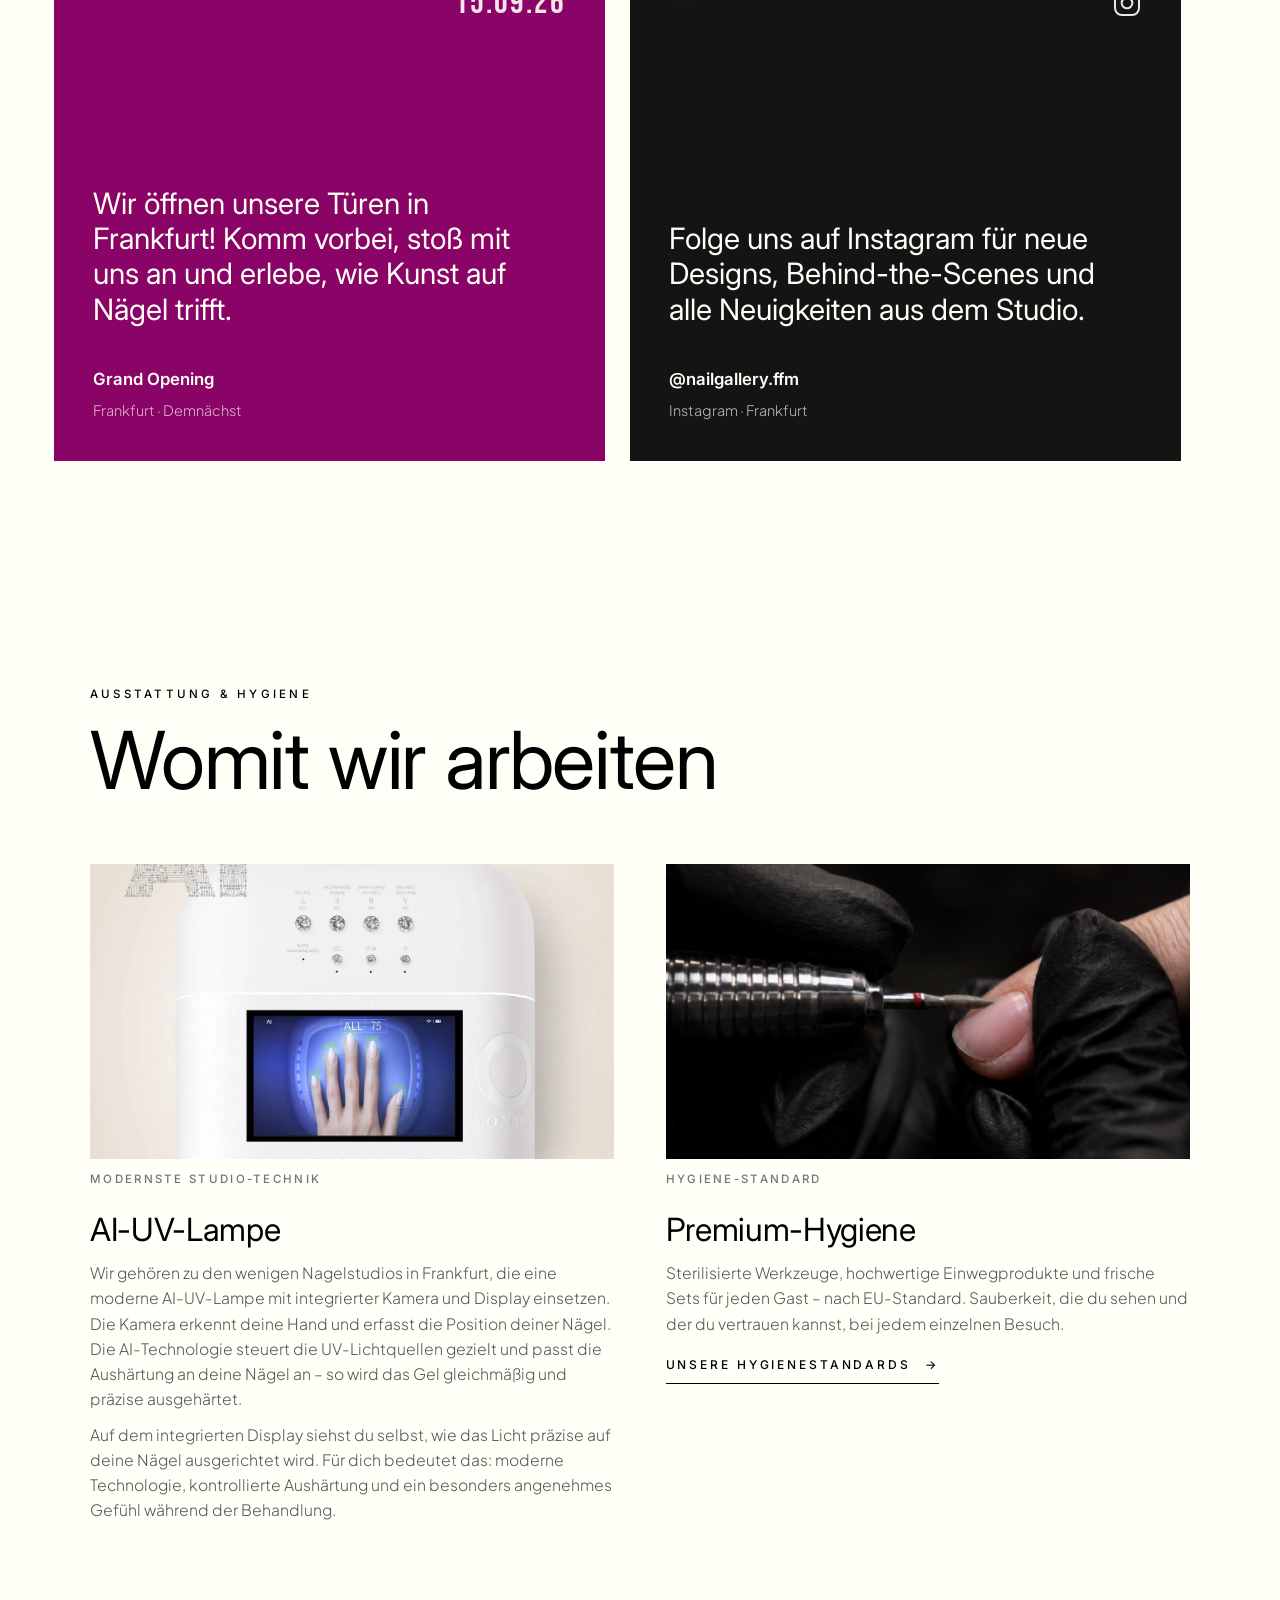
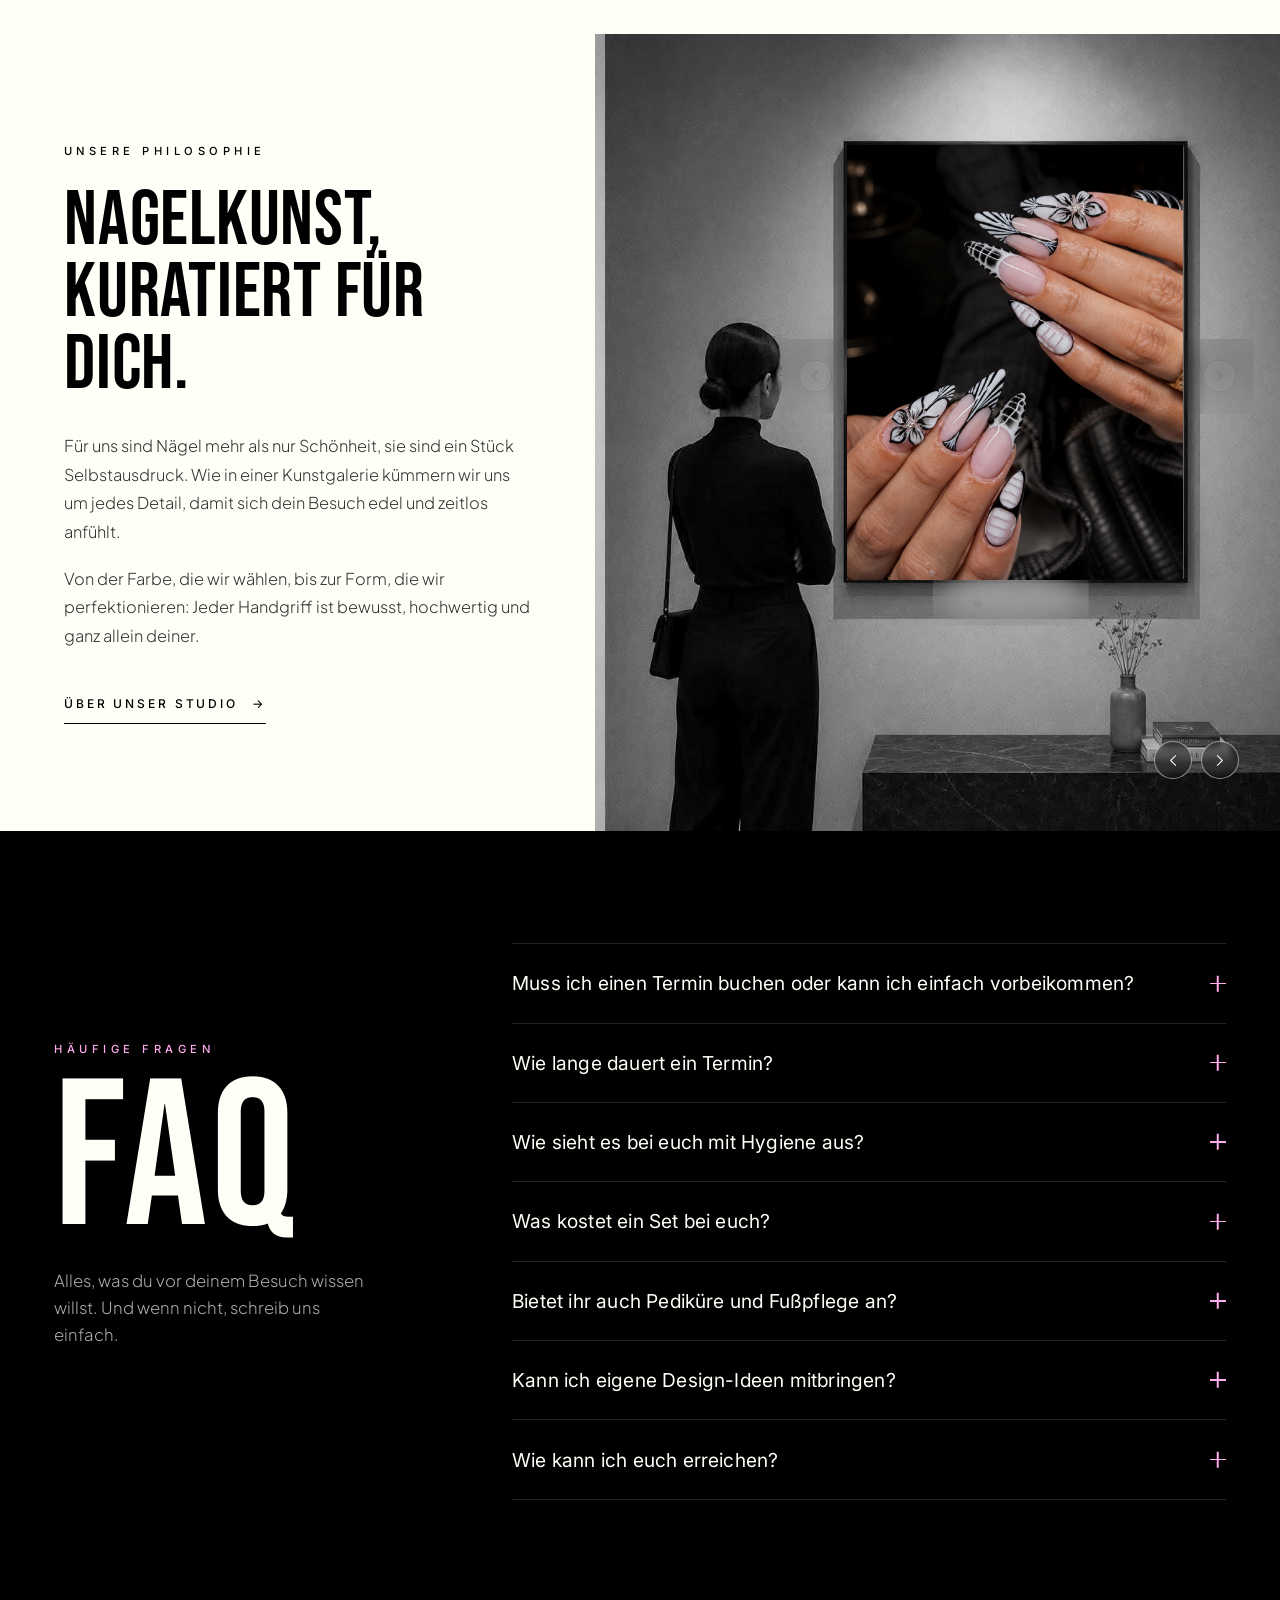
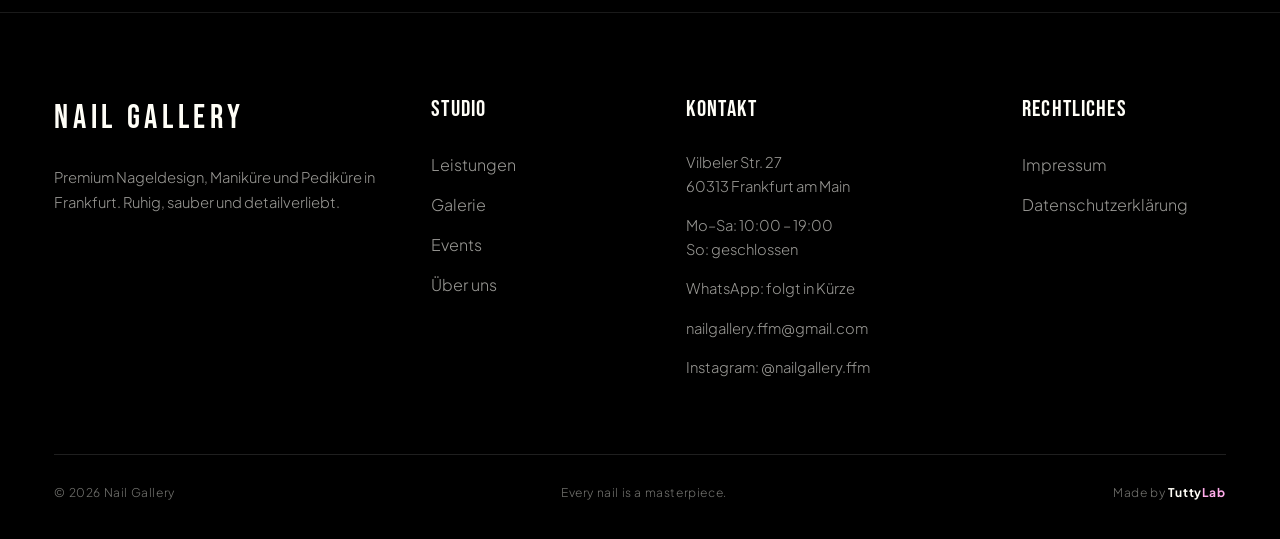
==== commit 42b1d977: "Add intro loading screen, cookie consent + GA, SEO tweaks - Loading screen on index: statue image + " ====
--- a/index.html
+++ b/index.html
@@ -4,7 +4,7 @@
 <meta charset="UTF-8">
 <meta name="viewport" content="width=device-width, initial-scale=1.0">
 <title>Nagelstudio Konstablerwache · Nageldesign & Pediküre Spa | Nail Gallery</title>
-<meta name="description" content="Nagelstudio an der Konstablerwache in der Vilbeler Straße 27, Frankfurt. Nageldesign, Nail Design, Maniküre und Pediküre Spa mit höchsten Hygiene-Standards.">
+<meta name="description" content="Nagelstudio im Herzen Frankfurts – an der Konstablerwache, Vilbeler Straße 27. Nageldesign, Maniküre und Pediküre Spa mit höchsten Hygiene-Standards.">
 <meta name="keywords" content="Nagelstudio Konstablerwache, Nagelstudio Vilbeler Straße, Nagelstudio Frankfurt, Nageldesign, Nail Design, Pediküre Spa, Hygiene, Maniküre Frankfurt">
 <link rel="canonical" href="https://nailgalleryfrankfurt.de/">
 <meta name="robots" content="index, follow">
@@ -13,12 +13,12 @@
 <meta property="og:site_name" content="Nail Gallery">
 <meta property="og:locale" content="de_DE">
 <meta property="og:title" content="Nagelstudio Konstablerwache · Nageldesign & Pediküre Spa | Nail Gallery">
-<meta property="og:description" content="Nagelstudio an der Konstablerwache in der Vilbeler Straße 27, Frankfurt. Nageldesign, Nail Design, Maniküre und Pediküre Spa mit höchsten Hygiene-Standards.">
+<meta property="og:description" content="Nagelstudio im Herzen Frankfurts – an der Konstablerwache, Vilbeler Straße 27. Nageldesign, Maniküre und Pediküre Spa mit höchsten Hygiene-Standards.">
 <meta property="og:url" content="https://nailgalleryfrankfurt.de/">
 <meta property="og:image" content="https://nailgalleryfrankfurt.de/assets/art-meets-nails.jpeg">
 <meta name="twitter:card" content="summary_large_image">
 <meta name="twitter:title" content="Nagelstudio Konstablerwache · Nageldesign & Pediküre Spa | Nail Gallery">
-<meta name="twitter:description" content="Nagelstudio an der Konstablerwache in der Vilbeler Straße 27, Frankfurt. Nageldesign, Nail Design, Maniküre und Pediküre Spa mit höchsten Hygiene-Standards.">
+<meta name="twitter:description" content="Nagelstudio im Herzen Frankfurts – an der Konstablerwache, Vilbeler Straße 27. Nageldesign, Maniküre und Pediküre Spa mit höchsten Hygiene-Standards.">
 <meta name="twitter:image" content="https://nailgalleryfrankfurt.de/assets/art-meets-nails.jpeg">
 
 <link rel="preconnect" href="https://fonts.googleapis.com">
@@ -30,7 +30,7 @@
   "@context":"https://schema.org",
   "@type":"NailSalon",
   "name":"Nail Gallery",
-  "description":"Nagelstudio an der Konstablerwache in Frankfurt am Main - Nageldesign, Maniküre und Pediküre Spa mit höchsten Hygiene-Standards.",
+  "description":"Nagelstudio im Herzen Frankfurts an der Konstablerwache - Nageldesign, Maniküre und Pediküre Spa mit höchsten Hygiene-Standards.",
   "image":"https://nailgalleryfrankfurt.de/assets/art-meets-nails.jpeg",
   "url":"https://nailgalleryfrankfurt.de/",
   "email":"nailgallery.ffm@gmail.com",
@@ -43,8 +43,58 @@
   "sameAs":["https://www.instagram.com/nailgallery.ffm/"]
 }
 </script>
+<style>
+  /* Loading screen (Intro) */
+  #ng-loader{position:fixed;inset:0;z-index:9999;background:#0d0d0d;display:flex;align-items:center;justify-content:center;
+    opacity:1;transition:opacity .8s ease,visibility .8s ease}
+  #ng-loader.hide{opacity:0;visibility:hidden}
+  #ng-loader .ngl-photo{position:absolute;inset:0;
+    background:url('assets/loader-statue.jpg') 50% 30%/cover no-repeat;
+    filter:grayscale(.12) brightness(.55) contrast(1.05);}
+  #ng-loader .ngl-veil{position:absolute;inset:0;
+    background:radial-gradient(120% 80% at 50% 42%,rgba(13,13,13,.35) 0%,rgba(13,13,13,.72) 68%,rgba(13,13,13,.94) 100%);}
+  #ng-loader .ngl-inner{position:relative;z-index:2;text-align:center;padding:2rem;
+    display:flex;flex-direction:column;align-items:center;animation:nglIn 1s cubic-bezier(.16,.8,.24,1) both}
+  #ng-loader .ngl-logo{font-family:'Cormorant Garamond',serif;font-weight:600;letter-spacing:.2em;color:#FFFEF7;
+    font-size:clamp(2rem,7vw,3.6rem);text-transform:uppercase;line-height:1}
+  #ng-loader .ngl-sub{margin-top:1.05rem;font-family:'Inter',sans-serif;font-weight:500;letter-spacing:.4em;
+    text-transform:uppercase;font-size:clamp(.58rem,1.5vw,.72rem);color:rgba(255,254,247,.68)}
+  #ng-loader .ngl-bar{margin-top:2.2rem;width:min(220px,54vw);height:2px;border-radius:2px;
+    background:rgba(255,254,247,.16);overflow:hidden}
+  #ng-loader .ngl-bar span{display:block;height:100%;width:40%;background:#8A0467;
+    animation:nglBar 1.25s ease-in-out infinite}
+  @keyframes nglIn{from{opacity:0;transform:translateY(14px)}to{opacity:1;transform:none}}
+  @keyframes nglBar{0%{transform:translateX(-120%)}100%{transform:translateX(320%)}}
+  @media(prefers-reduced-motion:reduce){#ng-loader .ngl-bar span{animation:none;width:100%}#ng-loader .ngl-inner{animation:none}}
+</style>
 </head>
 <body data-theme="dark">
+
+<div id="ng-loader" role="status" aria-label="Nail Gallery wird geladen">
+  <div class="ngl-photo"></div>
+  <div class="ngl-veil"></div>
+  <div class="ngl-inner">
+    <div class="ngl-logo">Nail&nbsp;Gallery</div>
+    <div class="ngl-sub">Every&nbsp;nail&nbsp;is&nbsp;a&nbsp;masterpiece</div>
+    <div class="ngl-bar"><span></span></div>
+  </div>
+</div>
+<script>
+(function(){
+  var l=document.getElementById('ng-loader'); if(!l) return;
+  try{ if(sessionStorage.getItem('ng_seen')){ l.parentNode.removeChild(l); return; } }catch(e){}
+  var root=document.documentElement; root.style.overflow='hidden';
+  var start=Date.now(), MIN=1500, MAXWAIT=4500, done=false;
+  function hide(){ if(done) return; done=true;
+    try{ sessionStorage.setItem('ng_seen','1'); }catch(e){}
+    l.classList.add('hide'); root.style.overflow='';
+    setTimeout(function(){ if(l && l.parentNode) l.parentNode.removeChild(l); }, 850);
+  }
+  function ready(){ setTimeout(hide, Math.max(0, MIN-(Date.now()-start))); }
+  if(document.readyState==='complete') ready(); else window.addEventListener('load', ready);
+  setTimeout(hide, MAXWAIT);
+})();
+</script>
 
 <nav>
   <a class="brand" href="index.html">Nail&nbsp;Gallery</a>
@@ -121,7 +171,7 @@
   <div class="about-inner">
     <span class="label eyebrow reveal">Über uns</span>
     <h2 class="reveal">Zurück im <span class="mag">Herzen</span> von Frankfurt.</h2>
-    <p class="about-lead reveal">Unsere Geschichte begann 2014 in Frankfurt-Bornheim. Dort eröffneten wir unser erstes Studio. Nach vielen Jahren voller Erfahrung und Leidenschaft kehren wir nun zurück – mitten ins Herz von Frankfurt.</p>
+    <p class="about-lead reveal"><b>Nagelstudio im Herzen Frankfurts.</b> Unsere Geschichte begann 2014 in Frankfurt-Bornheim. Dort eröffneten wir unser erstes Studio. Nach vielen Jahren voller Erfahrung und Leidenschaft kehren wir nun zurück – mitten ins Herz von Frankfurt.</p>
     <p class="about-lead reveal">Wir nehmen uns Zeit für dich, beraten dich ehrlich und arbeiten mit Liebe zum Detail. Du sagst uns, was dir gefällt – den Rest machen wir gemeinsam.</p>
 
     <div class="timeline" id="timeline">
@@ -680,6 +730,7 @@
     document.querySelectorAll('.nav-menu a').forEach(function(a){a.addEventListener('click',function(){document.body.classList.remove('nav-open');t.setAttribute('aria-expanded','false');});});
   })();
 </script>
-<script src="lightbox.js?v=1"></script>
+<script src="lightbox.js?v=2"></script>
+<script src="consent.js?v=1"></script>
 </body>
 </html>
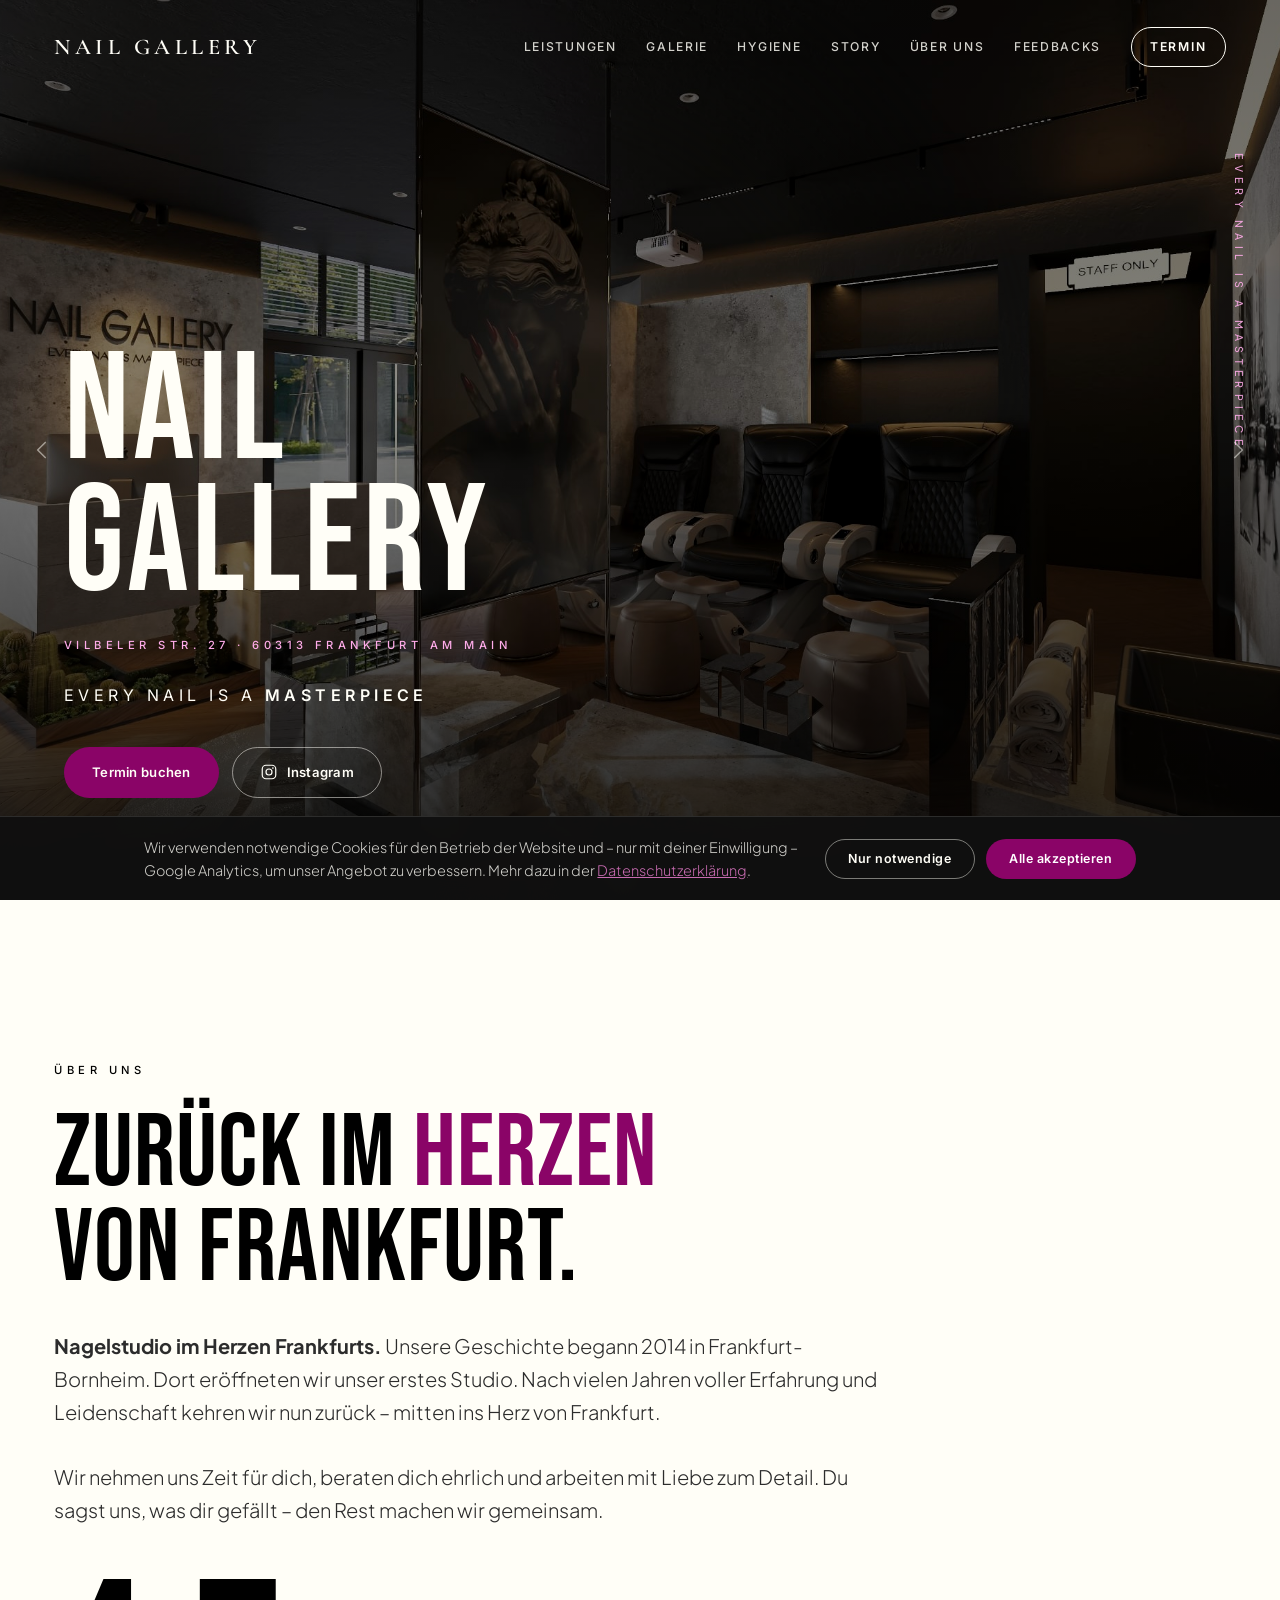
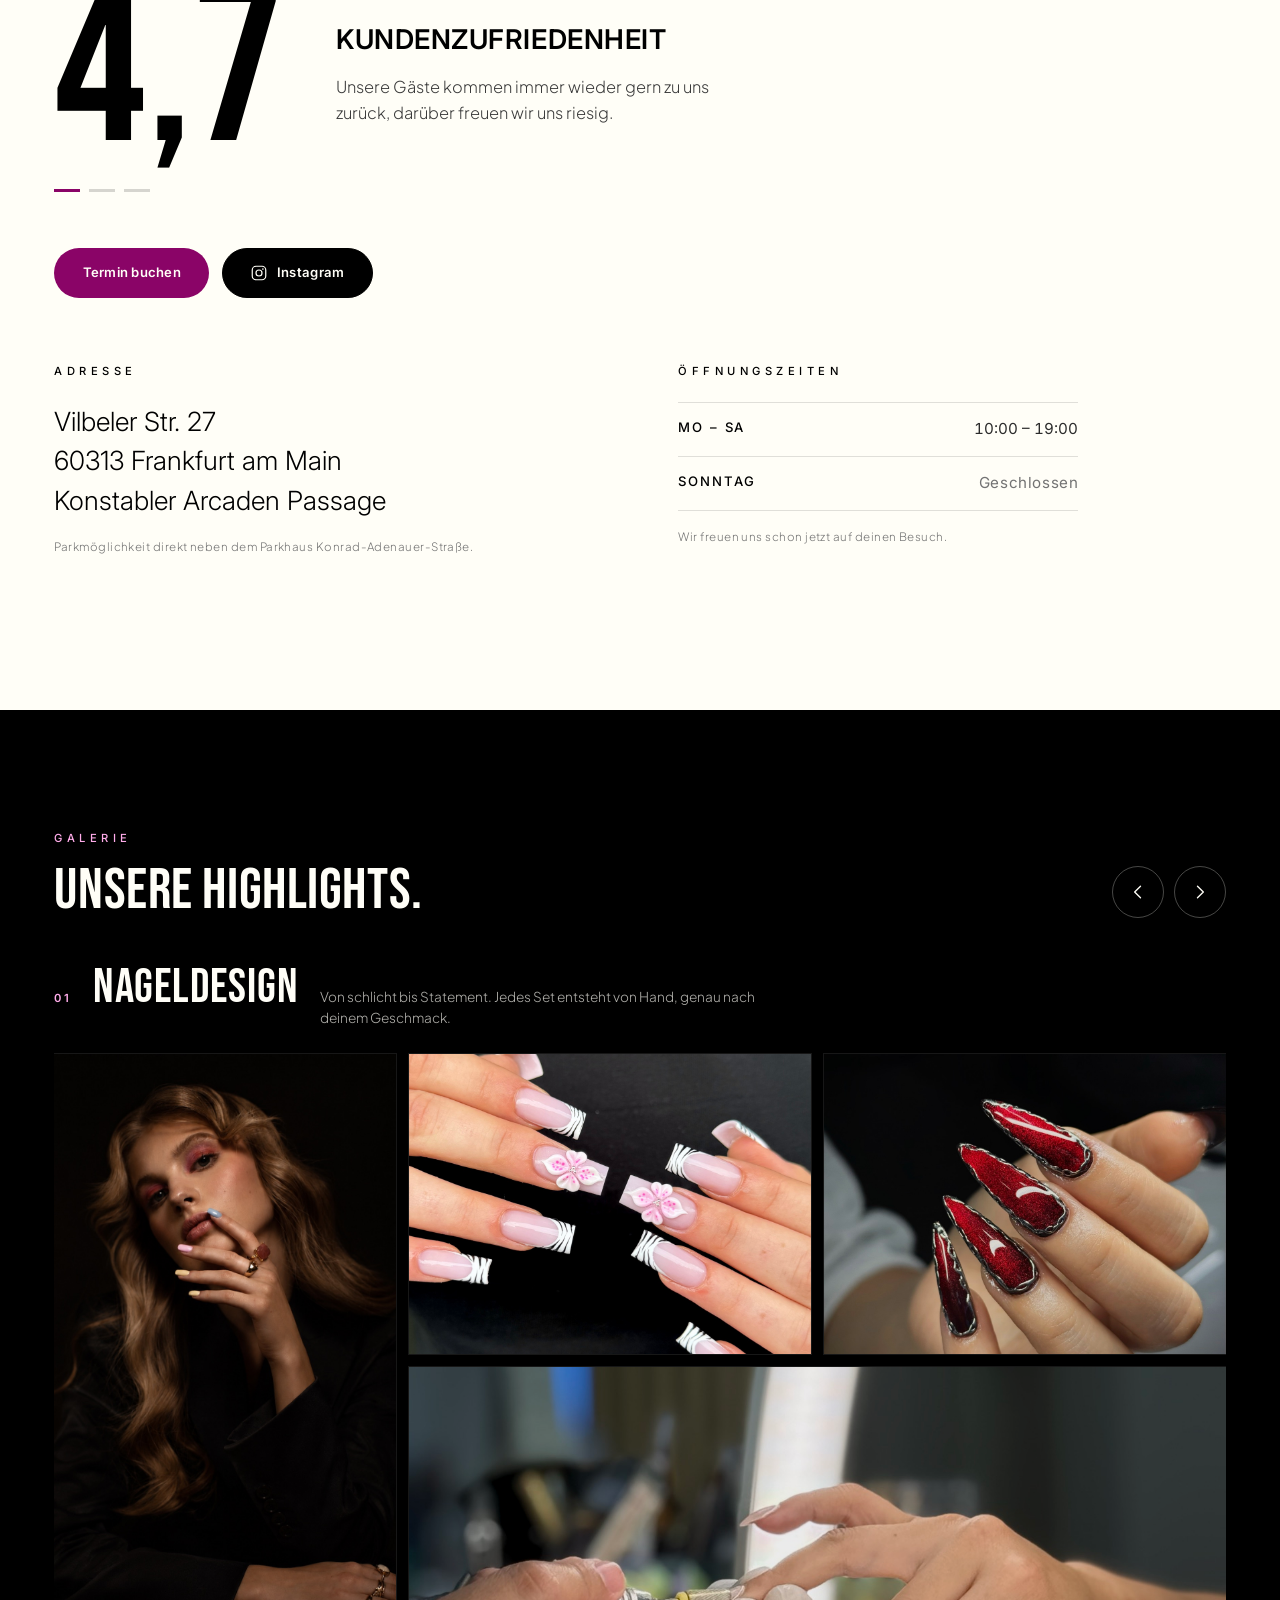
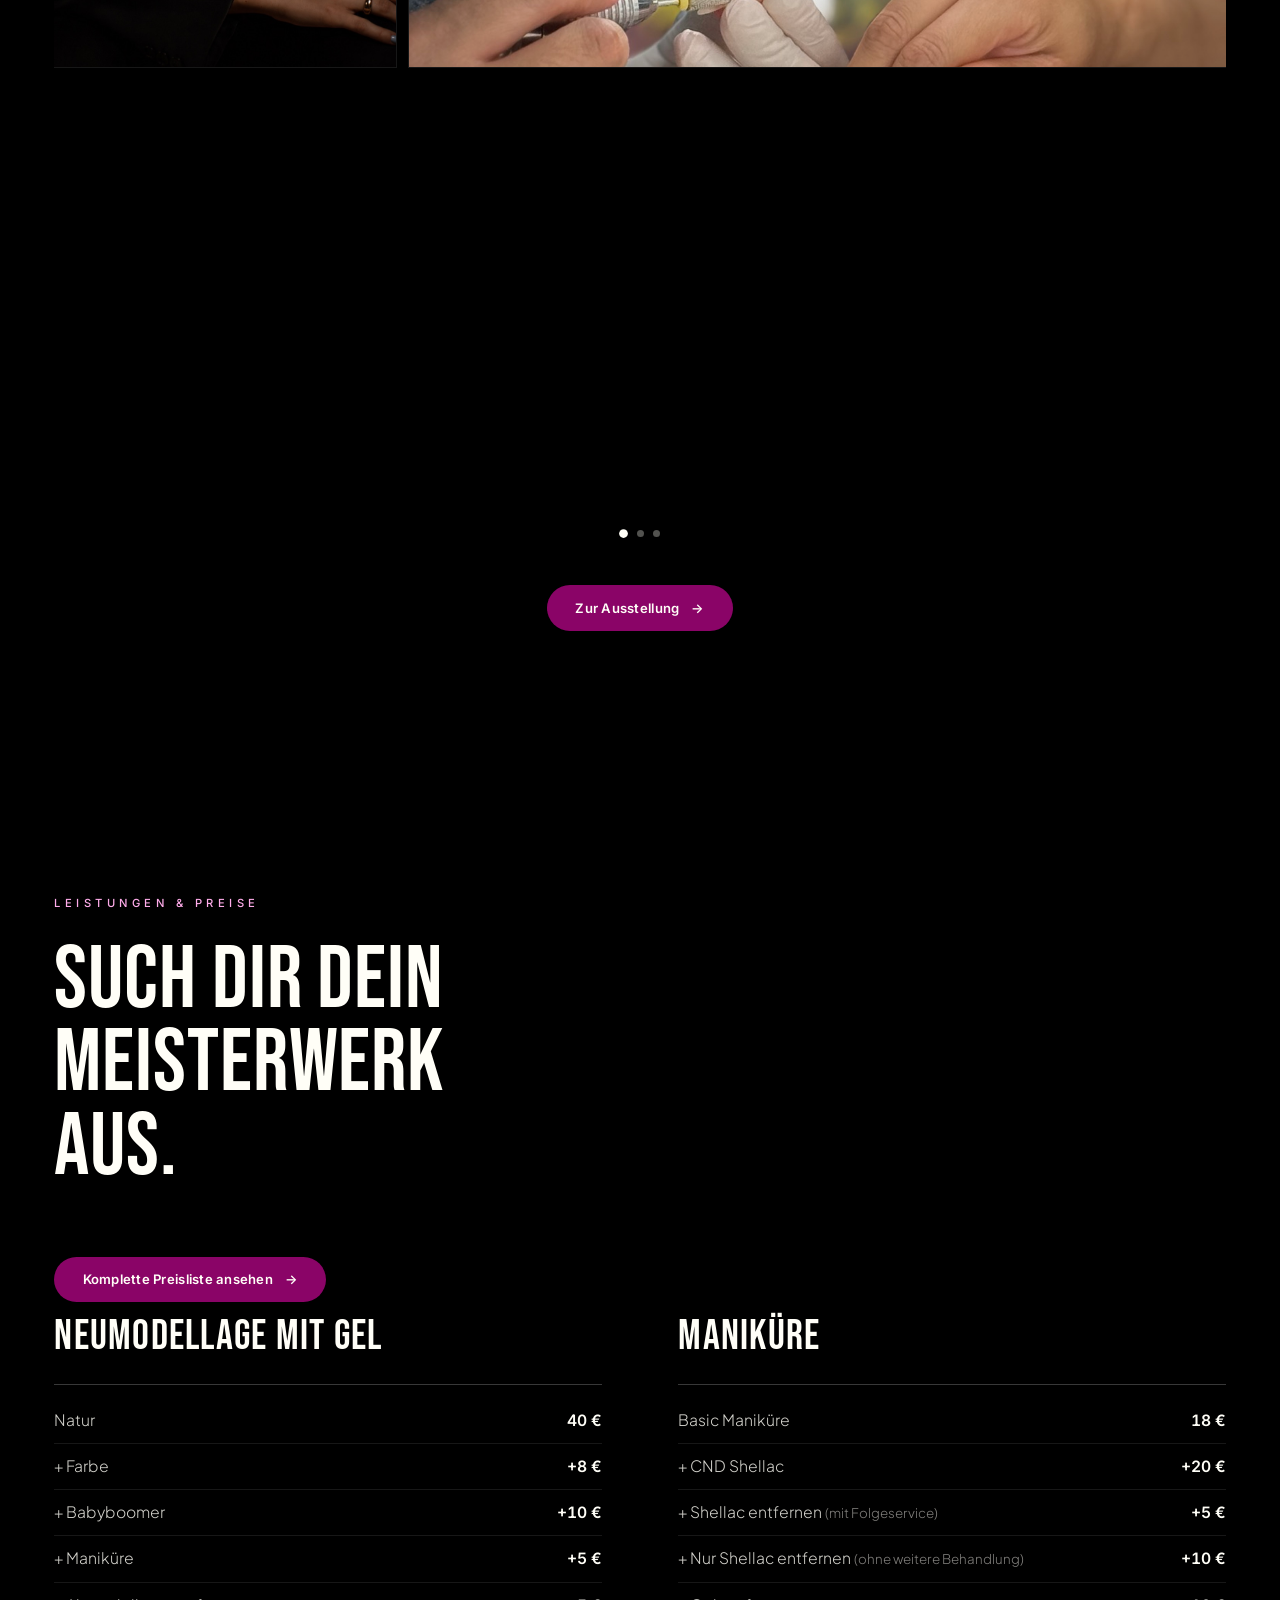
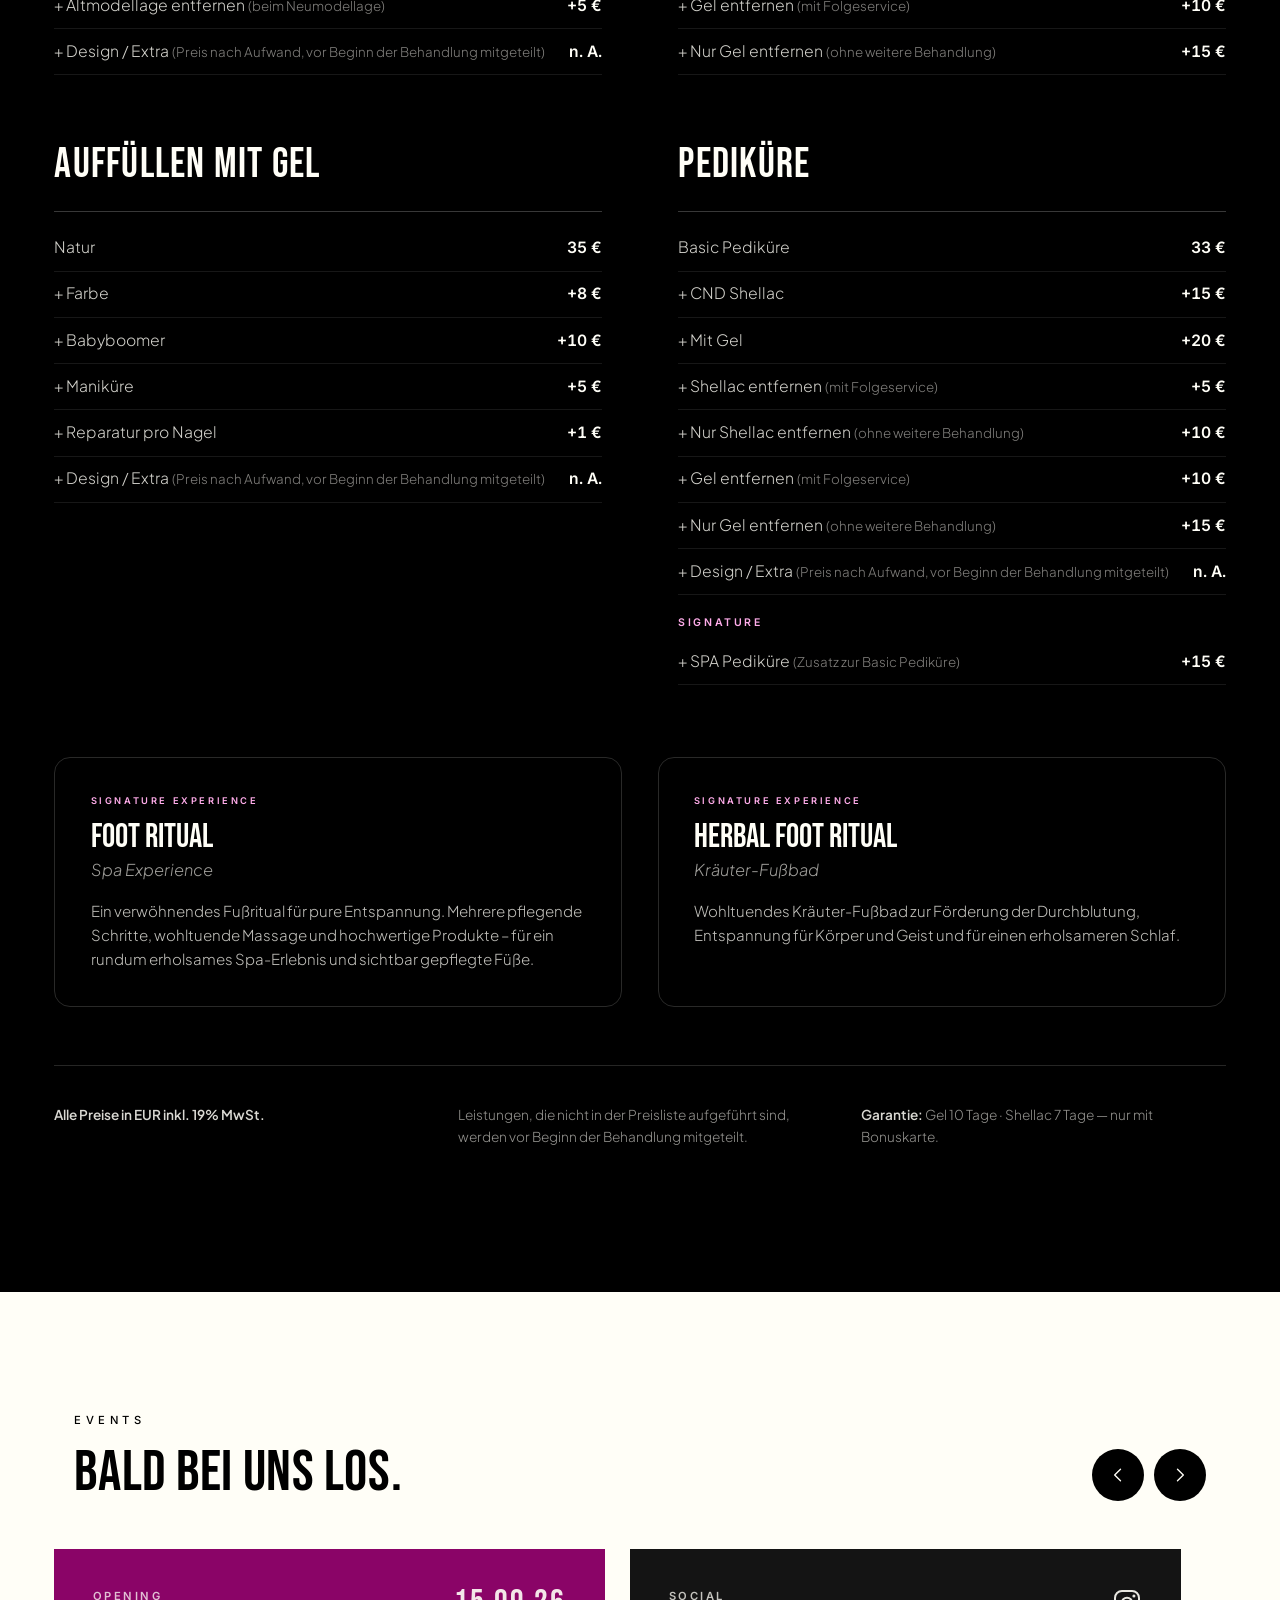
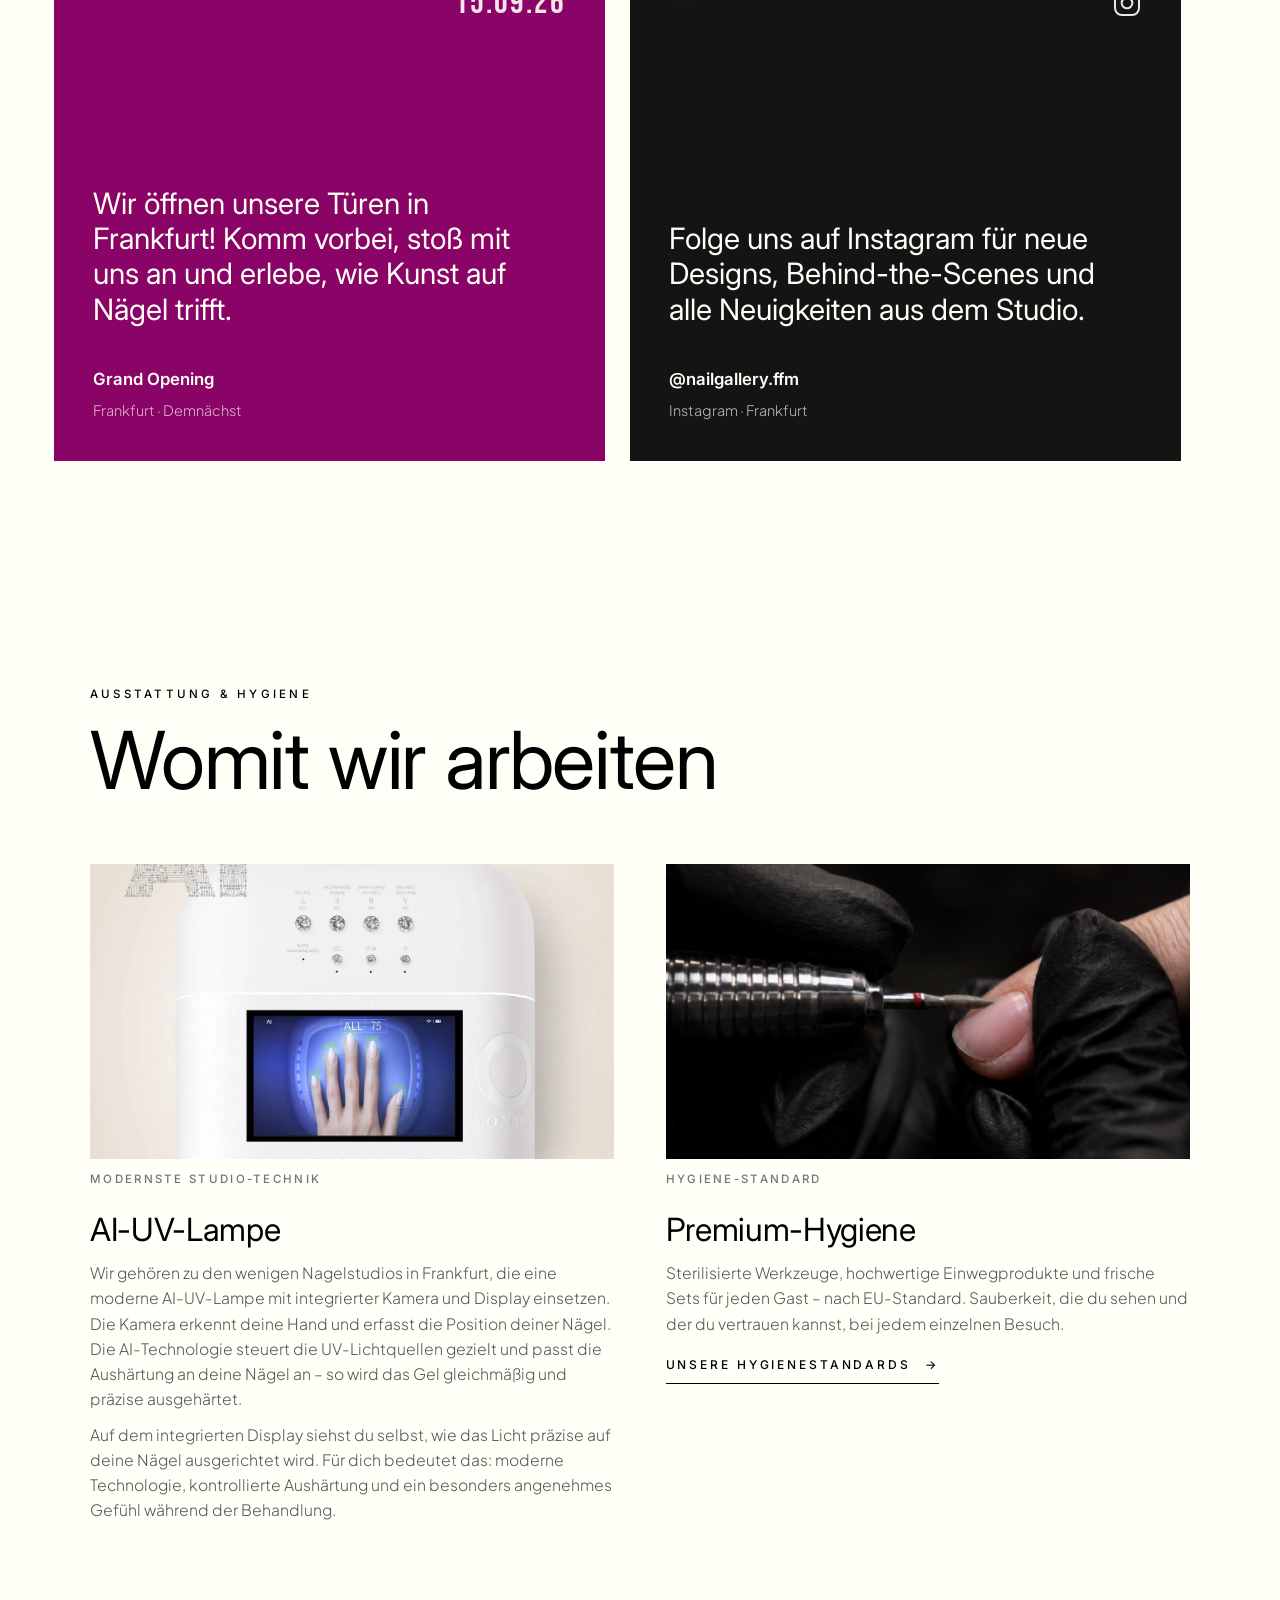
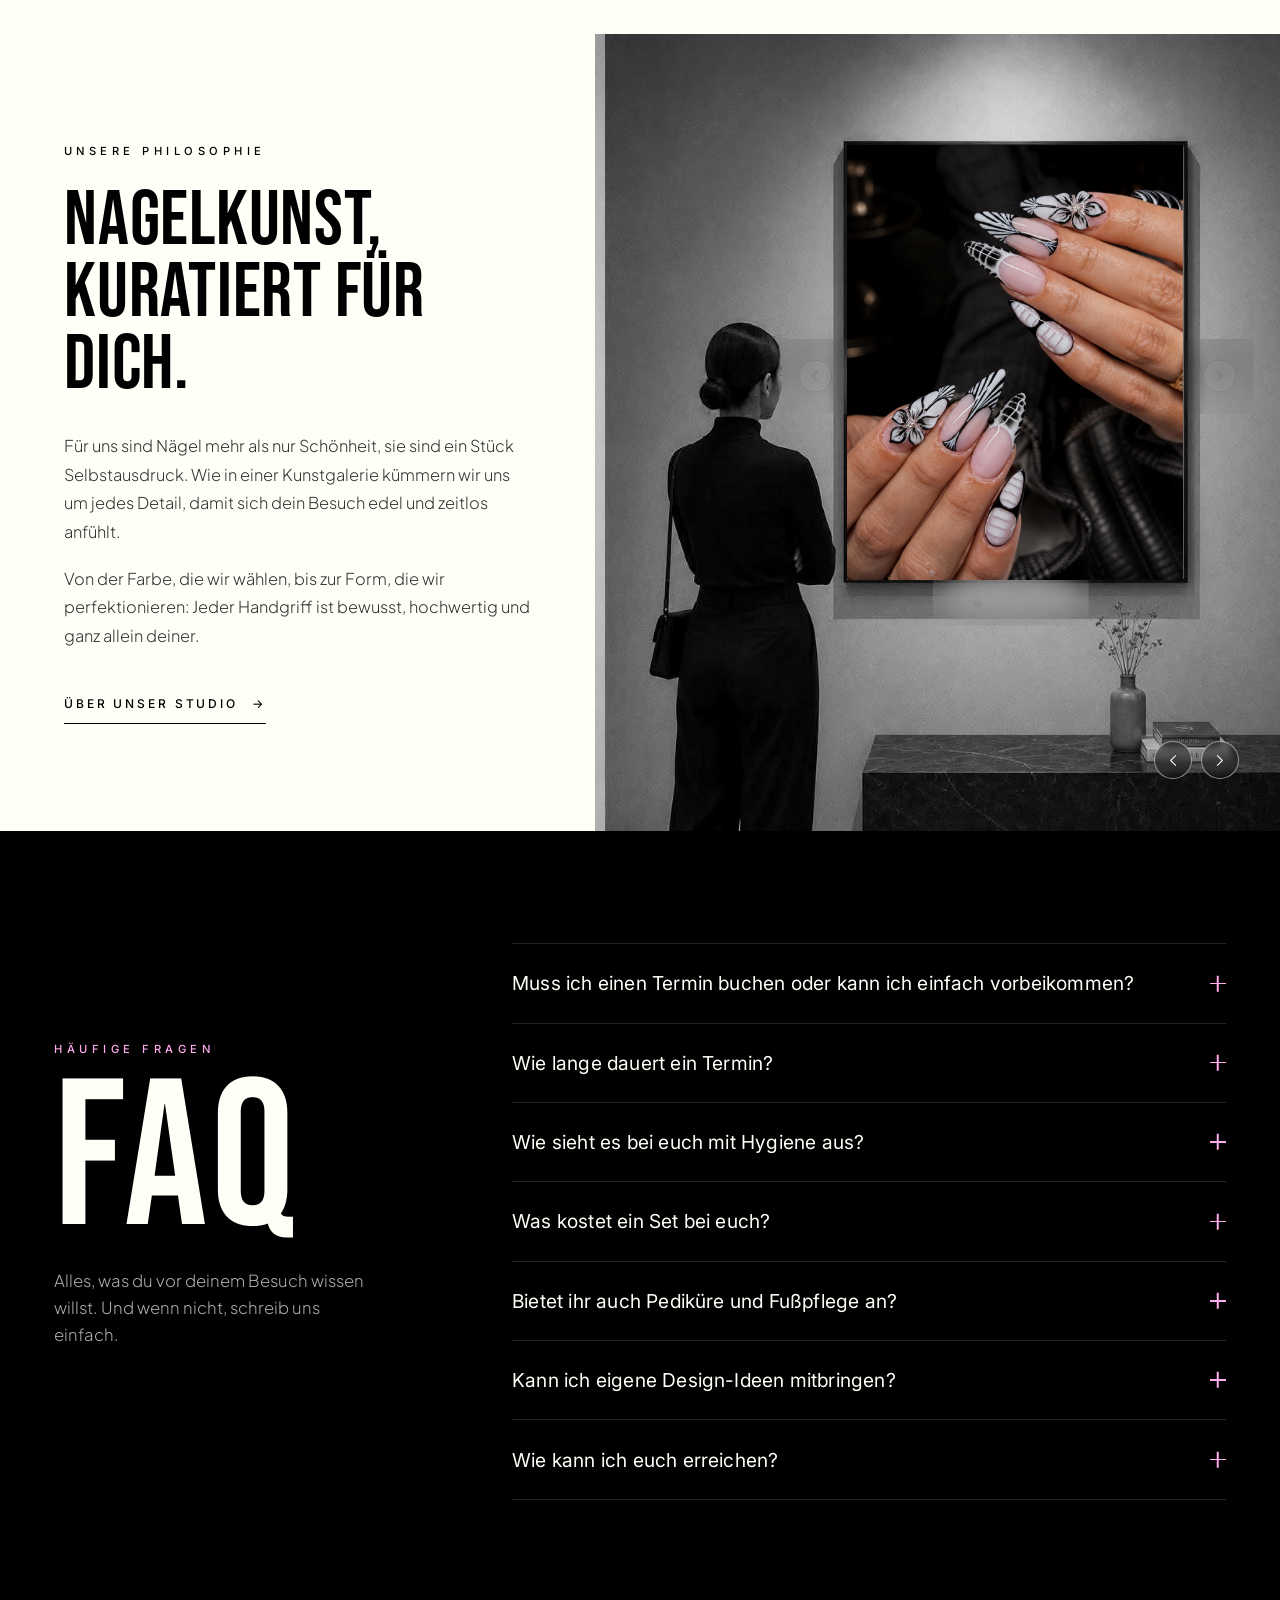
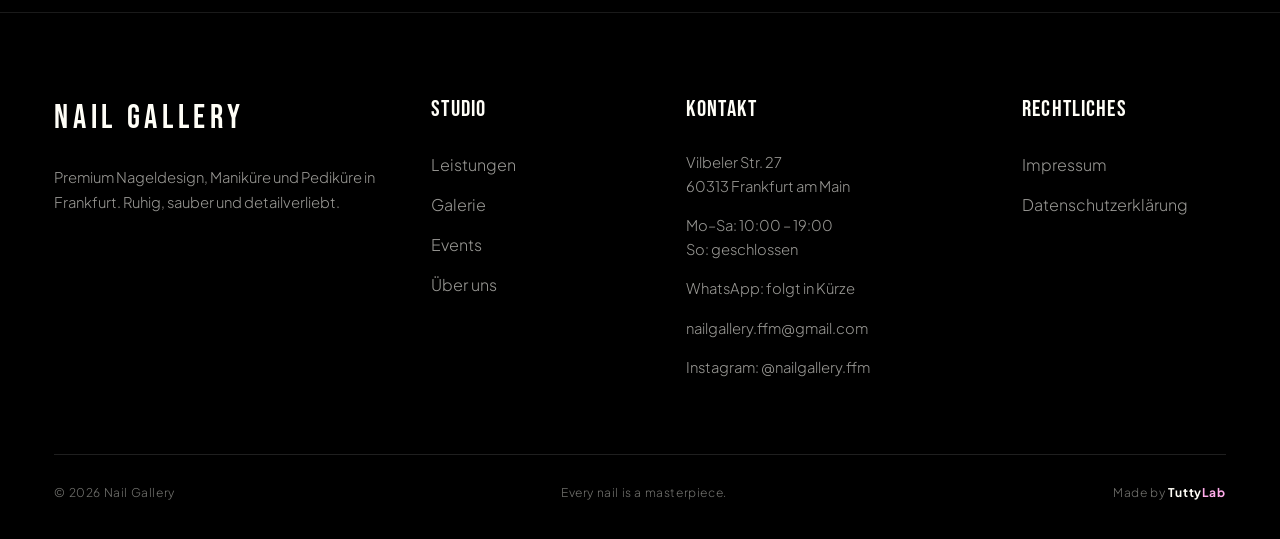
==== commit fe7681a7: "Deepen hero slide 1 black overlay a touch (more even) Raise the mid-stop of the .slide--photo veil (" ====
--- a/index.html
+++ b/index.html
@@ -24,7 +24,7 @@
 <link rel="preconnect" href="https://fonts.googleapis.com">
 <link rel="preconnect" href="https://fonts.gstatic.com" crossorigin>
 <link href="https://fonts.googleapis.com/css2?family=Bebas+Neue&family=Cormorant+Garamond:wght@500;600;700&family=Inter:wght@300;400;500;600&family=Plus+Jakarta+Sans:wght@300;400;500&display=swap" rel="stylesheet">
-<link rel="stylesheet" href="styles.css?v=8">
+<link rel="stylesheet" href="styles.css?v=9">
 <script type="application/ld+json">
 {
   "@context":"https://schema.org",
@@ -48,8 +48,8 @@
   #ng-loader{position:fixed;inset:0;z-index:9999;background:#0d0d0d;display:flex;align-items:center;justify-content:center;
     opacity:1;transition:opacity .8s ease,visibility .8s ease}
   #ng-loader.hide{opacity:0;visibility:hidden}
-  #ng-loader .ngl-photo{position:absolute;inset:0;
-    background:url('assets/loader-statue.jpg') 50% 30%/cover no-repeat;
+  #ng-loader .ngl-photo{position:absolute;inset:0;width:100%;height:100%;display:block;
+    object-fit:cover;object-position:50% 30%;
     filter:grayscale(.12) brightness(.55) contrast(1.05);}
   #ng-loader .ngl-veil{position:absolute;inset:0;
     background:radial-gradient(120% 80% at 50% 42%,rgba(13,13,13,.35) 0%,rgba(13,13,13,.72) 68%,rgba(13,13,13,.94) 100%);}
@@ -70,8 +70,8 @@
 </head>
 <body data-theme="dark">
 
-<div id="ng-loader" role="status" aria-label="Nail Gallery wird geladen">
-  <div class="ngl-photo"></div>
+<div id="ng-loader" role="status" aria-label="Nail Gallery – Nagelstudio an der Konstablerwache Frankfurt wird geladen">
+  <img class="ngl-photo" src="assets/loader-statue.jpg" alt="Klassische Statue mit rot lackierten Nägeln – Nail Gallery, Nagelstudio an der Konstablerwache Frankfurt">
   <div class="ngl-veil"></div>
   <div class="ngl-inner">
     <div class="ngl-logo">Nail&nbsp;Gallery</div>
--- a/styles.css
+++ b/styles.css
@@ -83,13 +83,13 @@
   -webkit-mask-image:radial-gradient(42% 55% at 39% 44%, #000 55%, rgba(0,0,0,0) 100%);
           mask-image:radial-gradient(42% 55% at 39% 44%, #000 55%, rgba(0,0,0,0) 100%);}
 .slide--photo::after{content:"";position:absolute;inset:0;z-index:2;pointer-events:none;
-  background:linear-gradient(180deg,rgba(0,0,0,.5) 0%,rgba(0,0,0,.34) 42%,rgba(0,0,0,.82) 100%);}
+  background:linear-gradient(180deg,rgba(0,0,0,.55) 0%,rgba(0,0,0,.44) 45%,rgba(0,0,0,.85) 100%);}
 @media(max-width:700px){
   .hero-bg{background-position:50% 44%;filter:contrast(1.03) brightness(.98) saturate(1.1);}
   .hero-color{background-position:50% 44%;
     -webkit-mask-image:radial-gradient(70% 46% at 50% 40%, #000 60%, rgba(0,0,0,0) 100%);
             mask-image:radial-gradient(70% 46% at 50% 40%, #000 60%, rgba(0,0,0,0) 100%);}
-  .slide--photo::after{background:linear-gradient(180deg,rgba(0,0,0,.48) 0%,rgba(0,0,0,.32) 40%,rgba(0,0,0,.86) 100%);}
+  .slide--photo::after{background:linear-gradient(180deg,rgba(0,0,0,.52) 0%,rgba(0,0,0,.42) 42%,rgba(0,0,0,.88) 100%);}
 }
 .side-label{position:absolute;right:clamp(1rem,4vw,2.6rem);top:50%;z-index:3;
   transform:translateY(-50%) rotate(90deg);transform-origin:right center;
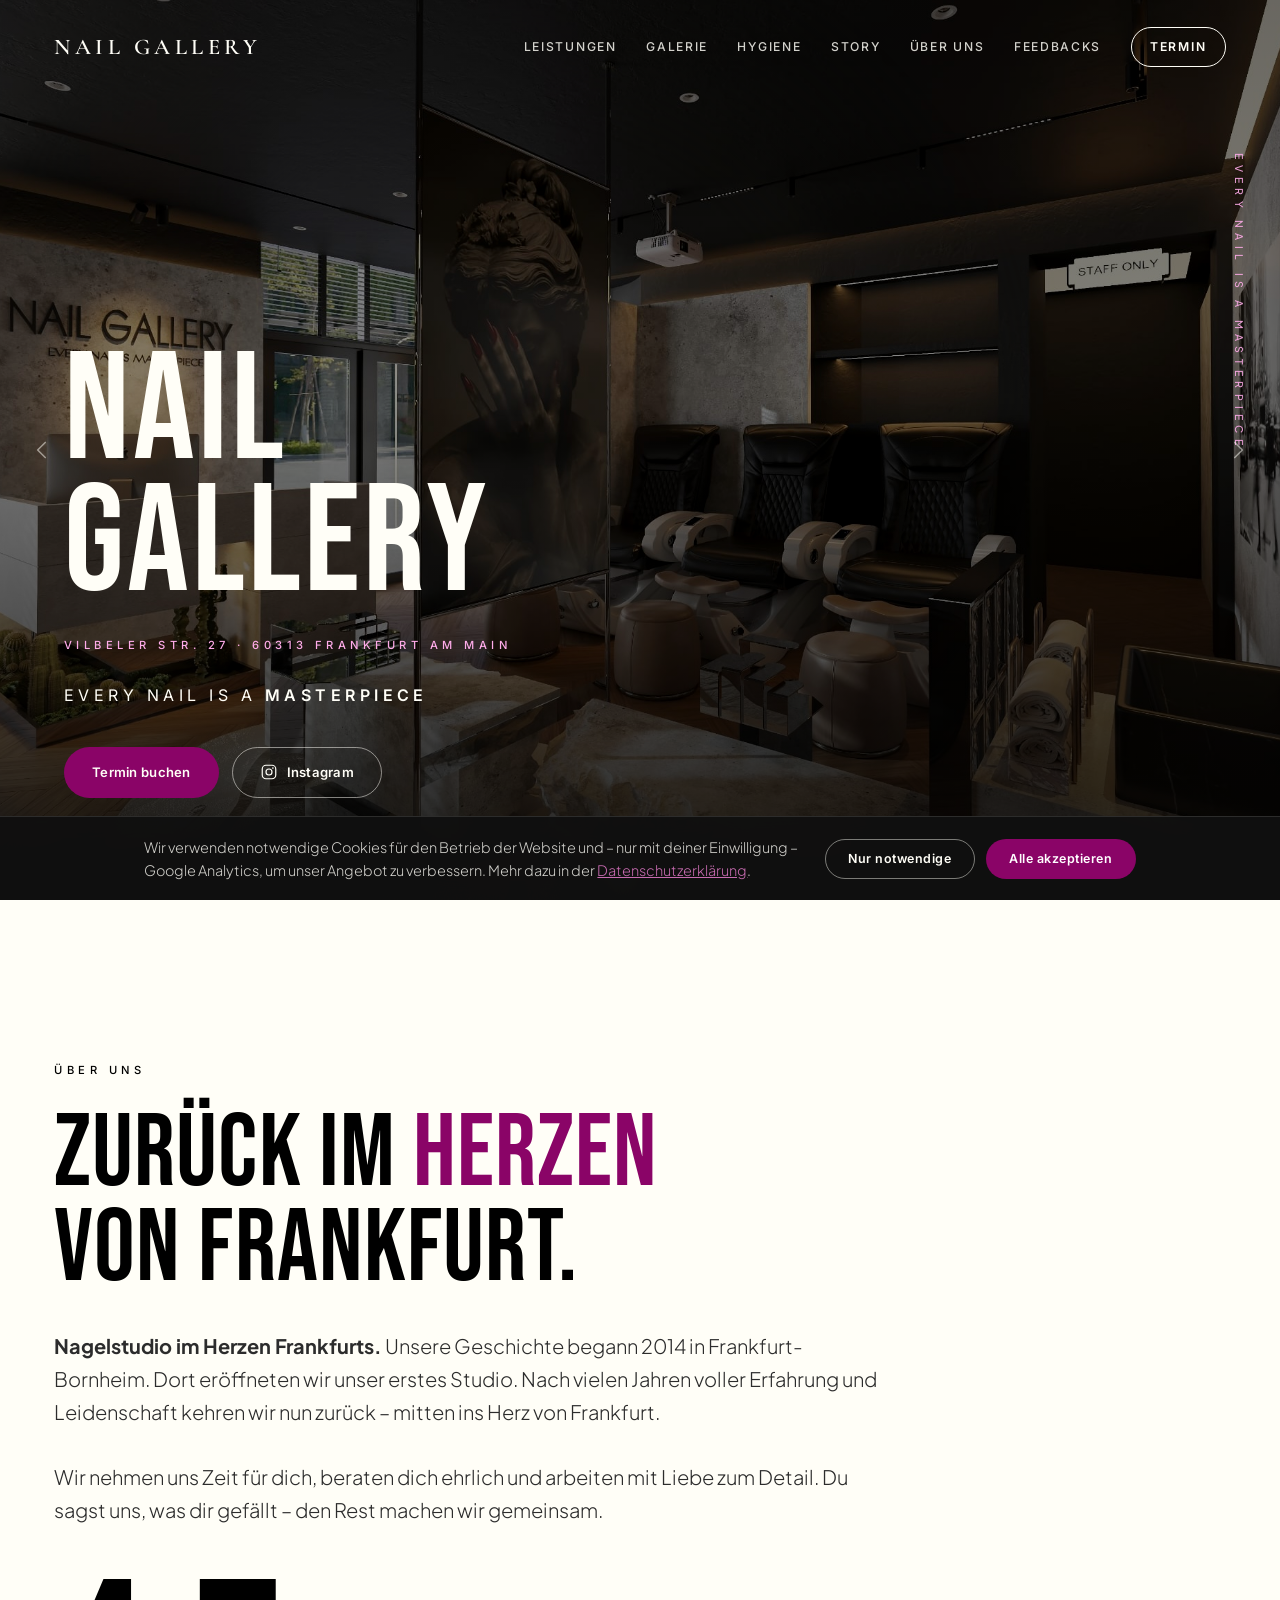
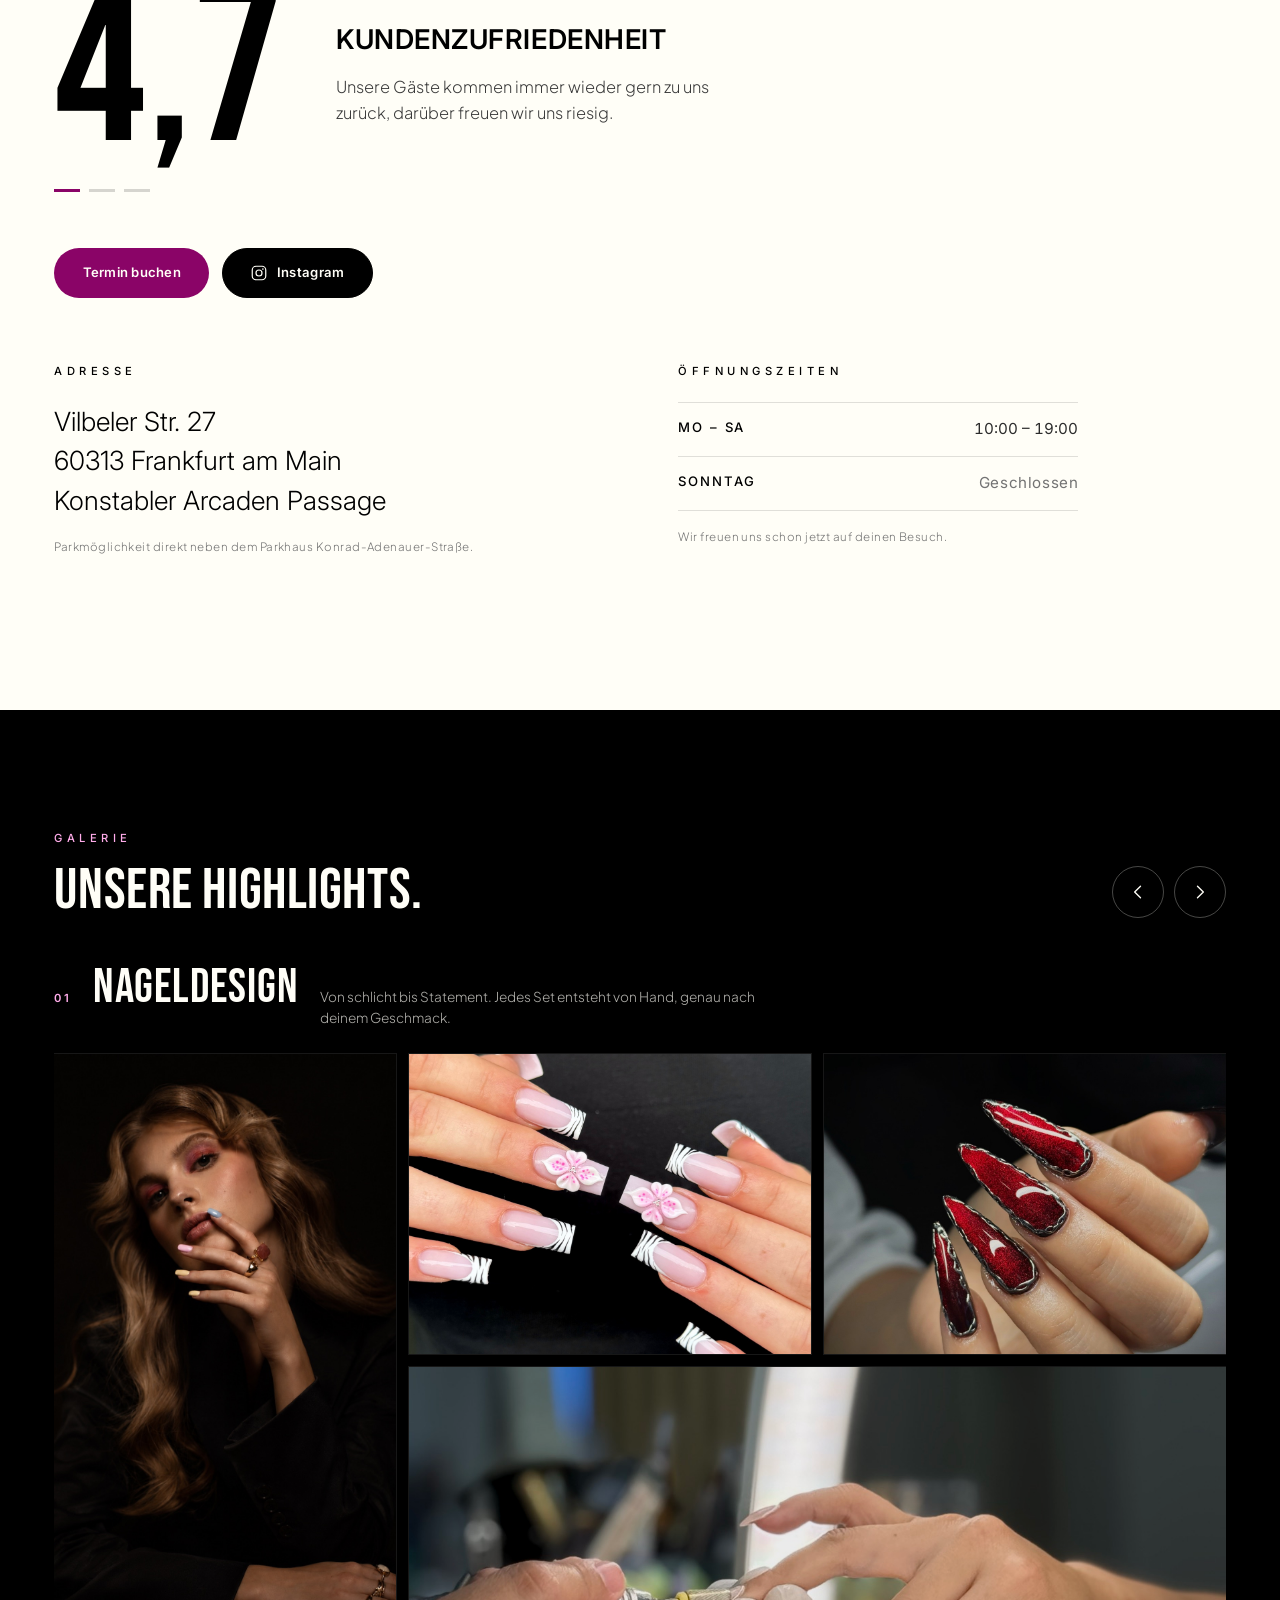
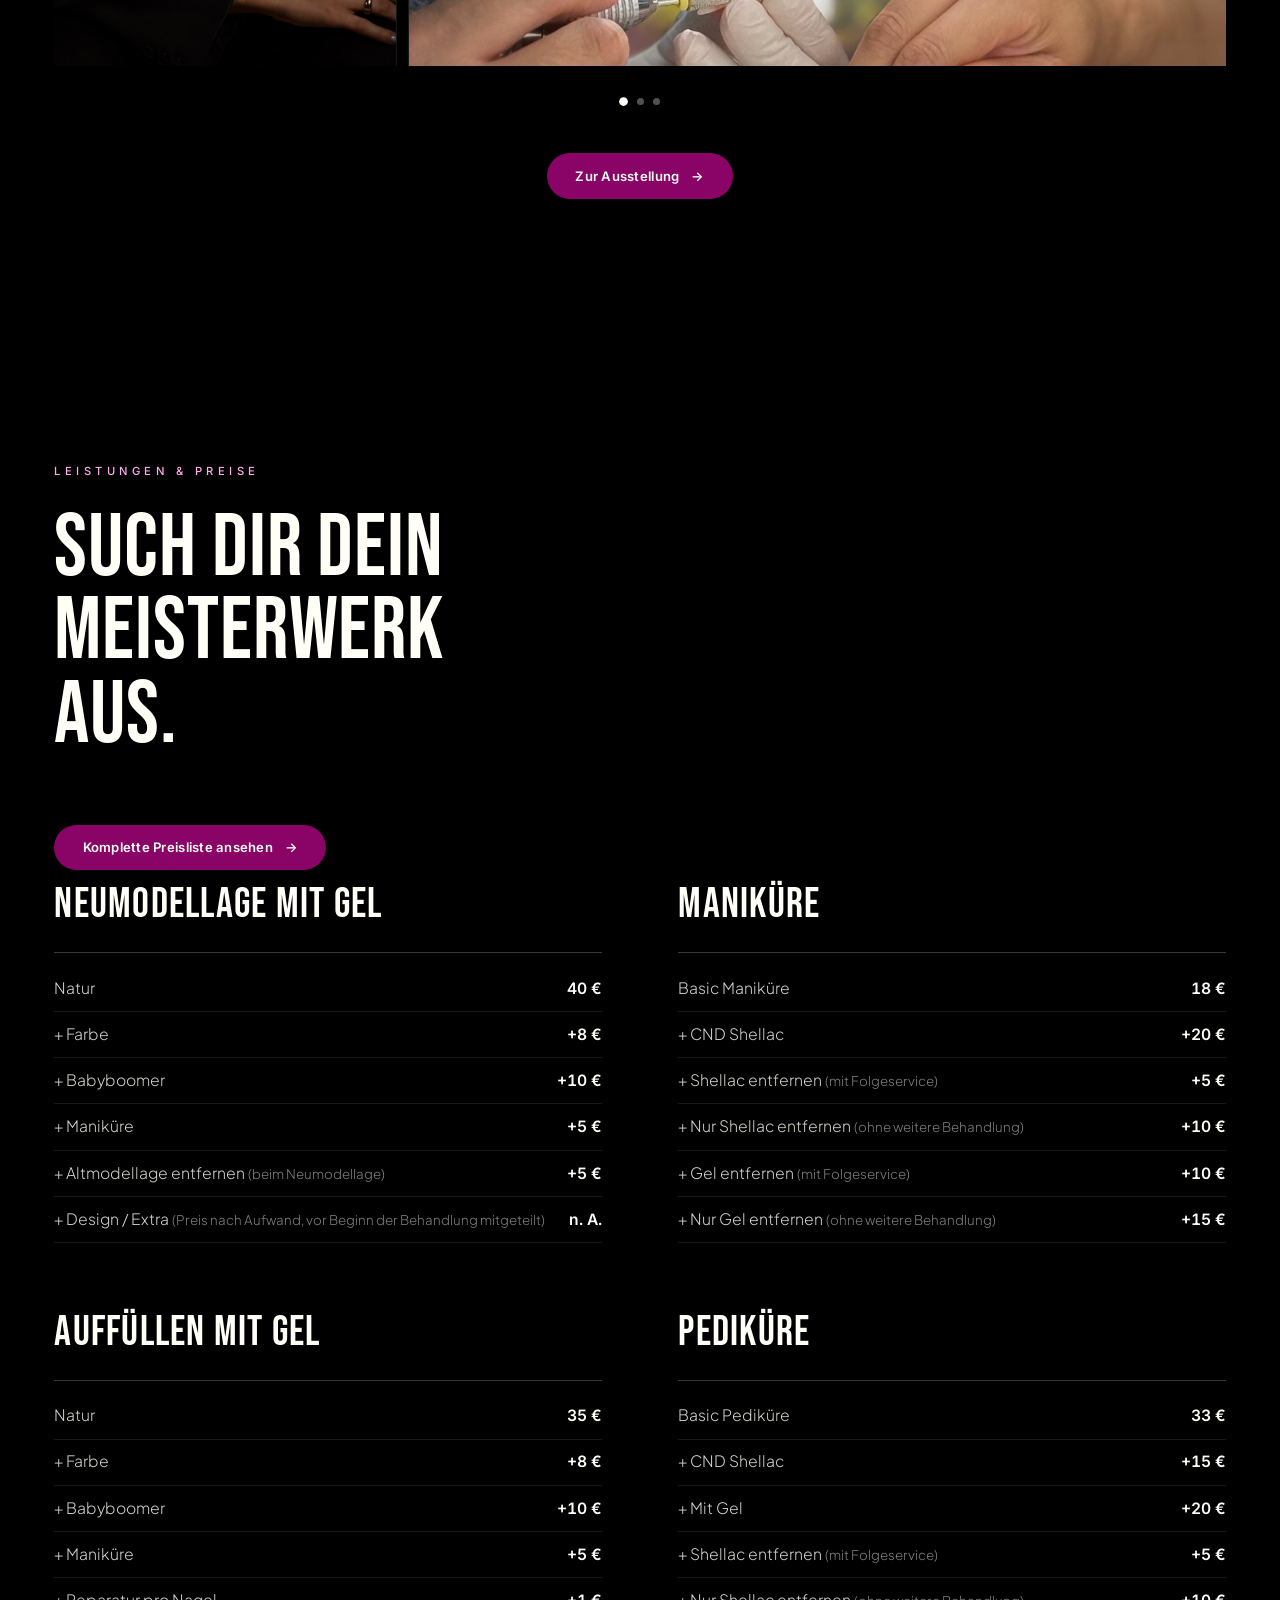
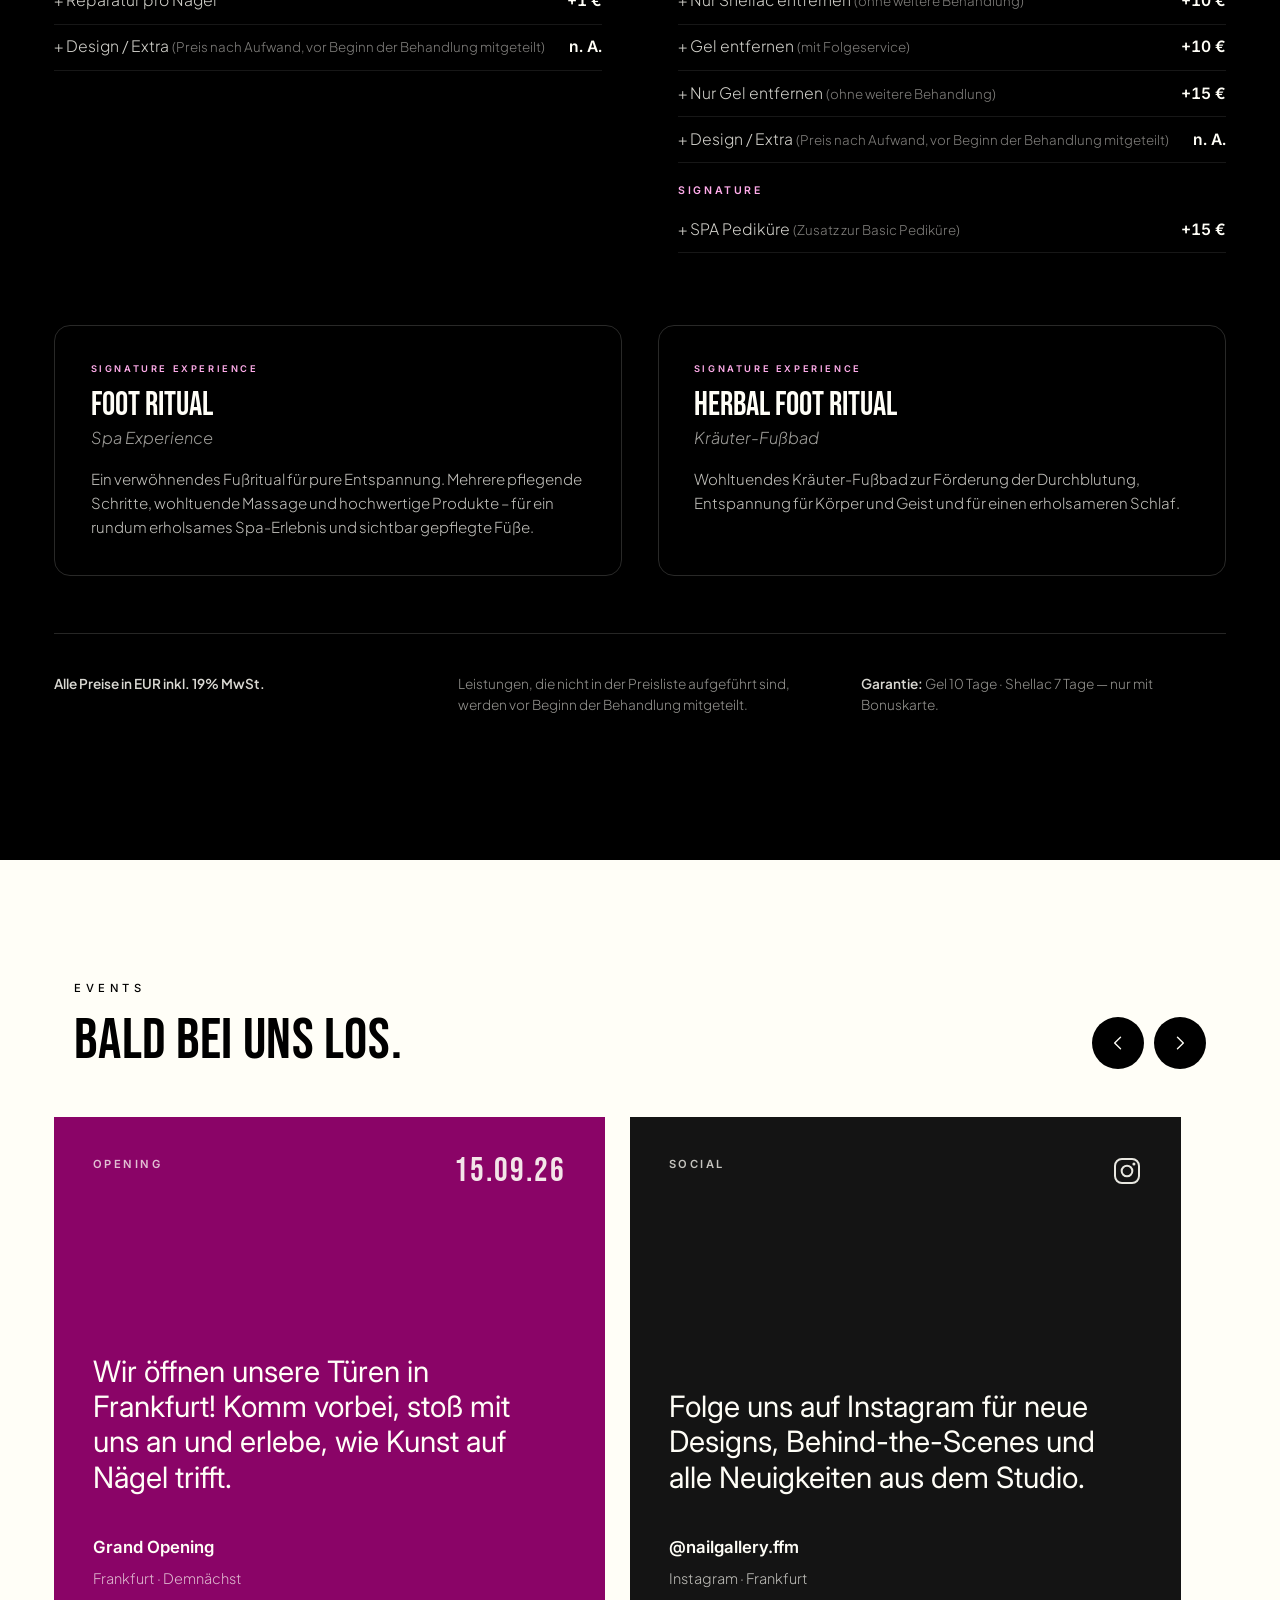
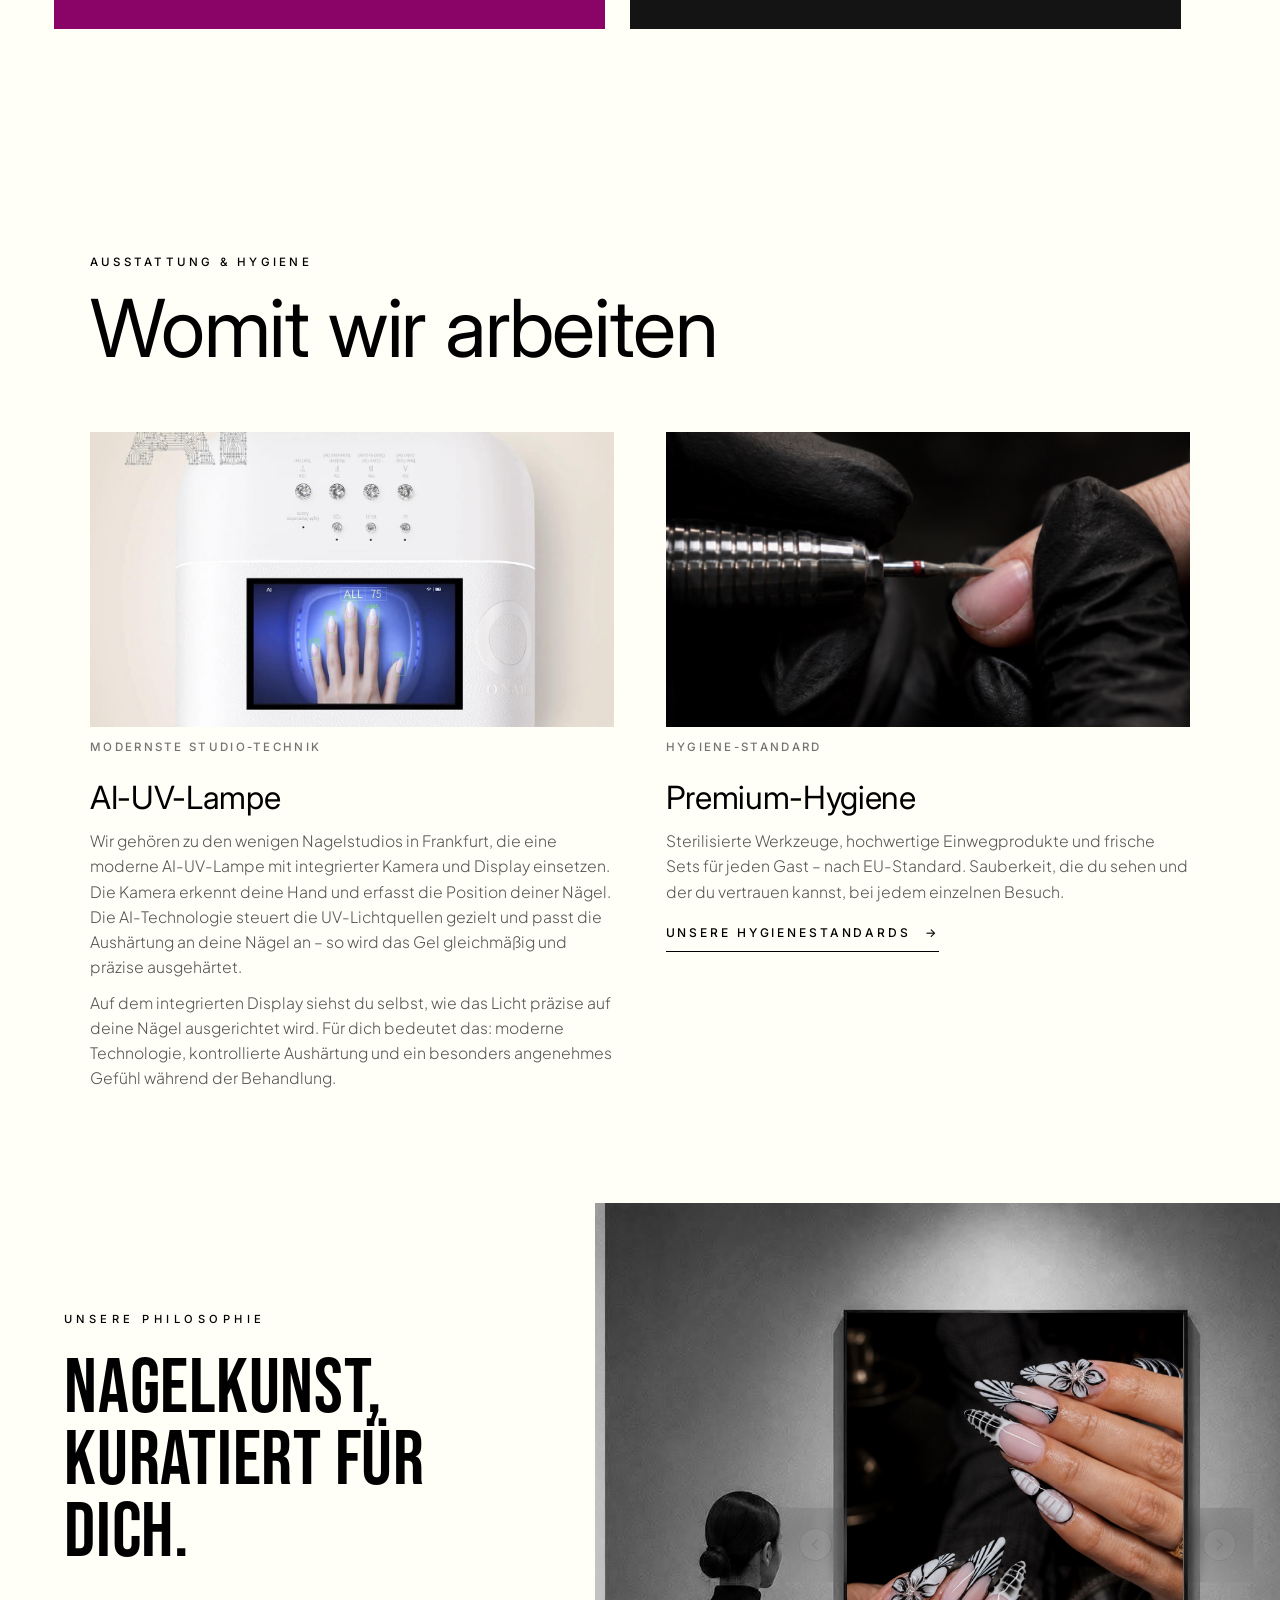
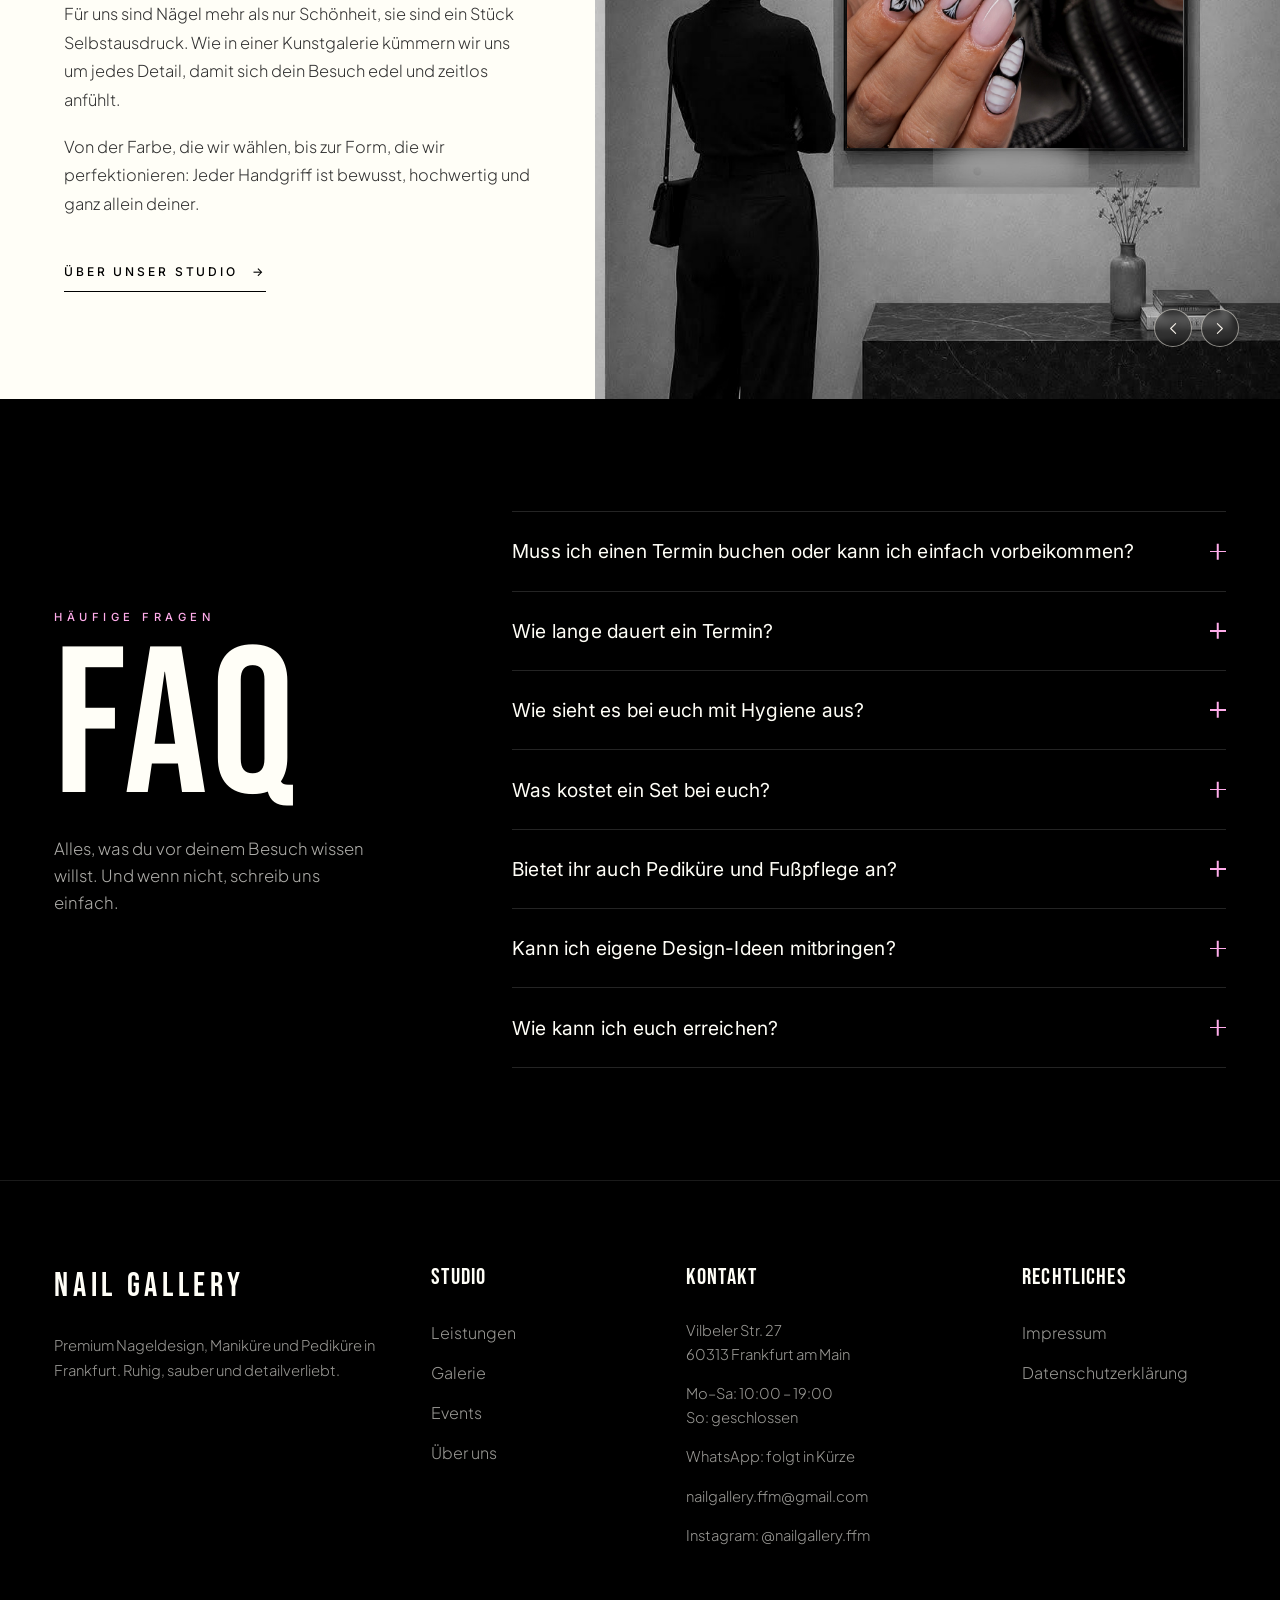
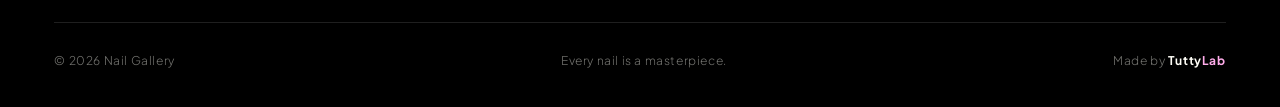
==== commit 5b907cda: "Highlights carousel: fit track height to active slide (no black gap) The flex track stretched every " ====
--- a/index.html
+++ b/index.html
@@ -24,7 +24,7 @@
 <link rel="preconnect" href="https://fonts.googleapis.com">
 <link rel="preconnect" href="https://fonts.gstatic.com" crossorigin>
 <link href="https://fonts.googleapis.com/css2?family=Bebas+Neue&family=Cormorant+Garamond:wght@500;600;700&family=Inter:wght@300;400;500;600&family=Plus+Jakarta+Sans:wght@300;400;500&display=swap" rel="stylesheet">
-<link rel="stylesheet" href="styles.css?v=9">
+<link rel="stylesheet" href="styles.css?v=10">
 <script type="application/ld+json">
 {
   "@context":"https://schema.org",
@@ -620,18 +620,24 @@
     const track=document.getElementById('galleryTrack'); if(!track) return;
     const cards=[...track.querySelectorAll('.highlight-slide')];
     function amt(){const gap=parseFloat(getComputedStyle(track).gap)||16;return cards[0].getBoundingClientRect().width+gap;}
+    function activeIdx(){return Math.min(cards.length-1,Math.max(0,Math.round(track.scrollLeft/amt())));}
+    // Track nur so hoch wie das aktuell sichtbare Slide -> kein schwarzer Leerraum.
+    function setH(){const c=cards[activeIdx()]; if(c) track.style.height=c.offsetHeight+'px';}
     const nx=document.querySelector('.gal-next'), pv=document.querySelector('.gal-prev');
     if(nx)nx.addEventListener('click',()=>track.scrollBy({left:amt(),behavior:'smooth'}));
     if(pv)pv.addEventListener('click',()=>track.scrollBy({left:-amt(),behavior:'smooth'}));
     const dotsWrap=document.getElementById('galleryDots');
+    let dots=[];
     if(dotsWrap){
       cards.forEach((c,i)=>{const b=document.createElement('button');b.className='gal-dot';b.setAttribute('aria-label','Highlight '+(i+1));b.addEventListener('click',()=>track.scrollTo({left:amt()*i,behavior:'smooth'}));dotsWrap.appendChild(b);});
-      const dots=[...dotsWrap.children];
-      function sync(){const idx=Math.min(cards.length-1,Math.round(track.scrollLeft/amt()));dots.forEach((d,i)=>d.classList.toggle('is-active',i===idx));}
-      let t;track.addEventListener('scroll',()=>{clearTimeout(t);t=setTimeout(sync,60);});
-      window.addEventListener('resize',sync);
-      sync();
+      dots=[...dotsWrap.children];
     }
+    function sync(){const idx=activeIdx();dots.forEach((d,i)=>d.classList.toggle('is-active',i===idx));setH();}
+    let t;track.addEventListener('scroll',()=>{clearTimeout(t);t=setTimeout(sync,60);});
+    window.addEventListener('resize',()=>{clearTimeout(t);t=setTimeout(sync,60);});
+    window.addEventListener('load',setH);
+    if(document.fonts&&document.fonts.ready)document.fonts.ready.then(setH);
+    sync();
   })();
 
   /* ---- framed nail-art carousel in the Philosophie section ---- */
--- a/styles.css
+++ b/styles.css
@@ -383,8 +383,9 @@
 .gal-arrows svg{width:20px;height:20px}
 @media(max-width:720px){.gal-arrows button{width:44px;height:44px}.gal-arrows svg{width:17px;height:17px}}
 /* each slide = one service: a header + a 3–4 image grid */
-.gallery-track{display:flex;gap:clamp(1rem,3vw,2rem);overflow-x:auto;scroll-snap-type:x mandatory;
-  scrollbar-width:none;-webkit-overflow-scrolling:touch;padding-bottom:.3rem}
+.gallery-track{display:flex;gap:clamp(1rem,3vw,2rem);overflow-x:auto;overflow-y:hidden;scroll-snap-type:x mandatory;
+  align-items:flex-start;scrollbar-width:none;-webkit-overflow-scrolling:touch;padding-bottom:.3rem;
+  transition:height .4s cubic-bezier(.16,.8,.24,1)}
 .gallery-track::-webkit-scrollbar{display:none}
 .highlight-slide{flex:0 0 100%;min-width:0;scroll-snap-align:start}
 .hl-head{display:flex;align-items:baseline;gap:clamp(.7rem,2vw,1.3rem);flex-wrap:wrap;
